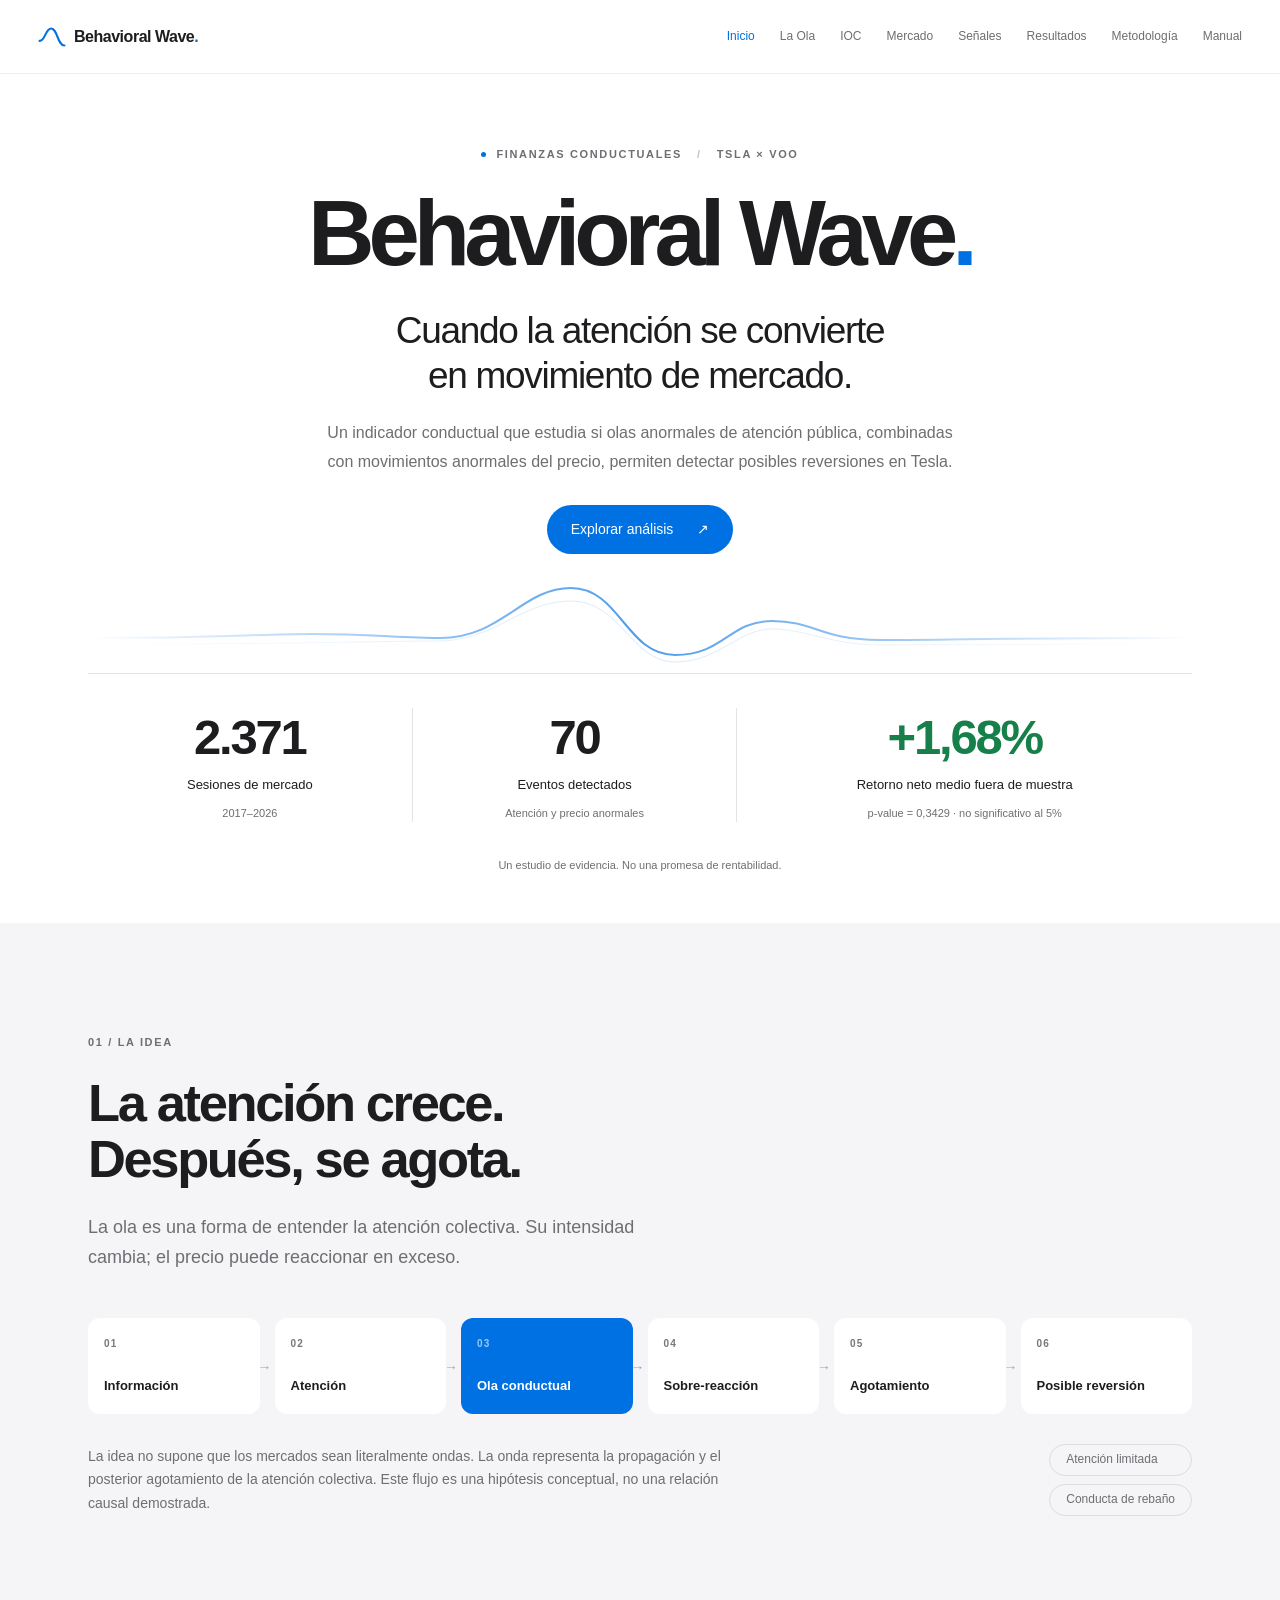
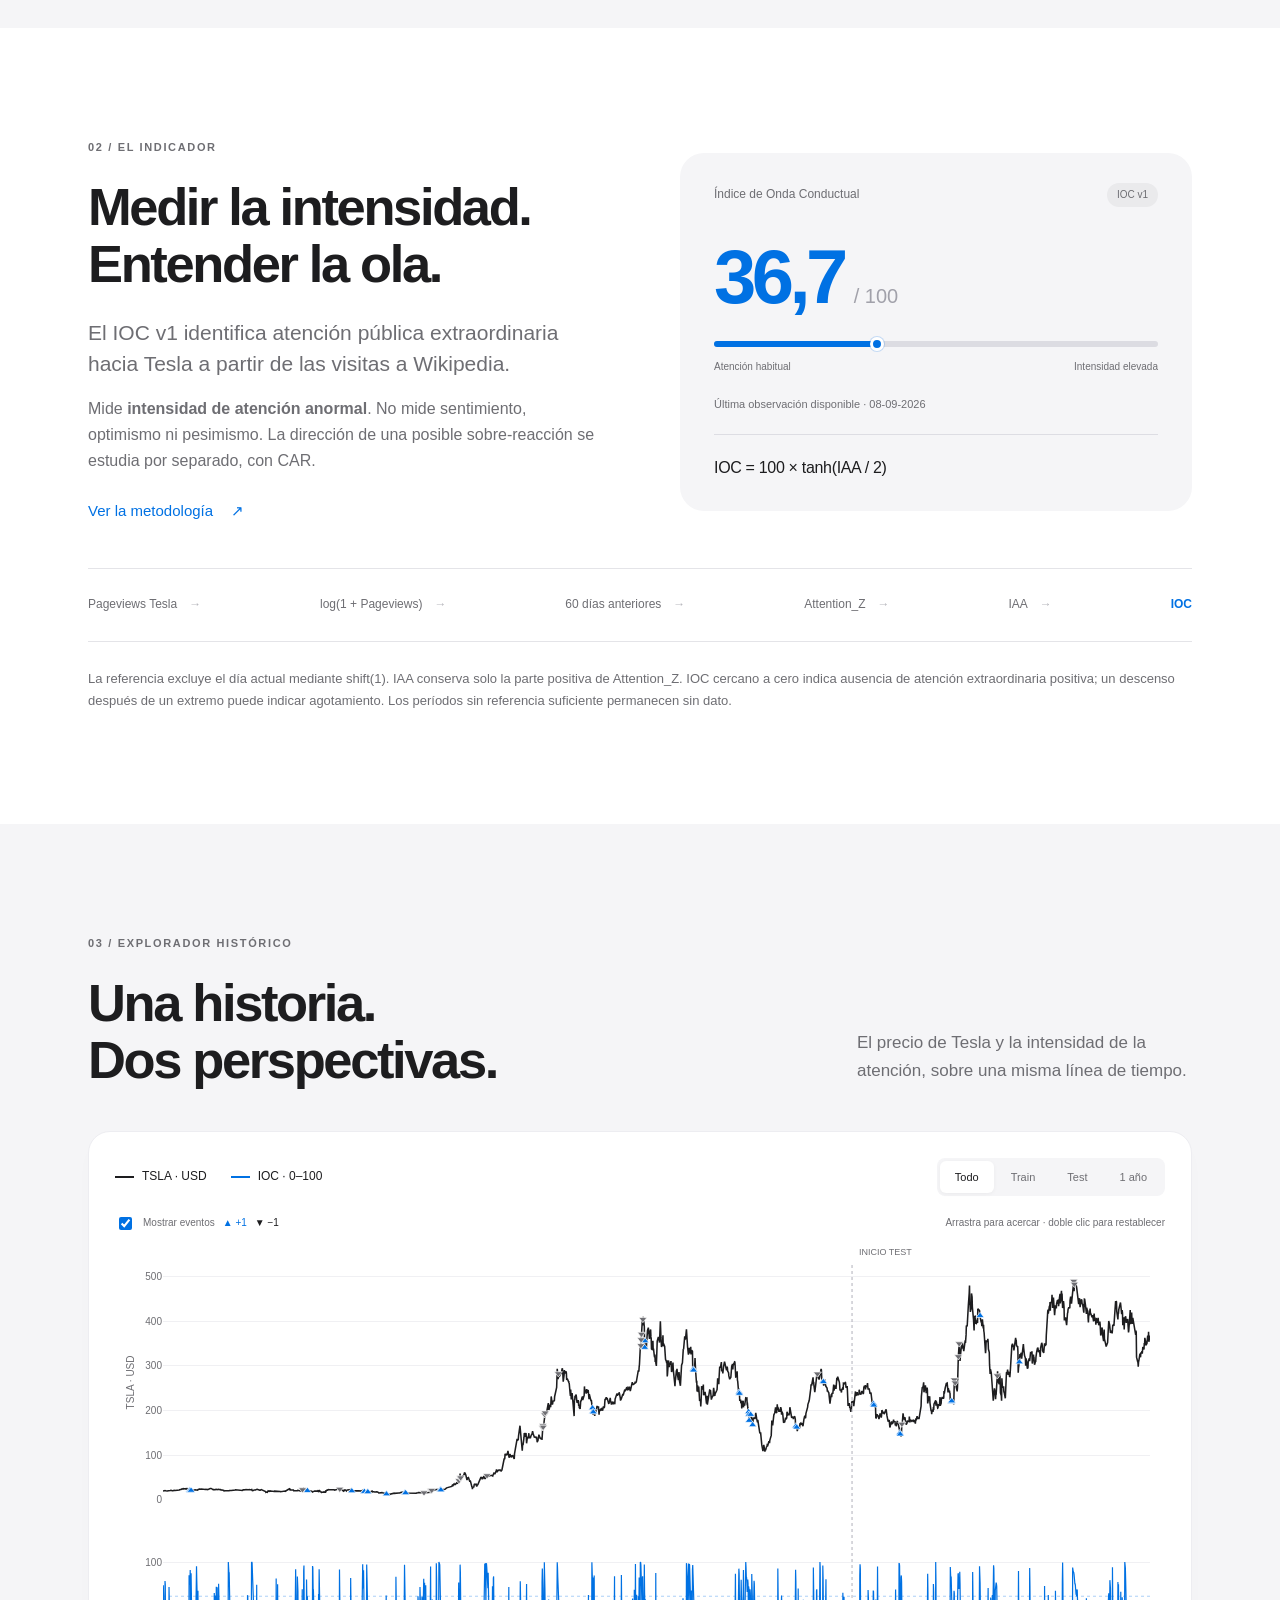
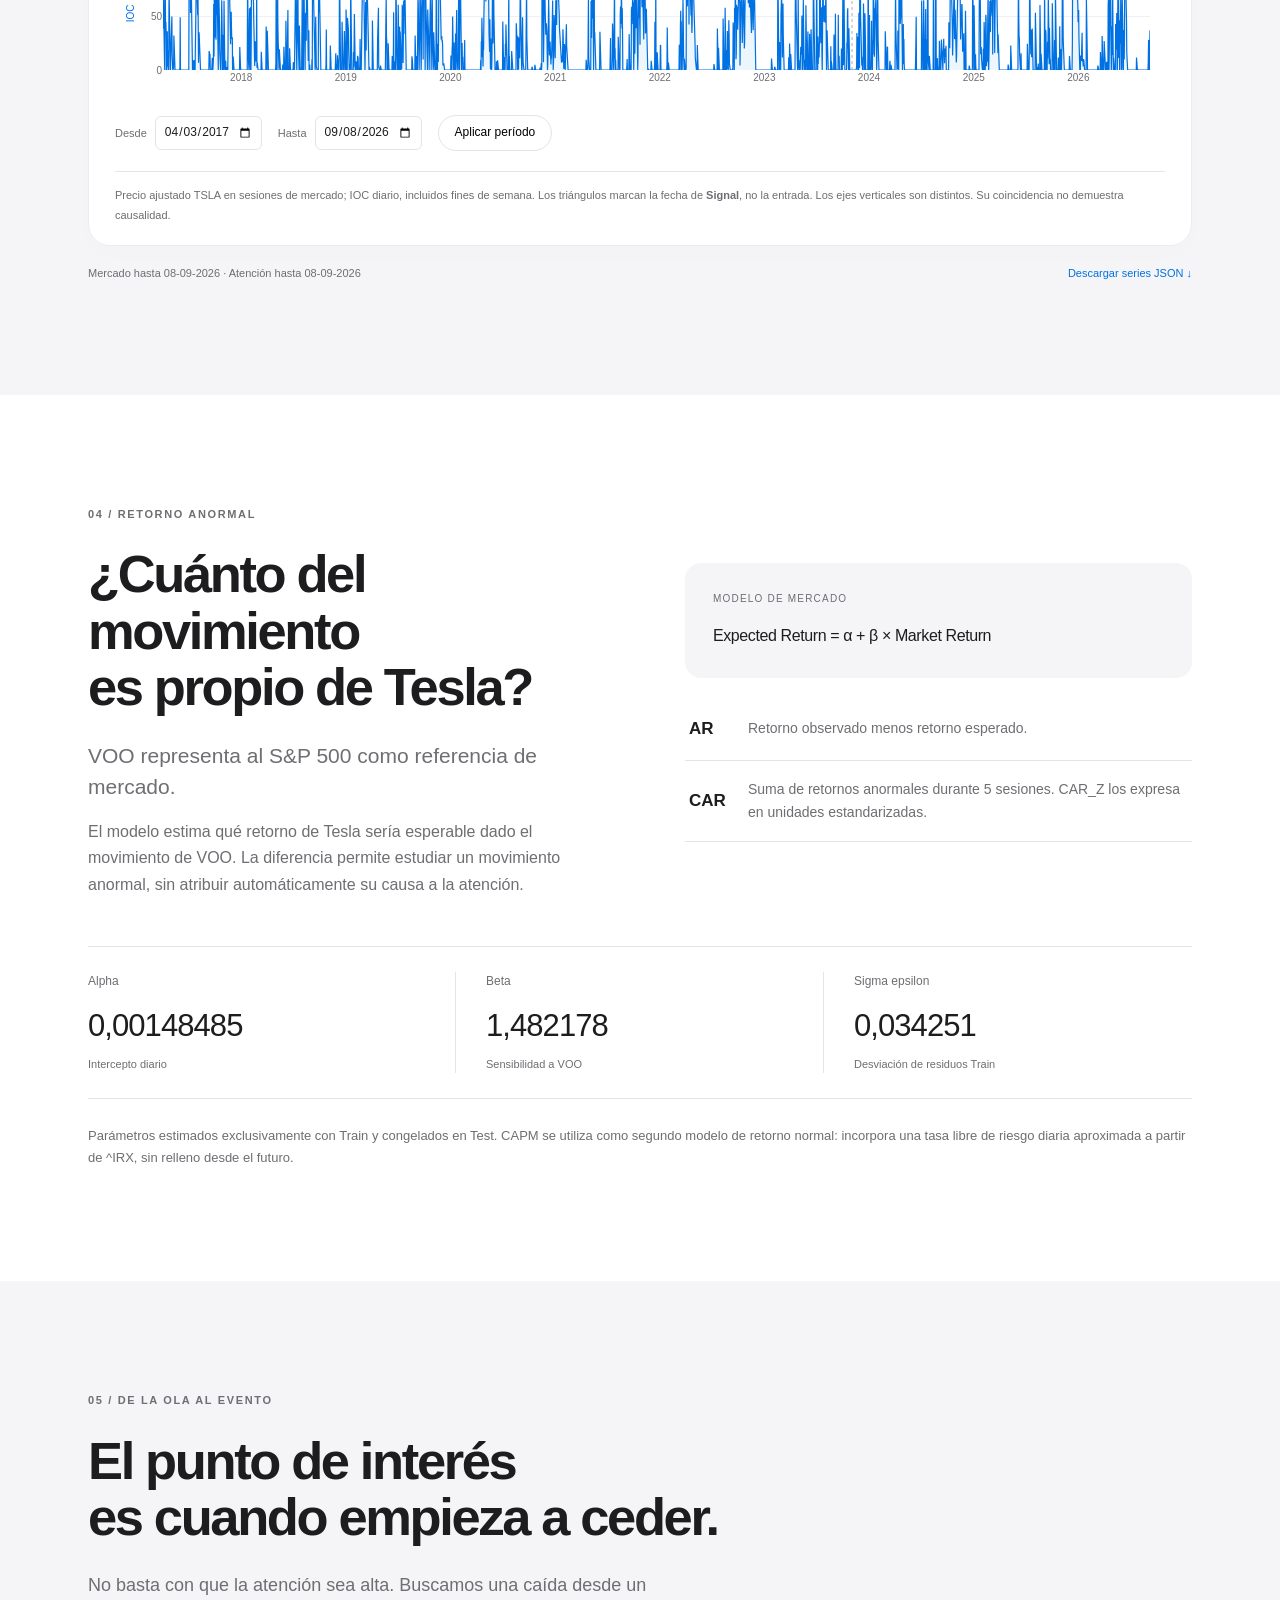
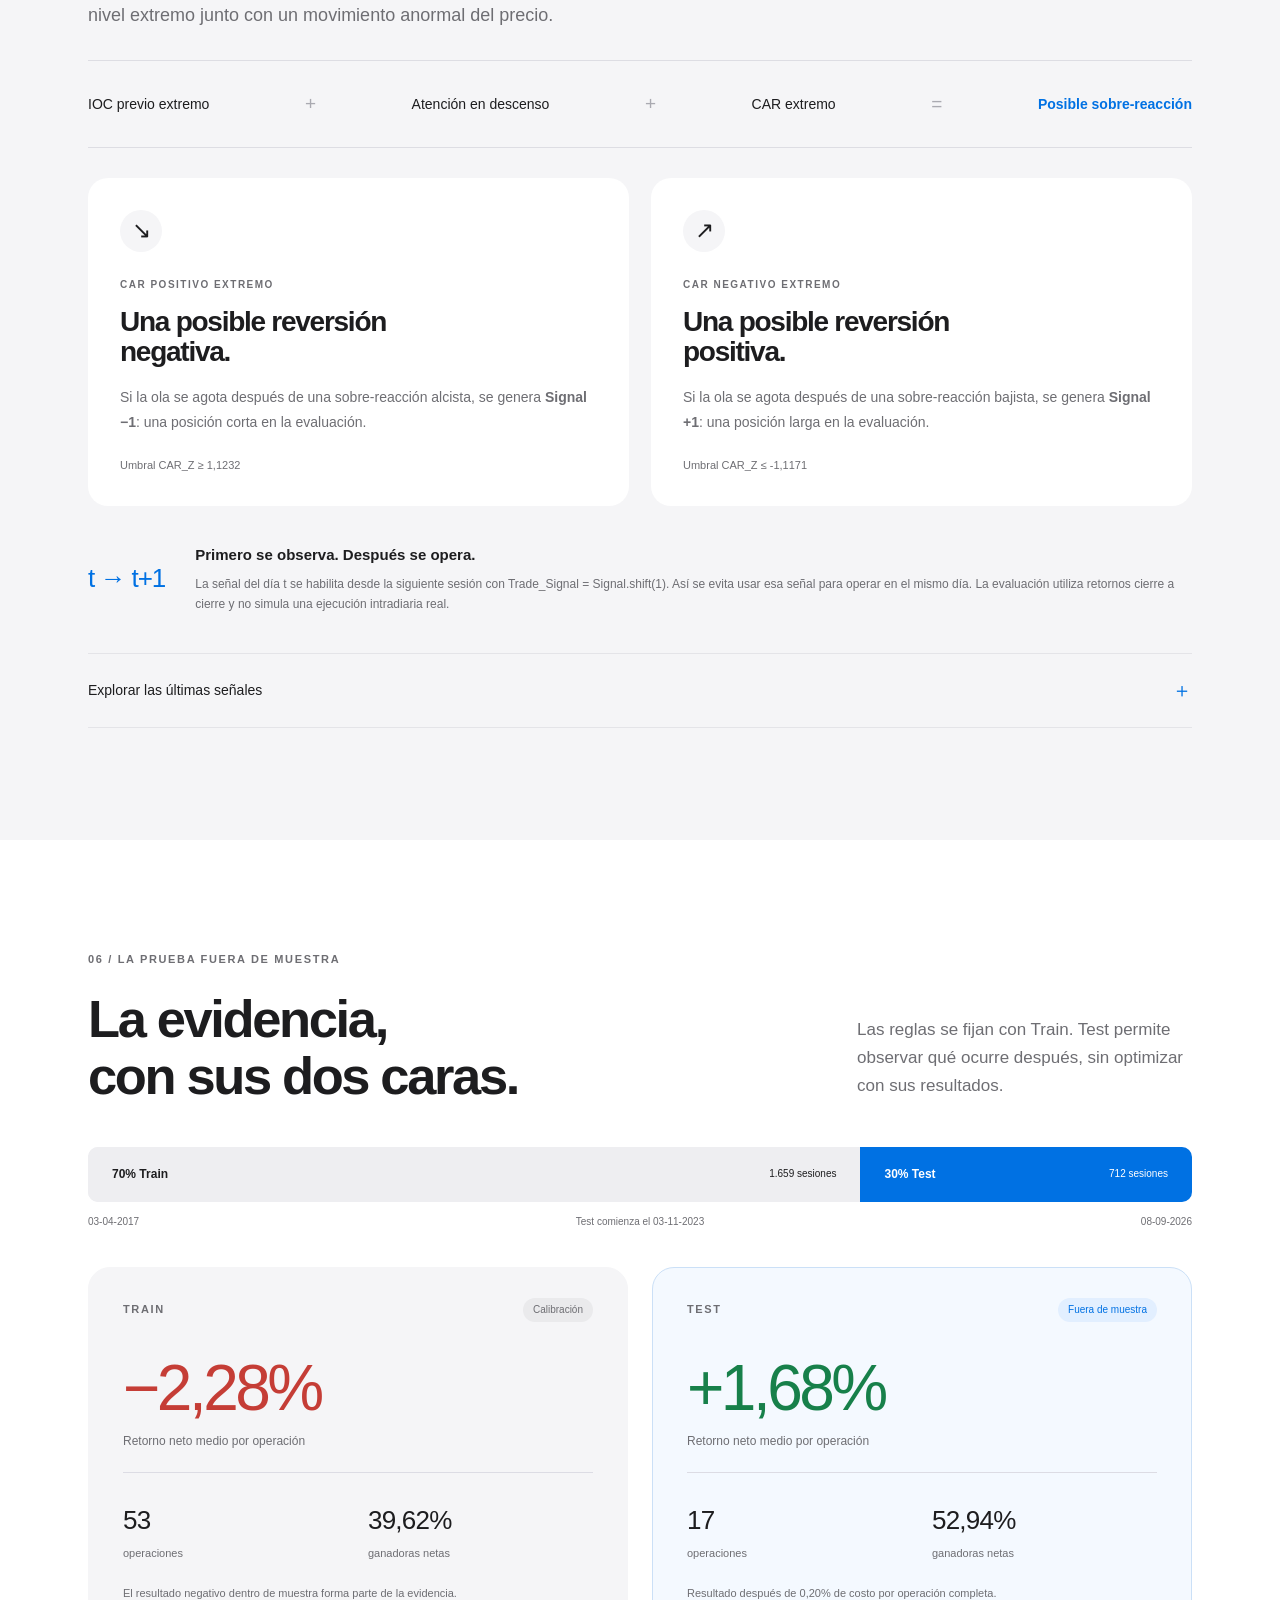
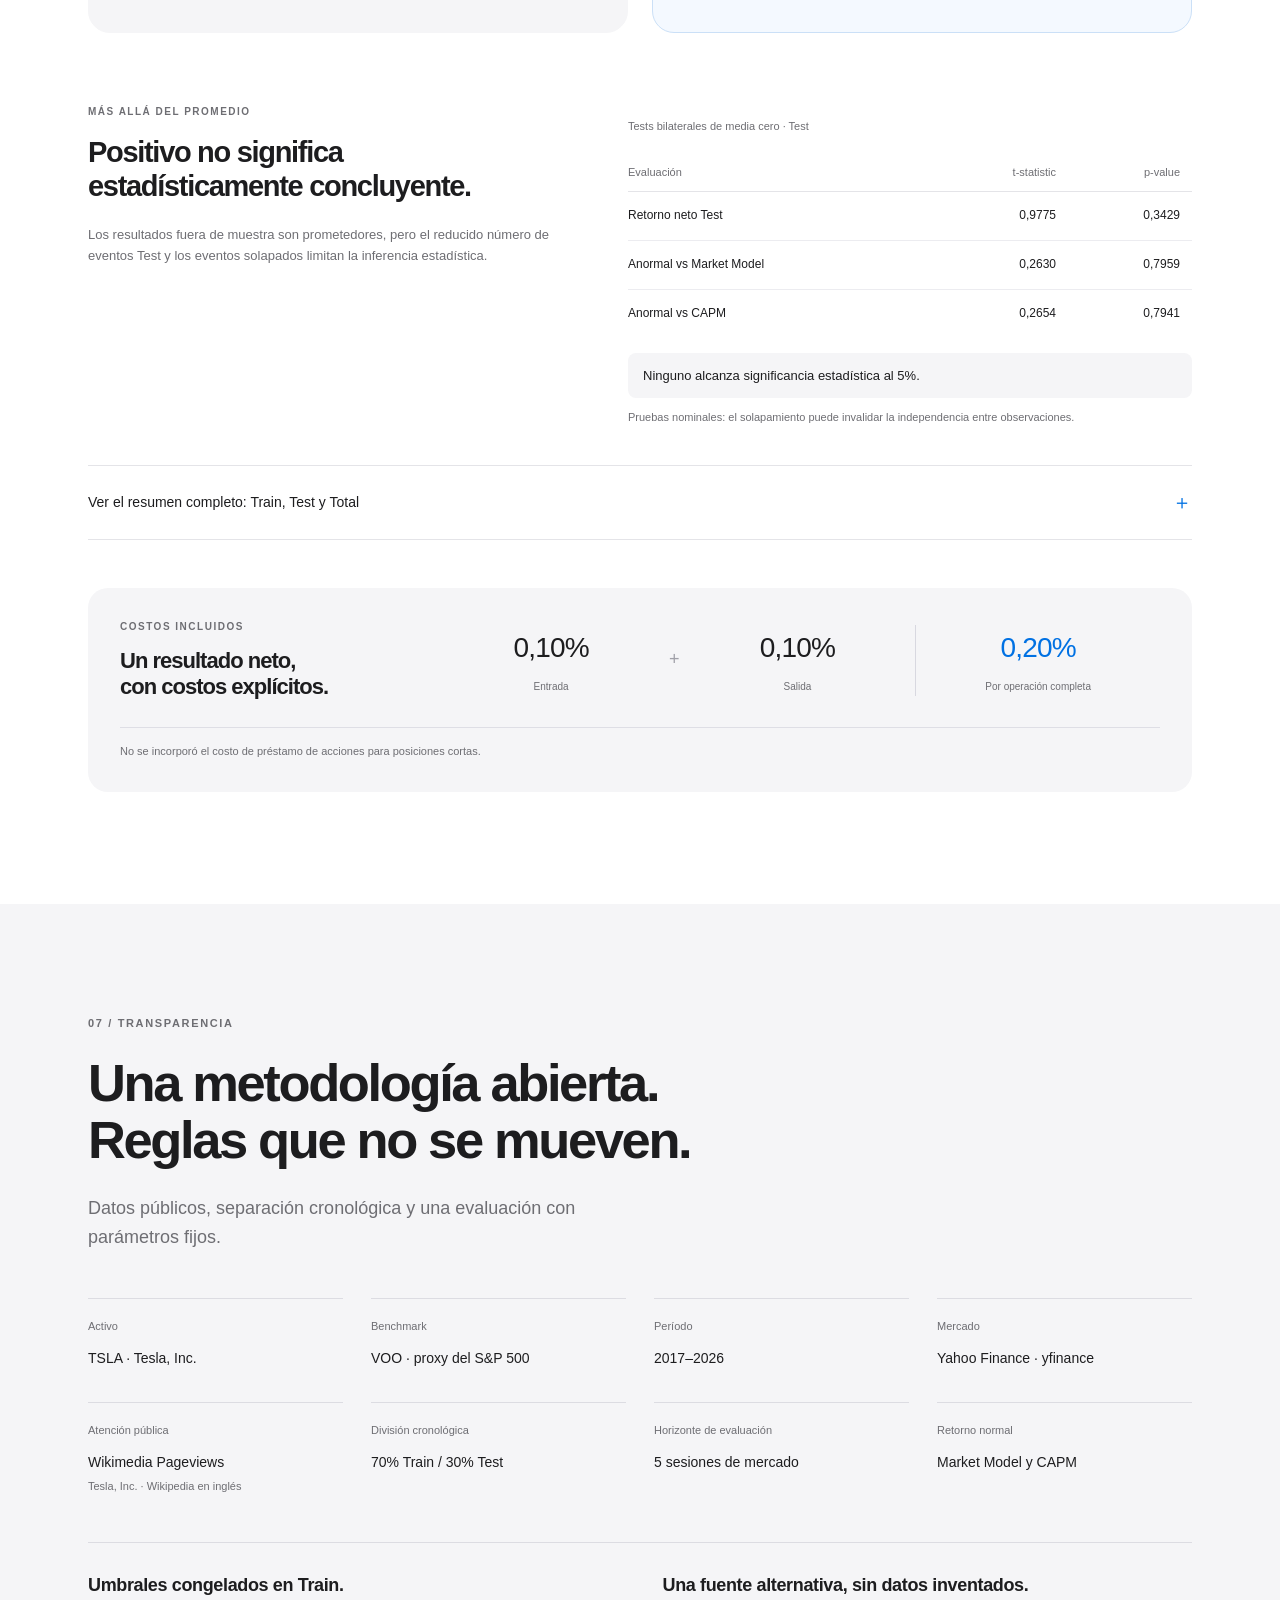
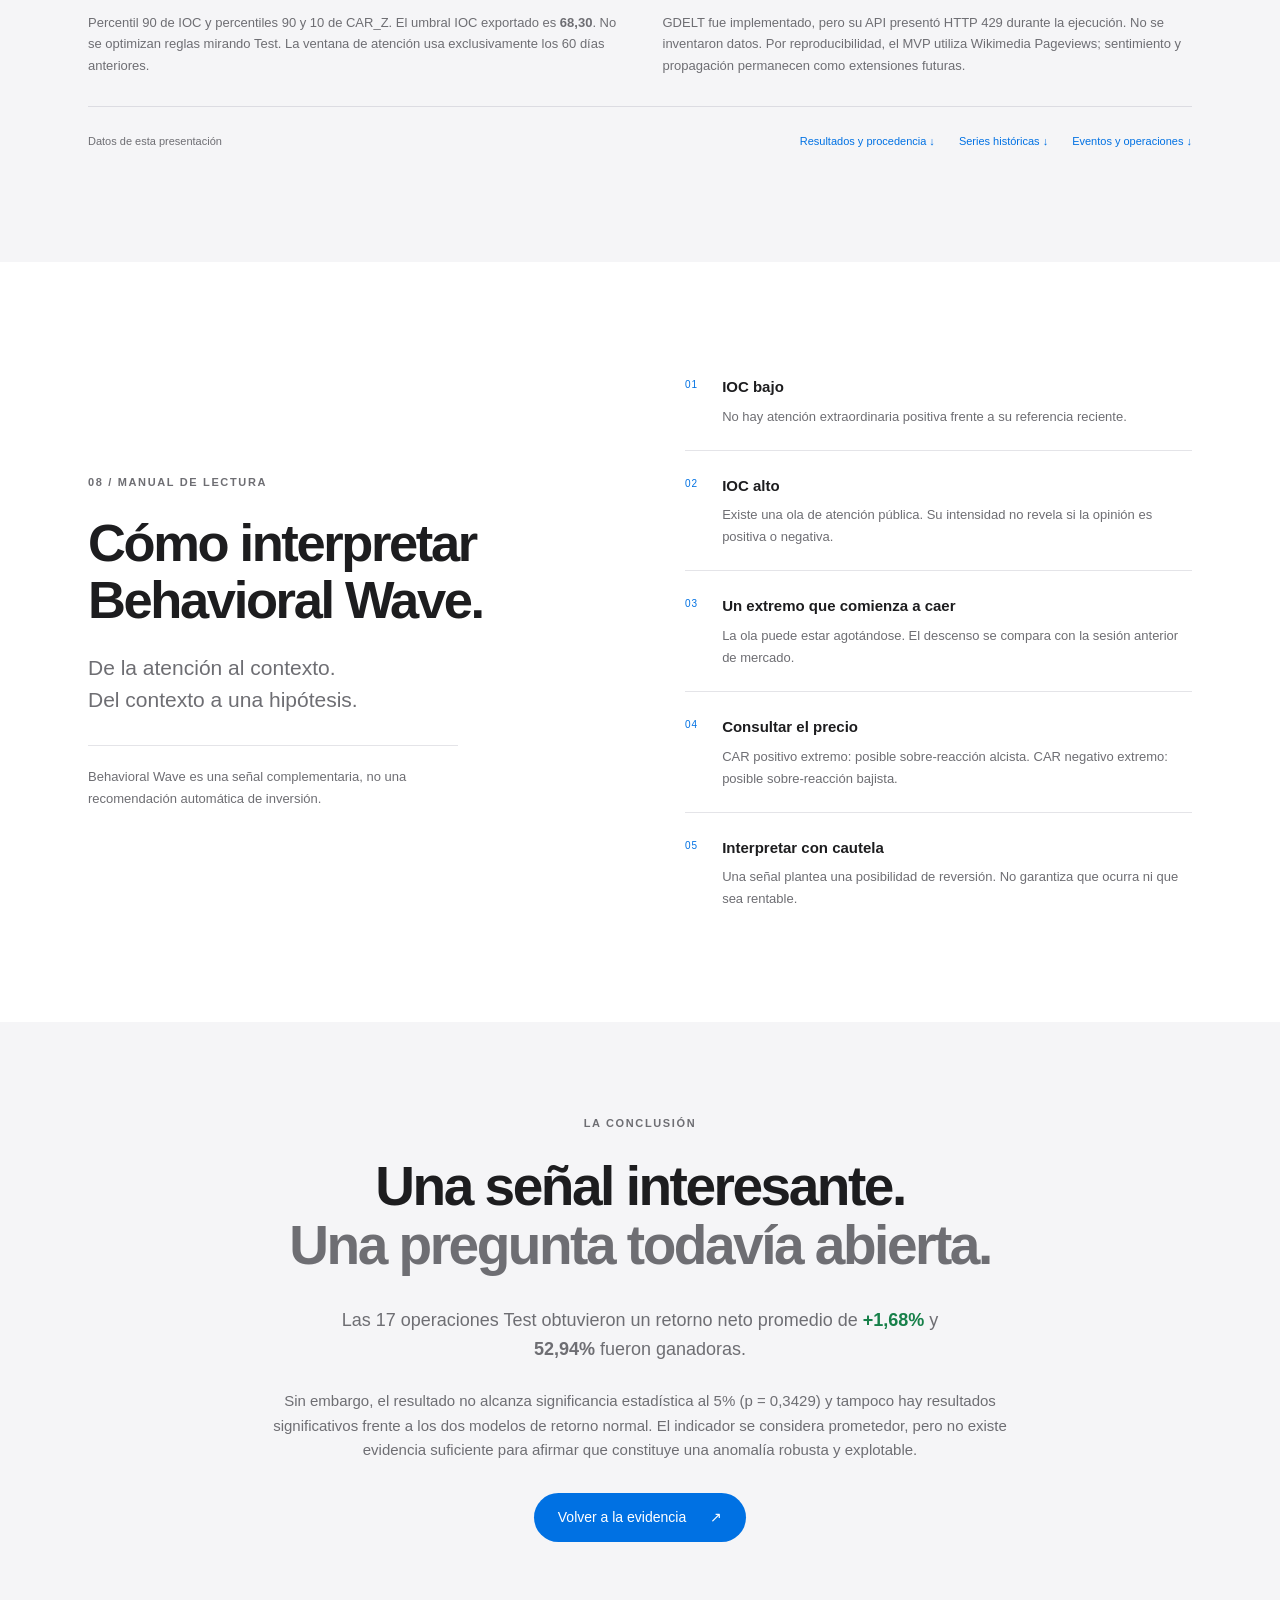
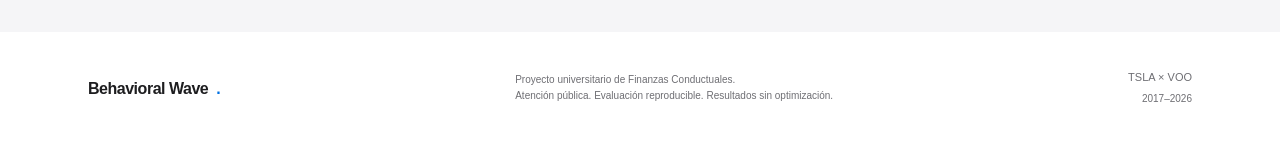
==== app/index.html @ e59c6da4 "Primera version de Behavioral Wave" ====
<!doctype html>
<html lang="es">
<head>
  <meta charset="utf-8">
  <meta name="viewport" content="width=device-width,initial-scale=1">
  <meta name="description" content="Behavioral Wave: atención pública, retornos anormales y posibles reversiones en Tesla. Un proyecto universitario de Finanzas Conductuales.">
  <meta name="theme-color" content="#FFFFFF">
  <title>Behavioral Wave — Atención. Mercado. Evidencia.</title>
  <link rel="icon" href="data:image/svg+xml,%3Csvg xmlns='http://www.w3.org/2000/svg' viewBox='0 0 40 40'%3E%3Cpath d='M3 25C12 25 10 9 20 9s8 22 17 22' fill='none' stroke='%230071e3' stroke-width='4'/%3E%3C/svg%3E">
  <link rel="stylesheet" href="style.css">
  <script defer src="vendor/plotly-4.0.0.min.js"></script>
  <script defer src="app.js"></script>
</head>
<body>
  <a class="skip-link" href="#contenido">Saltar al contenido</a>
  <header class="site-header"><div class="nav-wrap">
    <a class="brand" href="#inicio" aria-label="Behavioral Wave, inicio"><svg viewBox="0 0 36 32" aria-hidden="true"><path d="M2 21C10 21 9 5 17 5s8 22 17 22"/></svg><span>Behavioral Wave<span class="brand-dot">.</span></span></a>
    <button class="menu-toggle" type="button" aria-expanded="false" aria-controls="navigation" aria-label="Abrir navegación"><span></span><span></span></button>
    <nav id="navigation" aria-label="Navegación principal"><a href="#inicio" class="active">Inicio</a><a href="#la-ola">La Ola</a><a href="#ioc">IOC</a><a href="#mercado">Mercado</a><a href="#senales">Señales</a><a href="#resultados">Resultados</a><a href="#metodologia">Metodología</a><a href="#manual">Manual</a></nav>
  </div></header>
  <main id="contenido">
    <div id="data-status" class="data-status" role="status">Cargando los resultados del estudio…</div>
    <noscript><p class="error-note">Activa JavaScript para cargar las cifras y el gráfico interactivo. Los datos del estudio están disponibles en la carpeta data.</p></noscript>
    <section id="inicio" class="hero container">
      <div class="eyebrow"><span class="small-dot"></span> FINANZAS CONDUCTUALES <span class="eyebrow-divider">/</span> TSLA × VOO</div>
      <h1>Behavioral Wave<span>.</span></h1>
      <p class="hero-tagline">Cuando la atención se convierte<br class="desktop-break"> en movimiento de mercado.</p>
      <p class="hero-description">Un indicador conductual que estudia si olas anormales de atención pública, combinadas con movimientos anormales del precio, permiten detectar posibles reversiones en Tesla.</p>
      <a class="button primary" href="#analisis">Explorar análisis <span aria-hidden="true">↗</span></a>
      <svg class="hero-wave" viewBox="0 0 1100 105" fill="none" aria-hidden="true"><defs><linearGradient id="wave-fade"><stop stop-color="#0071e3" stop-opacity="0"/><stop offset=".5" stop-color="#0071e3" stop-opacity=".7"/><stop offset="1" stop-color="#0071e3" stop-opacity="0"/></linearGradient></defs><path d="M0 70C130 70 164 66 222 66S310 70 350 70C412 70 432 20 481 20S536 87 585 87 639 53 682 53 730 72 790 72 905 70 1100 70" stroke="url(#wave-fade)" stroke-width="2"/><path d="M0 76C230 76 291 73 348 73S431 33 481 33 541 94 585 94 648 61 682 61 741 77 790 77 964 76 1100 76" stroke="url(#wave-fade)" opacity=".22"/></svg>
      <div class="hero-kpis"><div><strong data-bind="sessions">—</strong><span>Sesiones de mercado</span><small data-bind="period">Datos históricos validados</small></div><div><strong data-bind="signal_count">—</strong><span>Eventos detectados</span><small>Atención y precio anormales</small></div><div><strong class="positive" data-bind="test_net">—</strong><span>Retorno neto medio fuera de muestra</span><small>p-value = <span data-bind="net_p">—</span> · no significativo al 5%</small></div></div>
      <div class="hero-footnote">Un estudio de evidencia. No una promesa de rentabilidad.</div>
    </section>
    <section id="la-ola" class="section soft"><div class="container reveal">
      <div class="section-heading"><span class="eyebrow">01 / LA IDEA</span><h2>La atención crece.<br>Después, se agota.</h2><p>La ola es una forma de entender la atención colectiva. Su intensidad cambia; el precio puede reaccionar en exceso.</p></div>
      <ol class="wave-flow" aria-label="Hipótesis conceptual"><li><span class="step-number">01</span>Información</li><li><span class="step-number">02</span>Atención</li><li class="flow-focus"><span class="step-number">03</span>Ola conductual</li><li><span class="step-number">04</span>Sobre-reacción</li><li><span class="step-number">05</span>Agotamiento</li><li><span class="step-number">06</span>Posible reversión</li></ol>
      <div class="idea-bottom"><p>La idea no supone que los mercados sean literalmente ondas. La onda representa la propagación y el posterior agotamiento de la atención colectiva. Este flujo es una hipótesis conceptual, no una relación causal demostrada.</p><div class="biases"><span>Atención limitada</span><span>Conducta de rebaño</span></div></div>
    </div></section>
    <section id="ioc" class="section container reveal">
      <div class="two-column ioc-layout"><div><span class="eyebrow">02 / EL INDICADOR</span><h2>Medir la intensidad.<br>Entender la ola.</h2><p class="lead">El IOC v1 identifica atención pública extraordinaria hacia Tesla a partir de las visitas a Wikipedia.</p><p>Mide <strong>intensidad de atención anormal</strong>. No mide sentimiento, optimismo ni pesimismo. La dirección de una posible sobre-reacción se estudia por separado, con CAR.</p><a class="text-link" href="#metodologia">Ver la metodología <span aria-hidden="true">↗</span></a></div>
      <div class="ioc-card"><div class="card-topline"><span>Índice de Onda Conductual</span><span class="tag">IOC v1</span></div><div class="ioc-reading"><strong data-bind="latest_ioc">—</strong><span>/ 100</span></div><div class="meter" role="img" aria-label="Escala de intensidad IOC"><div id="ioc-meter-fill"></div><span id="ioc-meter-dot"></span></div><div class="meter-labels"><span>Atención habitual</span><span>Intensidad elevada</span></div><p class="small-text">Última observación disponible · <span data-bind="latest_ioc_date">—</span></p><div class="formula-line">IOC = 100 × tanh(IAA / 2)</div></div></div>
      <ol class="formula-flow" aria-label="Construcción del IOC"><li>Pageviews Tesla</li><li>log(1 + Pageviews)</li><li><span data-bind="baseline_days">—</span> días anteriores</li><li>Attention_Z</li><li>IAA</li><li>IOC</li></ol>
      <p class="method-note">La referencia excluye el día actual mediante shift(1). IAA conserva solo la parte positiva de Attention_Z. IOC cercano a cero indica ausencia de atención extraordinaria positiva; un descenso después de un extremo puede indicar agotamiento. Los períodos sin referencia suficiente permanecen sin dato.</p>
    </section>
    <section id="analisis" class="section soft"><div class="container reveal">
      <div class="heading-row"><div><span class="eyebrow">03 / EXPLORADOR HISTÓRICO</span><h2>Una historia.<br>Dos perspectivas.</h2></div><p>El precio de Tesla y la intensidad de la atención, sobre una misma línea de tiempo.</p></div>
      <div class="chart-card"><div class="chart-toolbar"><div class="chart-key"><span><i class="key-price"></i>TSLA · USD</span><span><i class="key-ioc"></i>IOC · 0–100</span></div><div class="range-buttons" role="group" aria-label="Período del gráfico"><button data-range="all" class="selected" aria-pressed="true">Todo</button><button data-range="train" aria-pressed="false">Train</button><button data-range="test" aria-pressed="false">Test</button><button data-range="1y" aria-pressed="false">1 año</button></div></div>
      <div class="chart-options"><label><input id="show-signals" type="checkbox" checked> Mostrar eventos <span class="marker-up">▲ +1</span> <span class="marker-down">▼ −1</span></label><span>Arrastra para acercar · doble clic para restablecer</span></div>
      <div id="history-chart" aria-label="Gráfico interactivo de precio Tesla e IOC. Selecciona un período o arrastra para hacer zoom."><p class="chart-loading">Preparando la serie histórica…</p></div>
      <div class="date-controls"><label>Desde <input id="chart-start" type="date"></label><label>Hasta <input id="chart-end" type="date"></label><button id="apply-dates" class="button small" type="button">Aplicar período</button><span id="date-error" role="status"></span></div>
      <p class="chart-caption">Precio ajustado TSLA en sesiones de mercado; IOC diario, incluidos fines de semana. Los triángulos marcan la fecha de <strong>Signal</strong>, no la entrada. Los ejes verticales son distintos. Su coincidencia no demuestra causalidad.</p></div>
      <div class="data-footnote"><span>Mercado hasta <span data-bind="market_end">—</span> · Atención hasta <span data-bind="attention_end">—</span></span><a href="data/series.json" download>Descargar series JSON ↓</a></div>
    </div></section>
    <section id="mercado" class="section container reveal">
      <div class="two-column"><div><span class="eyebrow">04 / RETORNO ANORMAL</span><h2>¿Cuánto del movimiento<br>es propio de Tesla?</h2><p class="lead">VOO representa al S&amp;P 500 como referencia de mercado.</p><p>El modelo estima qué retorno de Tesla sería esperable dado el movimiento de VOO. La diferencia permite estudiar un movimiento anormal, sin atribuir automáticamente su causa a la atención.</p></div><div class="market-explainer"><div class="formula-block"><span>MODELO DE MERCADO</span><code>Expected Return = α + β × Market Return</code></div><div class="definition"><b>AR</b><p>Retorno observado menos retorno esperado.</p></div><div class="definition"><b>CAR</b><p>Suma de retornos anormales durante <span data-bind="horizon">—</span> sesiones. CAR_Z los expresa en unidades estandarizadas.</p></div></div></div>
      <div class="parameter-grid"><div><span>Alpha</span><strong data-bind="alpha">—</strong><small>Intercepto diario</small></div><div><span>Beta</span><strong data-bind="beta">—</strong><small>Sensibilidad a VOO</small></div><div><span>Sigma epsilon</span><strong data-bind="sigma">—</strong><small>Desviación de residuos Train</small></div></div>
      <p class="method-note">Parámetros estimados exclusivamente con Train y congelados en Test. CAPM se utiliza como segundo modelo de retorno normal: incorpora una tasa libre de riesgo diaria aproximada a partir de ^IRX, sin relleno desde el futuro.</p>
    </section>
    <section id="senales" class="section soft"><div class="container reveal">
      <div class="section-heading"><span class="eyebrow">05 / DE LA OLA AL EVENTO</span><h2>El punto de interés<br>es cuando empieza a ceder.</h2><p>No basta con que la atención sea alta. Buscamos una caída desde un nivel extremo junto con un movimiento anormal del precio.</p></div>
      <div class="signal-equation"><span>IOC previo extremo</span><b>+</b><span>Atención en descenso</span><b>+</b><span>CAR extremo</span><b>=</b><strong>Posible sobre-reacción</strong></div>
      <div class="signal-cards"><article><span class="signal-icon">↘</span><span class="eyebrow">CAR POSITIVO EXTREMO</span><h3>Una posible reversión negativa.</h3><p>Si la ola se agota después de una sobre-reacción alcista, se genera <strong>Signal −1</strong>: una posición corta en la evaluación.</p><small>Umbral CAR_Z ≥ <span data-bind="car_positive">—</span></small></article><article><span class="signal-icon">↗</span><span class="eyebrow">CAR NEGATIVO EXTREMO</span><h3>Una posible reversión positiva.</h3><p>Si la ola se agota después de una sobre-reacción bajista, se genera <strong>Signal +1</strong>: una posición larga en la evaluación.</p><small>Umbral CAR_Z ≤ <span data-bind="car_negative">—</span></small></article></div>
      <div class="timing-note"><span class="timing-label">t → t+1</span><div><strong>Primero se observa. Después se opera.</strong><p>La señal del día t se habilita desde la siguiente sesión con Trade_Signal = Signal.shift(1). Así se evita usar esa señal para operar en el mismo día. La evaluación utiliza retornos cierre a cierre y no simula una ejecución intradiaria real.</p></div></div>
      <details class="event-details"><summary>Explorar las últimas señales <span aria-hidden="true">＋</span></summary><div class="table-scroll"><table><caption>Últimas diez fechas con Signal distinto de cero</caption><thead><tr><th>Fecha</th><th>Muestra</th><th>IOC</th><th>CAR_Z</th><th>Signal</th><th>Trade_Signal</th></tr></thead><tbody id="signal-rows"></tbody></table></div></details>
    </div></section>
    <section id="resultados" class="section container reveal">
      <div class="heading-row"><div><span class="eyebrow">06 / LA PRUEBA FUERA DE MUESTRA</span><h2>La evidencia,<br>con sus dos caras.</h2></div><p>Las reglas se fijan con Train. Test permite observar qué ocurre después, sin optimizar con sus resultados.</p></div>
      <div class="split-bar" aria-label="División cronológica de la muestra"><div id="train-bar"><b><span data-bind="train_pct">—</span> Train</b><span><span data-bind="train_sessions">—</span> sesiones</span></div><div id="test-bar"><b><span data-bind="test_pct">—</span> Test</b><span><span data-bind="test_sessions">—</span> sesiones</span></div></div><div class="split-dates"><span data-bind="market_start">—</span><span>Test comienza el <span data-bind="test_start">—</span></span><span data-bind="market_end">—</span></div>
      <div class="result-cards"><article class="result-card"><div class="card-topline"><span class="eyebrow">TRAIN</span><span class="tag">Calibración</span></div><div class="result-return negative" data-bind="train_net">—</div><p>Retorno neto medio por operación</p><div class="result-small"><div><strong data-bind="train_trades">—</strong><span>operaciones</span></div><div><strong data-bind="train_win">—</strong><span>ganadoras netas</span></div></div><small>El resultado negativo dentro de muestra forma parte de la evidencia.</small></article><article class="result-card test-card"><div class="card-topline"><span class="eyebrow">TEST</span><span class="tag blue-tag">Fuera de muestra</span></div><div class="result-return positive" data-bind="test_net">—</div><p>Retorno neto medio por operación</p><div class="result-small"><div><strong data-bind="test_trades">—</strong><span>operaciones</span></div><div><strong data-bind="test_win">—</strong><span>ganadoras netas</span></div></div><small>Resultado después de <span data-bind="round_cost">—</span> de costo por operación completa.</small></article></div>
      <div class="statistics"><div><span class="eyebrow">MÁS ALLÁ DEL PROMEDIO</span><h3>Positivo no significa<br>estadísticamente concluyente.</h3><p>Los resultados fuera de muestra son prometedores, pero el reducido número de eventos Test y los eventos solapados limitan la inferencia estadística.</p></div><div class="table-scroll"><table><caption>Tests bilaterales de media cero · Test</caption><thead><tr><th>Evaluación</th><th>t-statistic</th><th>p-value</th></tr></thead><tbody id="stat-rows"></tbody></table><p class="stat-verdict" id="stat-verdict">Evaluando los resultados exportados…</p><p class="small-text">Pruebas nominales: el solapamiento puede invalidar la independencia entre observaciones.</p></div></div>
      <details class="event-details"><summary>Ver el resumen completo: Train, Test y Total <span aria-hidden="true">＋</span></summary><div class="table-scroll"><table><caption>Resultados económicos de eventos separados, después de costos cuando corresponde</caption><thead><tr><th>Métrica</th><th>Train</th><th>Test</th><th>Total</th></tr></thead><tbody id="summary-rows"></tbody></table></div><p class="method-note">El acumulado compuesto de eventos no representa la rentabilidad de una cartera: las operaciones pueden solaparse. Los eventos sin cinco sesiones completas no se evalúan; los cruces Train/Test se conservan solo en Total.</p></details>
      <div class="cost-card"><div><span class="eyebrow">COSTOS INCLUIDOS</span><h3>Un resultado neto,<br>con costos explícitos.</h3></div><div class="cost-item"><strong data-bind="entry_cost">—</strong><span>Entrada</span></div><span class="cost-plus">+</span><div class="cost-item"><strong data-bind="exit_cost">—</strong><span>Salida</span></div><div class="cost-item cost-total"><strong data-bind="round_cost">—</strong><span>Por operación completa</span></div><p>No se incorporó el costo de préstamo de acciones para posiciones cortas.</p></div>
    </section>
    <section id="metodologia" class="section soft"><div class="container reveal">
      <div class="section-heading"><span class="eyebrow">07 / TRANSPARENCIA</span><h2>Una metodología abierta.<br>Reglas que no se mueven.</h2><p>Datos públicos, separación cronológica y una evaluación con parámetros fijos.</p></div>
      <dl class="method-grid"><div><dt>Activo</dt><dd>TSLA · Tesla, Inc.</dd></div><div><dt>Benchmark</dt><dd>VOO · proxy del S&amp;P 500</dd></div><div><dt>Período</dt><dd data-bind="period">—</dd></div><div><dt>Mercado</dt><dd>Yahoo Finance · yfinance</dd></div><div><dt>Atención pública</dt><dd>Wikimedia Pageviews<br><small>Tesla, Inc. · Wikipedia en inglés</small></dd></div><div><dt>División cronológica</dt><dd><span data-bind="train_pct">—</span> Train / <span data-bind="test_pct">—</span> Test</dd></div><div><dt>Horizonte de evaluación</dt><dd><span data-bind="horizon">—</span> sesiones de mercado</dd></div><div><dt>Retorno normal</dt><dd>Market Model y CAPM</dd></div></dl>
      <div class="method-notes"><article><h3>Umbrales congelados en Train.</h3><p>Percentil 90 de IOC y percentiles 90 y 10 de CAR_Z. El umbral IOC exportado es <strong data-bind="ioc_threshold">—</strong>. No se optimizan reglas mirando Test. La ventana de atención usa exclusivamente los <span data-bind="baseline_days">—</span> días anteriores.</p></article><article><h3>Una fuente alternativa, sin datos inventados.</h3><p>GDELT fue implementado, pero su API presentó HTTP 429 durante la ejecución. No se inventaron datos. Por reproducibilidad, el MVP utiliza Wikimedia Pageviews; sentimiento y propagación permanecen como extensiones futuras.</p></article></div>
      <div class="source-links"><span>Datos de esta presentación</span><a href="data/overview.json" download>Resultados y procedencia ↓</a><a href="data/series.json" download>Series históricas ↓</a><a href="data/events.json" download>Eventos y operaciones ↓</a></div>
    </div></section>
    <section id="manual" class="section container reveal"><div class="two-column"><div><span class="eyebrow">08 / MANUAL DE LECTURA</span><h2>Cómo interpretar<br>Behavioral Wave.</h2><p class="lead">De la atención al contexto.<br>Del contexto a una hipótesis.</p><p class="manual-note">Behavioral Wave es una señal complementaria, no una recomendación automática de inversión.</p></div><div class="manual-steps"><div><span>01</span><p><strong>IOC bajo</strong>No hay atención extraordinaria positiva frente a su referencia reciente.</p></div><div><span>02</span><p><strong>IOC alto</strong>Existe una ola de atención pública. Su intensidad no revela si la opinión es positiva o negativa.</p></div><div><span>03</span><p><strong>Un extremo que comienza a caer</strong>La ola puede estar agotándose. El descenso se compara con la sesión anterior de mercado.</p></div><div><span>04</span><p><strong>Consultar el precio</strong>CAR positivo extremo: posible sobre-reacción alcista. CAR negativo extremo: posible sobre-reacción bajista.</p></div><div><span>05</span><p><strong>Interpretar con cautela</strong>Una señal plantea una posibilidad de reversión. No garantiza que ocurra ni que sea rentable.</p></div></div></div></section>
    <section class="conclusion soft"><div class="container reveal"><span class="eyebrow">LA CONCLUSIÓN</span><h2>Una señal interesante.<br><span>Una pregunta todavía abierta.</span></h2><p>Las <span data-bind="test_trades">—</span> operaciones Test obtuvieron un retorno neto promedio de <strong class="positive" data-bind="test_net">—</strong> y <strong data-bind="test_win">—</strong> fueron ganadoras.</p><p>Sin embargo, el resultado no alcanza significancia estadística al 5% (p = <span data-bind="net_p">—</span>) y tampoco hay resultados significativos frente a los dos modelos de retorno normal. El indicador se considera prometedor, pero no existe evidencia suficiente para afirmar que constituye una anomalía robusta y explotable.</p><a class="button primary" href="#resultados">Volver a la evidencia <span aria-hidden="true">↗</span></a></div></section>
  </main>
  <footer class="container"><a class="brand" href="#inicio">Behavioral Wave<span class="brand-dot">.</span></a><p>Proyecto universitario de Finanzas Conductuales.<br>Atención pública. Evaluación reproducible. Resultados sin optimización.</p><span>TSLA × VOO <span class="footer-year" data-bind="period">—</span></span></footer>
</body>
</html>
---- app/style.css ----
:root{--white:#fff;--soft:#f5f5f7;--ink:#1d1d1f;--muted:#6e6e73;--blue:#0071e3;--positive:#17804a;--negative:#c53d36;--line:#e4e4e8;--font:-apple-system,BlinkMacSystemFont,"SF Pro Display","SF Pro Text","Segoe UI",Helvetica,Arial,sans-serif}
*{box-sizing:border-box}html{scroll-behavior:smooth;scroll-padding-top:94px}body{margin:0;background:var(--white);color:var(--ink);font-family:var(--font);-webkit-font-smoothing:antialiased;font-size:16px;line-height:1.65}a{color:inherit;text-decoration:none}button,input{font:inherit}button{cursor:pointer}a:focus-visible,button:focus-visible,input:focus-visible,summary:focus-visible{outline:3px solid var(--blue);outline-offset:5px}h1,h2,h3,p{margin:0}h1,h2,h3{line-height:1.08;letter-spacing:-.045em}h2{font-size:clamp(34px,4.1vw,54px);font-weight:650}h3{font-size:26px;font-weight:600}p{color:var(--muted)}strong{font-weight:600}.container{max-width:1180px;margin:auto;padding-inline:38px}.section{padding-block:112px}.soft{background:var(--soft)}.eyebrow{display:block;color:var(--muted);font-size:11px;font-weight:650;letter-spacing:.15em;line-height:1.4}.section .eyebrow{margin-bottom:24px}.section-heading{max-width:720px}.section-heading>p{max-width:580px;margin-top:25px;font-size:18px}.heading-row{display:flex;justify-content:space-between;align-items:flex-end;gap:60px;margin-bottom:42px}.heading-row>p{max-width:335px;font-size:17px;padding-bottom:4px}.positive{color:var(--positive)!important}.negative{color:var(--negative)!important}.small-text,.method-note{font-size:13px;line-height:1.7}.method-note{margin-top:26px;color:var(--muted)}.lead{font-size:21px;line-height:1.5;margin:24px 0 16px}.two-column{display:grid;grid-template-columns:minmax(0,1fr) minmax(0,1fr);gap:90px;align-items:center}.text-link{display:inline-flex;gap:18px;color:var(--blue);font-size:15px;margin-top:24px}.text-link:hover{text-decoration:underline}.button{display:inline-flex;align-items:center;justify-content:center;gap:24px;padding:13px 24px;border-radius:28px;font-size:14px;font-weight:500;border:0;transition:background .2s,transform .2s}.button.primary{background:var(--blue);color:#fff}.button.primary:hover{background:#0062c5;transform:translateY(-1px)}.button.small{padding:7px 16px;border:1px solid var(--line);background:#fff;font-size:12px}.button.small:hover{background:var(--soft)}
.site-header{height:74px;position:fixed;z-index:50;inset:0 0 auto;border-bottom:1px solid #ededf0;background:rgba(255,255,255,.93);backdrop-filter:blur(16px)}.nav-wrap{max-width:1360px;height:100%;margin:auto;padding:0 38px;display:flex;align-items:center;justify-content:space-between;gap:24px}.brand{display:flex;align-items:center;gap:8px;font-size:16px;line-height:1.2;font-weight:650;letter-spacing:-.03em;white-space:nowrap}.brand svg{width:28px;height:28px;stroke:var(--blue);fill:none;stroke-width:2.7;stroke-linecap:round}.brand-dot{color:var(--blue)}nav{display:flex;gap:25px;align-items:center}nav a{font-size:12px;color:var(--muted);white-space:nowrap}nav a:hover,nav a.active{color:var(--blue)}.menu-toggle{display:none}.skip-link{position:fixed;left:20px;top:-70px;background:var(--blue);color:#fff;padding:12px;z-index:100}.skip-link:focus{top:10px}.data-status{position:absolute;top:85px;width:100%;text-align:center;font-size:12px;color:var(--muted)}.data-status.error{position:relative;top:auto;margin-top:85px;padding:12px 30px;background:var(--soft);color:var(--ink)}.error-note{padding:100px 30px 10px;text-align:center}.hero{padding-top:147px;text-align:center}.hero>.eyebrow{display:flex;justify-content:center;align-items:center;gap:10px;margin-bottom:22px}.small-dot{height:5px;width:5px;border-radius:50%;background:var(--blue)}.eyebrow-divider{color:#c2c2c8;padding-inline:5px}.hero h1{font-size:clamp(58px,7.2vw,94px);font-weight:650;letter-spacing:-.065em}.hero h1>span{color:var(--blue)}.hero-tagline{font-size:clamp(24px,2.9vw,37px);line-height:1.23;font-weight:500;letter-spacing:-.035em;color:var(--ink);margin:24px auto 20px}.hero-description{max-width:650px;margin:0 auto 28px;font-size:16px;line-height:1.8}.hero-wave{width:100%;height:105px;display:block;margin-top:14px}.hero-kpis{display:grid;grid-template-columns:1fr 1fr 1.4fr;border-top:1px solid var(--line);padding:34px 0 22px}.hero-kpis>div{display:flex;flex-direction:column;align-items:center;border-right:1px solid var(--line);padding:0 15px}.hero-kpis>div:last-child{border:0}.hero-kpis strong{font-size:49px;letter-spacing:-.045em;line-height:1.2;font-weight:550;font-variant-numeric:tabular-nums}.hero-kpis>div>span{font-size:13px;margin-top:8px}.hero-kpis small{font-size:11px;color:var(--muted);margin-top:8px}.hero-footnote{font-size:11px;color:var(--muted);padding:12px 0 49px}
.wave-flow{list-style:none;padding:0;display:grid;grid-template-columns:repeat(6,1fr);gap:15px;margin:46px 0 30px}.wave-flow li{position:relative;min-height:96px;padding:18px 10px 18px 16px;background:#fff;border-radius:12px;font-size:13px;font-weight:550;display:flex;flex-direction:column;justify-content:space-between;gap:12px}.wave-flow li:not(:last-child):after{content:'→';position:absolute;right:-12px;top:39%;color:#a5a5ad;z-index:1;font-size:14px}.wave-flow .flow-focus{background:var(--blue);color:white}.step-number{font-size:10px;letter-spacing:.12em;opacity:.6}.idea-bottom{display:flex;gap:70px;align-items:center;justify-content:space-between}.idea-bottom>p{max-width:670px;font-size:14px}.biases{display:flex;flex-direction:column;gap:8px;flex-shrink:0}.biases span{font-size:12px;padding:5px 16px;border:1px solid #dcdce2;border-radius:20px;color:var(--muted)}.ioc-layout{gap:80px}.ioc-card{background:var(--soft);border-radius:24px;padding:30px 34px}.card-topline{display:flex;align-items:center;justify-content:space-between;gap:10px;font-size:12px;color:var(--muted)}.tag{font-size:10px;font-weight:500;padding:4px 10px;border-radius:14px;background:#eaeaec;white-space:nowrap}.ioc-reading{display:flex;align-items:baseline;gap:10px;margin:28px 0 22px}.ioc-reading strong{font-size:76px;letter-spacing:-.06em;font-weight:550;color:var(--blue);line-height:1.1}.ioc-reading>span{font-size:20px;color:#a1a1aa}.meter{position:relative;height:6px;border-radius:8px;background:#dcdce2}.meter>div{height:100%;border-radius:8px;background:var(--blue);width:0}.meter>span{position:absolute;top:-4px;left:0;width:14px;height:14px;background:var(--blue);border:3px solid #fff;box-shadow:0 0 0 1px #0071e333;border-radius:50%;transform:translateX(-50%)}.meter-labels{display:flex;justify-content:space-between;font-size:10px;color:var(--muted);margin-top:12px}.ioc-card .small-text{margin-top:20px;font-size:11px}.formula-line{border-top:1px solid #dddde3;margin-top:20px;padding-top:20px;font-size:16px;letter-spacing:-.02em}.formula-flow{list-style:none;display:flex;align-items:center;justify-content:space-between;padding:26px 0;margin:44px 0 0;border-block:1px solid var(--line);gap:25px}.formula-flow li{position:relative;font-size:12px;color:var(--muted)}.formula-flow li:not(:last-child):after{content:'→';position:absolute;right:-24px;color:#b5b5bb}.formula-flow li:last-child{font-weight:650;color:var(--blue)}
.chart-card{background:#fff;border:1px solid #ededf1;border-radius:22px;padding:26px 26px 20px;box-shadow:0 8px 28px #1d1d1f03;min-width:0}.chart-toolbar{display:flex;justify-content:space-between;align-items:center;gap:20px}.chart-key{display:flex;gap:24px;font-size:12px;align-items:center}.chart-key span{display:flex;gap:8px;align-items:center}.chart-key i{width:19px;height:2px;display:inline-block}.key-price{background:var(--ink)}.key-ioc{background:var(--blue)}.range-buttons{display:flex;background:var(--soft);padding:3px;border-radius:8px;gap:2px}.range-buttons button{border:0;background:transparent;font-size:11px;border-radius:6px;padding:7px 15px;color:var(--muted)}.range-buttons button.selected{background:#fff;color:var(--ink);box-shadow:0 1px 4px #0000000c}.chart-options{display:flex;justify-content:space-between;align-items:center;gap:10px;font-size:10px;color:var(--muted);margin:18px 0 4px}.chart-options label{display:flex;gap:8px;align-items:center;cursor:pointer}.chart-options input{accent-color:var(--blue)}.marker-up{color:var(--blue)}.marker-down{color:var(--ink)}#history-chart{height:470px;width:100%;min-width:0}.chart-loading{padding-top:180px;text-align:center}.date-controls{display:flex;align-items:center;gap:16px;margin:8px 0 20px;flex-wrap:wrap}.date-controls label{display:flex;align-items:center;gap:8px;font-size:11px;color:var(--muted)}.date-controls input{font-size:12px;max-width:155px;border:1px solid var(--line);padding:5px 8px;border-radius:6px;background:#fff;color:var(--ink);color-scheme:light}#date-error{font-size:11px;color:var(--muted)}.chart-caption{border-top:1px solid var(--line);padding-top:14px;font-size:11px;line-height:1.8}.data-footnote{display:flex;justify-content:space-between;font-size:11px;color:var(--muted);gap:20px;margin-top:18px}.data-footnote a{color:var(--blue)}.formula-block{background:var(--soft);padding:28px;border-radius:16px;margin-bottom:20px}.formula-block>span{display:block;font-size:10px;letter-spacing:.12em;color:var(--muted);margin-bottom:16px}.formula-block code{font-family:var(--font);font-size:16px;letter-spacing:-.025em}.definition{display:flex;gap:24px;padding:17px 4px;border-bottom:1px solid var(--line);align-items:center}.definition b{font-size:17px;min-width:35px}.definition p{font-size:14px}.parameter-grid{display:grid;grid-template-columns:repeat(3,1fr);margin-top:48px;padding:25px 0;border-block:1px solid var(--line)}.parameter-grid>div{display:flex;flex-direction:column;padding:0 30px;border-right:1px solid var(--line)}.parameter-grid>div:first-child{padding-left:0}.parameter-grid>div:last-child{border:0}.parameter-grid span{font-size:12px;color:var(--muted)}.parameter-grid strong{font-size:31px;letter-spacing:-.03em;font-weight:500;margin:8px 0 4px;font-variant-numeric:tabular-nums}.parameter-grid small{font-size:11px;color:var(--muted)}
.signal-equation{display:flex;gap:16px;justify-content:space-between;align-items:center;padding:27px 0;margin:30px 0;border-block:1px solid #dddde3;font-size:14px}.signal-equation>b{font-size:19px;font-weight:400;color:#aaaab1}.signal-equation>strong{color:var(--blue);font-weight:550}.signal-cards{display:grid;grid-template-columns:1fr 1fr;gap:22px}.signal-cards article{background:#fff;border-radius:20px;padding:32px}.signal-icon{display:flex;align-items:center;justify-content:center;background:var(--soft);width:42px;height:42px;border-radius:50%;font-size:23px;margin-bottom:26px}.signal-cards .eyebrow{margin-bottom:15px;font-size:10px}.signal-cards h3{max-width:330px;font-size:28px}.signal-cards p{margin-top:18px;font-size:14px;line-height:1.8}.signal-cards small{display:block;color:var(--muted);margin-top:20px;font-size:11px}.timing-note{display:flex;gap:30px;align-items:center;margin-top:36px}.timing-label{font-size:26px;color:var(--blue);white-space:nowrap;letter-spacing:-.04em}.timing-note strong{font-size:15px}.timing-note p{font-size:12px;margin-top:7px}.event-details{margin-top:38px;border-block:1px solid var(--line)}.event-details summary{cursor:pointer;list-style:none;display:flex;justify-content:space-between;align-items:center;padding:20px 0;font-size:14px;gap:20px}.event-details summary::-webkit-details-marker{display:none}.event-details summary>span{color:var(--blue);font-size:20px}.event-details[open] summary>span{transform:rotate(45deg)}.event-details[open]{padding-bottom:18px}.table-scroll{overflow-x:auto;min-width:0}table{border-collapse:collapse;width:100%;font-size:12px;text-align:left;font-variant-numeric:tabular-nums}caption{text-align:left;color:var(--muted);font-size:11px;padding:12px 0 18px}th{font-weight:500;color:var(--muted);font-size:11px;border-bottom:1px solid var(--line);padding:10px 12px;white-space:nowrap}td{border-bottom:1px solid #ececf0;padding:14px 12px;white-space:nowrap}th:first-child,td:first-child{padding-left:0}th:not(:first-child),td:not(:first-child){text-align:right}tbody tr:last-child td{border-bottom:0}tbody tr:hover{background:#0071e303}
.split-bar{display:flex;border-radius:10px;overflow:hidden;background:#f0f0f3}.split-bar>div{display:flex;justify-content:space-between;align-items:center;gap:10px;padding:18px 24px;font-size:12px}.split-bar b{font-weight:550}.split-bar span{font-size:10px}.split-bar b span{font-size:12px}#train-bar{width:70%;background:#eeeef1}#test-bar{width:30%;background:var(--blue);color:#fff}.split-dates{display:flex;justify-content:space-between;font-size:10px;color:var(--muted);margin-top:12px;gap:10px}.result-cards{display:grid;grid-template-columns:1fr 1fr;gap:24px;margin-top:36px}.result-card{background:var(--soft);border:1px solid var(--soft);border-radius:22px;padding:30px 34px}.result-card.test-card{background:#f4f9ff;border-color:#cbe0f7}.result-card .eyebrow{margin:0}.blue-tag{color:var(--blue);background:#e2efff}.result-return{font-size:64px;letter-spacing:-.055em;line-height:1.2;font-weight:500;margin-top:28px;font-variant-numeric:tabular-nums}.result-card>p{font-size:12px;margin-top:5px}.result-small{display:grid;grid-template-columns:1fr 1fr;gap:20px;padding:26px 0 22px;margin-top:20px;border-top:1px solid #dcdce4}.result-small div{display:flex;flex-direction:column;gap:2px}.result-small strong{font-weight:500;font-size:26px;letter-spacing:-.03em}.result-small span{font-size:11px;color:var(--muted)}.result-card>small{display:block;font-size:11px;color:var(--muted)}.statistics{display:grid;grid-template-columns:minmax(0,1fr) minmax(0,1.2fr);gap:70px;margin-top:72px}.statistics .eyebrow{font-size:10px;margin-bottom:16px}.statistics h3{font-size:29px;line-height:1.18}.statistics p{font-size:13px;margin-top:20px}.statistics .stat-verdict{font-size:13px;color:var(--ink);font-weight:500;background:var(--soft);border-radius:8px;padding:12px 15px;margin-top:15px}.statistics .small-text{font-size:11px;margin-top:10px}.cost-card{display:grid;grid-template-columns:1.6fr 1fr auto 1fr 1.25fr;align-items:center;gap:20px;background:var(--soft);border-radius:20px;padding:32px;margin-top:48px}.cost-card .eyebrow{font-size:10px;margin-bottom:14px}.cost-card h3{font-size:22px;line-height:1.2}.cost-item{display:flex;flex-direction:column;gap:8px;text-align:center}.cost-item strong{font-size:28px;font-weight:500;letter-spacing:-.03em}.cost-item span{font-size:10px;color:var(--muted)}.cost-plus{color:#a0a0a8;font-size:18px}.cost-total{border-left:1px solid #d8d8e0}.cost-total strong{color:var(--blue)}.cost-card>p{grid-column:1/-1;font-size:11px;border-top:1px solid #dedee5;margin-top:6px;padding-top:14px}
.method-grid{display:grid;grid-template-columns:repeat(4,1fr);gap:32px 28px;margin:45px 0}.method-grid>div{border-top:1px solid #dcdce2;padding-top:18px}.method-grid dt{font-size:11px;color:var(--muted);margin-bottom:12px}.method-grid dd{font-size:14px;font-weight:500;margin:0}.method-grid dd small{font-size:11px;font-weight:400;color:var(--muted)}.method-notes{display:grid;grid-template-columns:1fr 1fr;gap:45px;padding:30px 0;border-top:1px solid #dcdce2}.method-notes h3{font-size:18px;letter-spacing:-.02em;line-height:1.4}.method-notes p{font-size:13px;margin-top:13px}.source-links{display:flex;align-items:center;flex-wrap:wrap;gap:24px;border-top:1px solid #dcdce2;padding-top:25px;font-size:11px}.source-links>span{color:var(--muted);margin-right:auto}.source-links a{color:var(--blue)}.source-links a:hover{text-decoration:underline}.manual-steps>div{display:flex;gap:24px;border-bottom:1px solid var(--line);padding:22px 0}.manual-steps>div:first-child{padding-top:0}.manual-steps>div:last-child{border:0;padding-bottom:0}.manual-steps>div>span{font-size:10px;color:var(--blue);padding-top:3px;letter-spacing:.1em}.manual-steps p{font-size:13px;line-height:1.7}.manual-steps strong{display:block;color:var(--ink);font-size:15px;margin-bottom:6px}.manual-note{padding:20px 0 0;border-top:1px solid var(--line);margin-top:30px;font-size:13px;max-width:370px}.conclusion{text-align:center;padding:94px 0 90px}.conclusion .eyebrow{margin-bottom:25px}.conclusion h2{font-size:clamp(34px,4.3vw,55px)}.conclusion h2>span{color:var(--muted)}.conclusion p{max-width:760px;margin:24px auto 0;font-size:15px}.conclusion p:first-of-type{font-size:18px;max-width:650px;margin-top:30px}.conclusion .button{margin-top:30px}footer{display:flex;align-items:center;justify-content:space-between;gap:30px;padding-block:36px!important}footer p{font-size:10px}footer>span{font-size:11px;color:var(--muted);text-align:right}.footer-year{display:block;font-size:10px;margin-top:5px}.reveal{opacity:1}.js-reveal{opacity:0;transform:translateY(16px);transition:opacity .6s,transform .6s}.js-reveal.is-visible{opacity:1;transform:none}
@media(min-width:1450px){.hero{padding-top:170px}.hero-wave{margin-top:30px}.hero-footnote{padding-bottom:65px}}
@media(max-width:1050px){nav{gap:15px}.nav-wrap{padding-inline:24px}.brand{font-size:14px}.two-column{gap:44px}.container{padding-inline:28px}.section{padding-block:88px}.formula-flow{gap:16px}.formula-flow li{font-size:10px}.formula-flow li:not(:last-child):after{right:-17px}.cost-card{gap:15px;padding:25px}.cost-card h3{font-size:20px}.cost-item strong{font-size:24px}.statistics{gap:35px}.wave-flow{gap:12px}.wave-flow li{font-size:11px;padding-left:12px}.idea-bottom{gap:30px}}
@media(max-width:820px){.menu-toggle{display:flex;flex-direction:column;justify-content:center;gap:6px;width:40px;height:40px;padding:8px;border:0;background:transparent}.menu-toggle span{display:block;width:22px;height:1px;background:var(--ink)}nav{display:none;position:absolute;top:73px;left:0;right:0;padding:20px 30px;background:#fff;border-bottom:1px solid var(--line);grid-template-columns:repeat(4,1fr);gap:22px}nav.open{display:grid}nav a{font-size:13px}.hero{padding-top:132px}.hero h1{font-size:70px}.hero-kpis strong{font-size:39px}.hero-kpis>div>span{font-size:11px}.hero-kpis small{font-size:10px}.two-column{gap:35px}.ioc-card{padding:24px}.ioc-reading strong{font-size:63px}.heading-row{gap:30px}.heading-row>p{font-size:14px;max-width:260px}.wave-flow{grid-template-columns:repeat(3,1fr);gap:16px}.wave-flow li{font-size:13px}.wave-flow li:nth-child(3):after{display:none}.idea-bottom{align-items:flex-start}.parameter-grid strong{font-size:26px}.signal-equation{gap:10px;font-size:12px}.signal-cards article{padding:26px}.result-card{padding:25px}.result-return{font-size:54px}.statistics{gap:26px}.statistics h3{font-size:25px}.method-grid{grid-template-columns:repeat(2,1fr)}.cost-card{grid-template-columns:1fr auto 1fr 1.2fr}.cost-card>div:first-child{grid-column:1/-1}.cost-card h3 br{display:none}.chart-options>span{display:none}footer{flex-wrap:wrap}footer p{order:3;width:100%}}
@media(max-width:600px){html{scroll-padding-top:88px}.container{padding-inline:22px}.section{padding-block:68px}.site-header{height:66px}.nav-wrap{padding-inline:22px}nav{top:65px;grid-template-columns:repeat(2,1fr)}.brand{font-size:15px}.hero{padding-top:117px}.hero>.eyebrow{font-size:9px;gap:7px}.hero h1{font-size:clamp(43px,10.2vw,63px);letter-spacing:-.06em}.hero-tagline{font-size:26px;margin-top:20px;line-height:1.25}.desktop-break{display:none}.hero-description{font-size:14px;line-height:1.75;margin-bottom:24px}.hero-wave{height:70px;margin-top:14px}.hero-kpis{grid-template-columns:1fr 1fr;gap:24px 0;padding-top:26px}.hero-kpis>div{padding-inline:8px}.hero-kpis>div:nth-child(2){border:0}.hero-kpis>div:last-child{grid-column:1/-1;border-top:1px solid var(--line);padding-top:23px}.hero-kpis strong{font-size:42px}.hero-kpis>div>span{font-size:12px}.hero-kpis small{font-size:10px}.hero-kpis>div:last-child strong{font-size:50px}.hero-footnote{padding-bottom:35px;font-size:10px}.section .eyebrow{margin-bottom:18px}.section-heading>p{font-size:16px;margin-top:22px}.two-column,.statistics{grid-template-columns:minmax(0,1fr);gap:32px}.lead{font-size:19px}.two-column>div>p:not(.lead){font-size:14px}.wave-flow{grid-template-columns:repeat(2,1fr);margin-top:32px;gap:14px}.wave-flow li{min-height:87px}.wave-flow li:nth-child(3):after{display:block}.wave-flow li:nth-child(even):after{display:none}.idea-bottom{flex-direction:column;gap:20px}.biases{flex-direction:row;flex-wrap:wrap}.idea-bottom>p{font-size:13px}.ioc-card{padding:25px;border-radius:18px}.ioc-reading strong{font-size:68px}.formula-flow{flex-wrap:wrap;justify-content:flex-start;gap:18px 30px;margin-top:30px;padding-block:23px}.formula-flow li{font-size:11px}.formula-flow li:not(:last-child):after{right:-22px}.method-note{font-size:12px}.heading-row{display:block;margin-bottom:28px}.heading-row>p{margin-top:20px;font-size:15px;max-width:none}.chart-card{padding:18px 12px 16px;border-radius:16px}.chart-toolbar{align-items:flex-start;flex-direction:column;gap:17px;padding-inline:5px}.chart-key{font-size:11px}.range-buttons{width:100%}.range-buttons button{flex:1;padding-inline:10px;min-height:34px}.chart-options{margin-top:15px}#history-chart{height:440px}.date-controls{gap:10px}.date-controls label{font-size:10px;gap:4px}.date-controls input{font-size:11px;max-width:130px;padding:6px}.date-controls button{width:100%;min-height:36px}.chart-caption{font-size:10px}.data-footnote{flex-direction:column;gap:9px;font-size:10px}.formula-block{padding:23px}.formula-block code{font-size:14px}.parameter-grid{margin-top:32px;padding:22px 0}.parameter-grid>div{padding-inline:12px}.parameter-grid strong{font-size:clamp(17px,4.6vw,24px)}.parameter-grid span{font-size:10px}.parameter-grid small{font-size:9px}.signal-equation{flex-wrap:wrap;justify-content:center;gap:10px 12px;padding:24px 8px;font-size:12px;line-height:2}.signal-equation>strong{flex-basis:100%;text-align:center}.signal-equation>b:last-of-type{display:none}.signal-cards{grid-template-columns:1fr;gap:16px}.signal-cards h3{font-size:27px}.signal-cards article{padding:25px}.signal-cards p{font-size:13px}.timing-note{align-items:flex-start;gap:18px}.timing-label{font-size:23px}.timing-note strong{font-size:14px}.timing-note p{font-size:12px}.event-details summary{font-size:12px}table{font-size:11px}td,th{padding-inline:9px}.split-bar>div{padding:14px 12px;display:block}.split-bar>div>span{display:none}.split-bar b,.split-bar b span{font-size:11px}.split-dates{font-size:9px;flex-wrap:wrap}.split-dates>span:nth-child(2){order:3;width:100%}.result-cards{grid-template-columns:1fr;gap:18px;margin-top:25px}.result-card{padding:26px}.result-return{font-size:58px}.result-small{padding-block:20px;margin-top:16px}.statistics{margin-top:42px}.statistics h3{font-size:29px}.statistics>div>p{font-size:13px}.statistics .small-text{font-size:11px}.cost-card{padding:23px;gap:16px 9px}.cost-item strong{font-size:23px}.cost-item span{font-size:9px}.cost-card .eyebrow{margin-bottom:10px}.method-grid{gap:26px 22px;margin-top:30px}.method-grid dt{font-size:10px}.method-grid dd{font-size:12px}.method-notes{grid-template-columns:1fr;gap:26px}.source-links{gap:15px;font-size:11px}.source-links>span{width:100%}.manual-note{max-width:none}.manual-steps>div{gap:20px}.conclusion{padding-block:68px}.conclusion h2{font-size:34px}.conclusion p{font-size:13px}.conclusion p:first-of-type{font-size:16px}.conclusion .eyebrow{font-size:10px}footer{padding-block:28px!important;gap:20px}footer>span{font-size:10px}footer .brand{font-size:14px}.js-reveal{transform:translateY(10px)}}
@media(prefers-reduced-motion:reduce){html{scroll-behavior:auto}*,*:before,*:after{animation:none!important;transition:none!important}.js-reveal{opacity:1;transform:none}}
@media print{.site-header,.button,.chart-options,.range-buttons,.date-controls,.source-links,.data-status{display:none!important}.hero{padding-top:30px}.section{padding-block:35px}.container{max-width:none}.js-reveal{opacity:1;transform:none}.result-card,.ioc-card{break-inside:avoid}details>*{display:block!important}footer{border-top:1px solid var(--line)}}
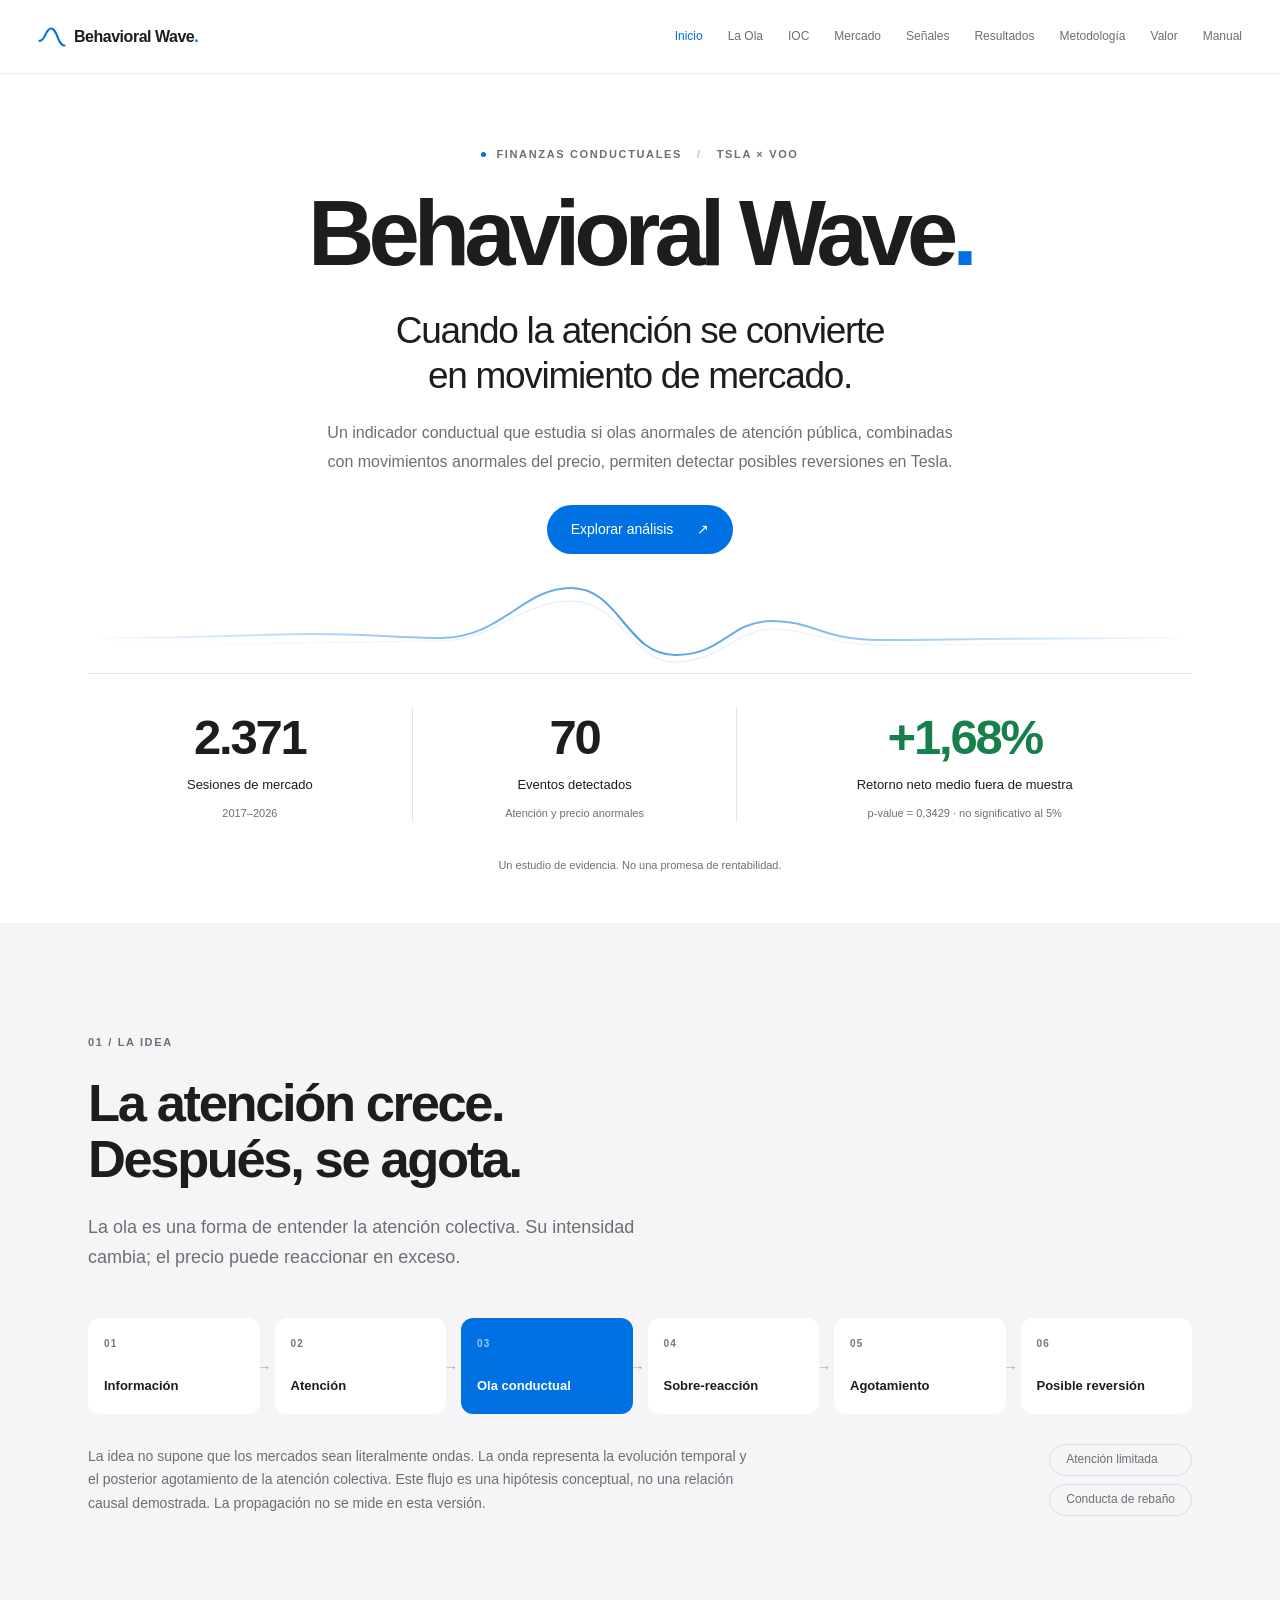
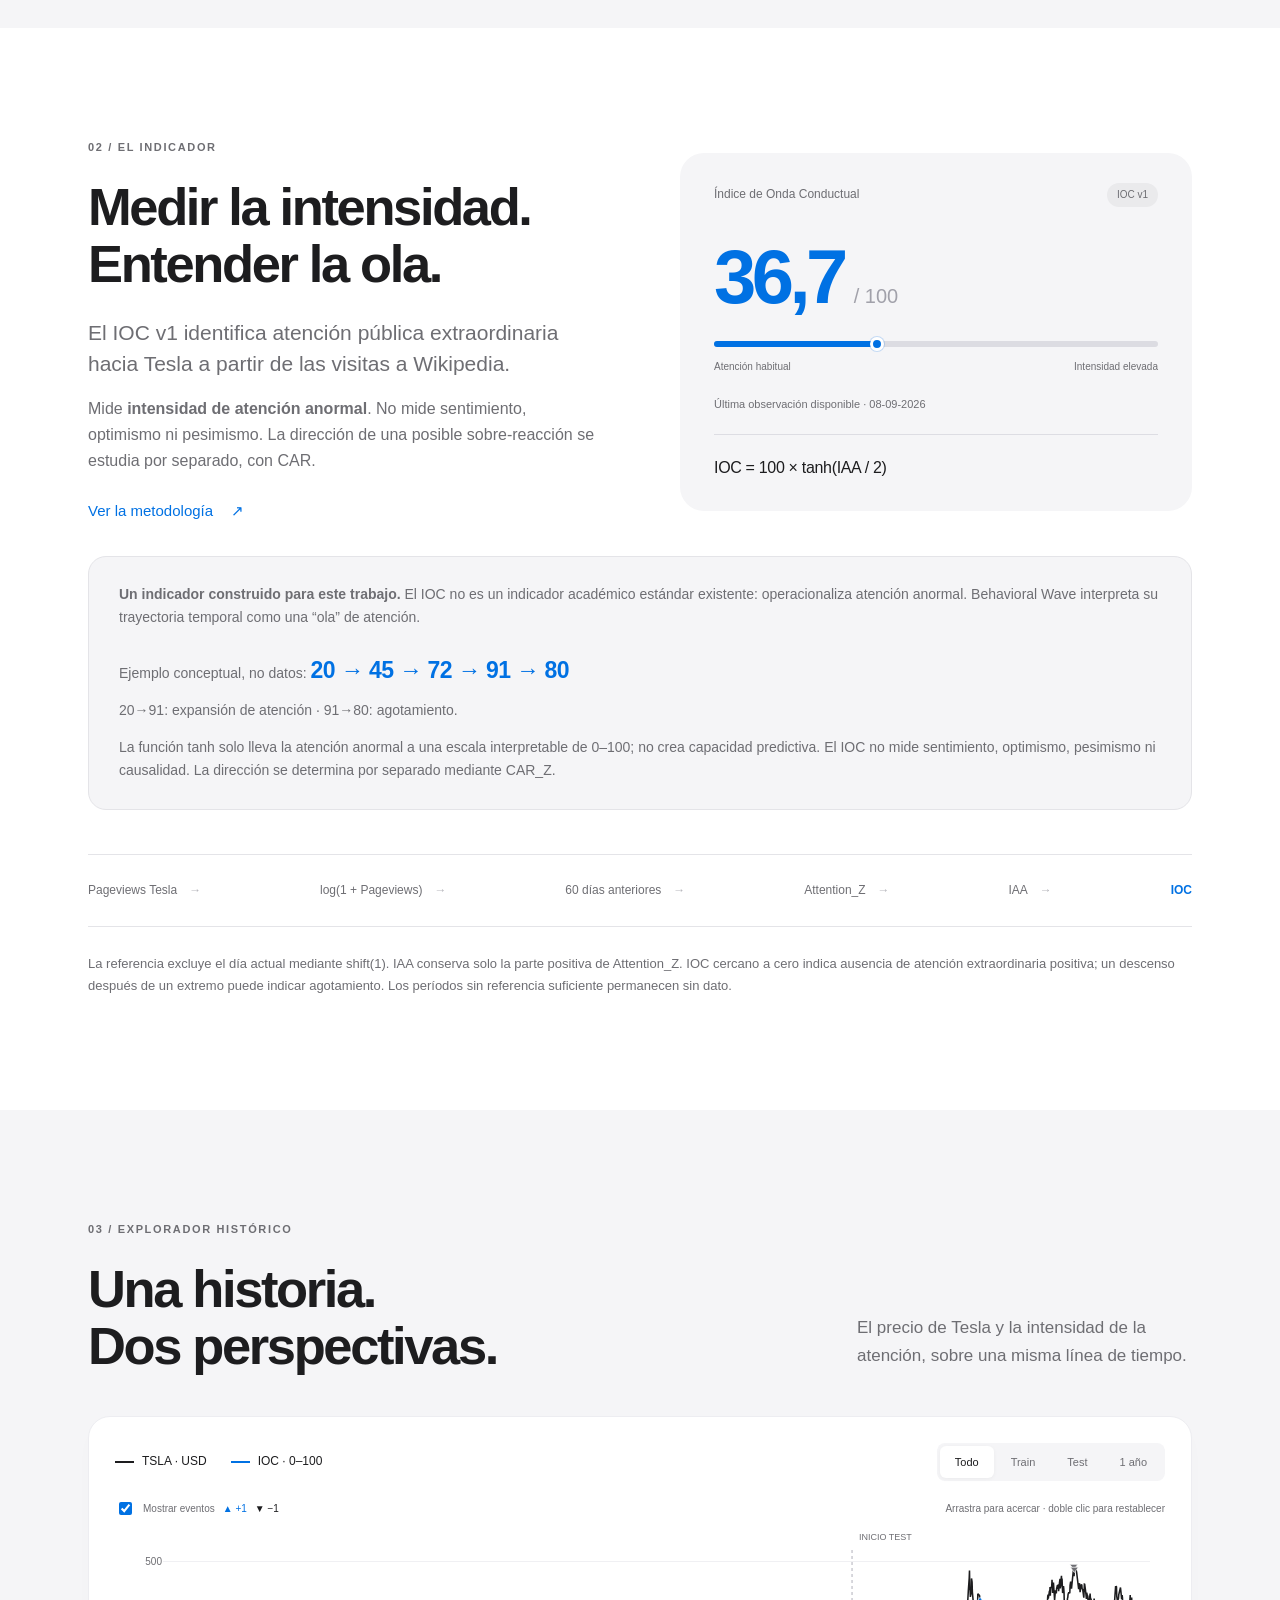
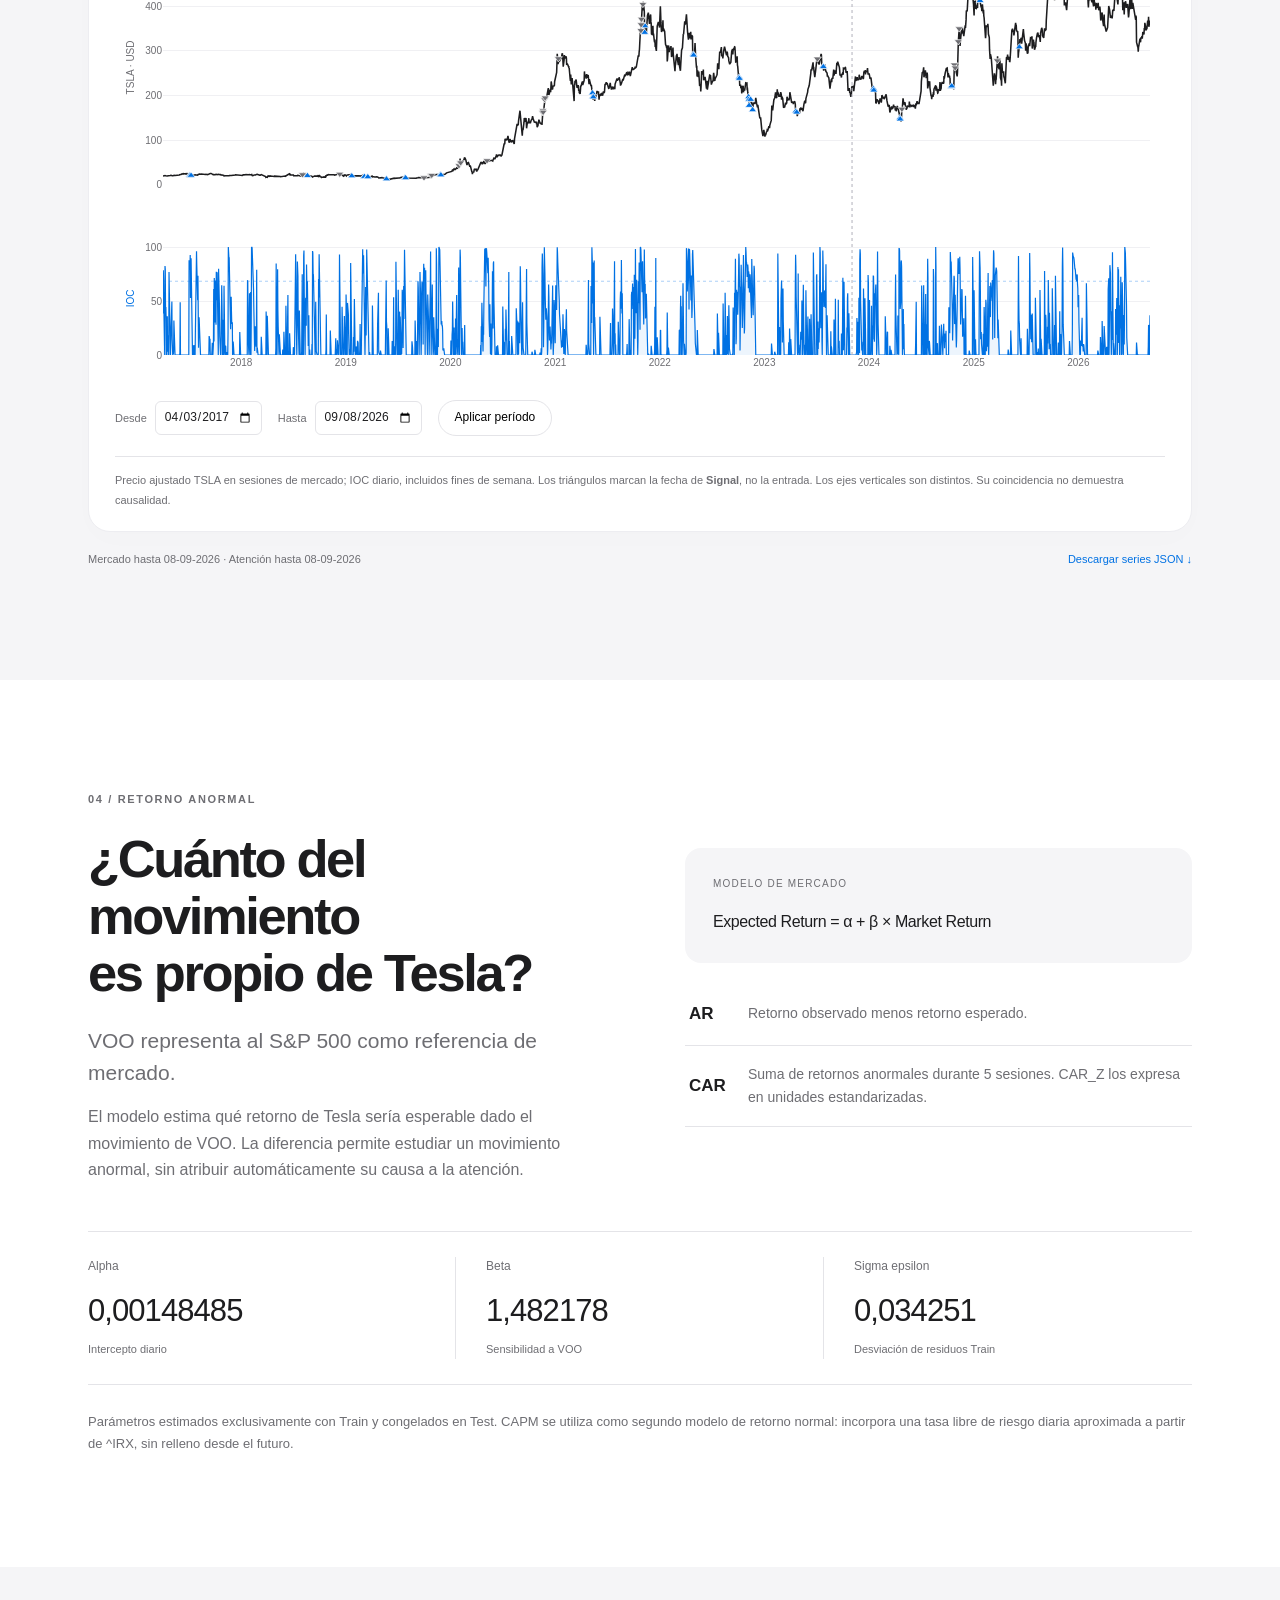
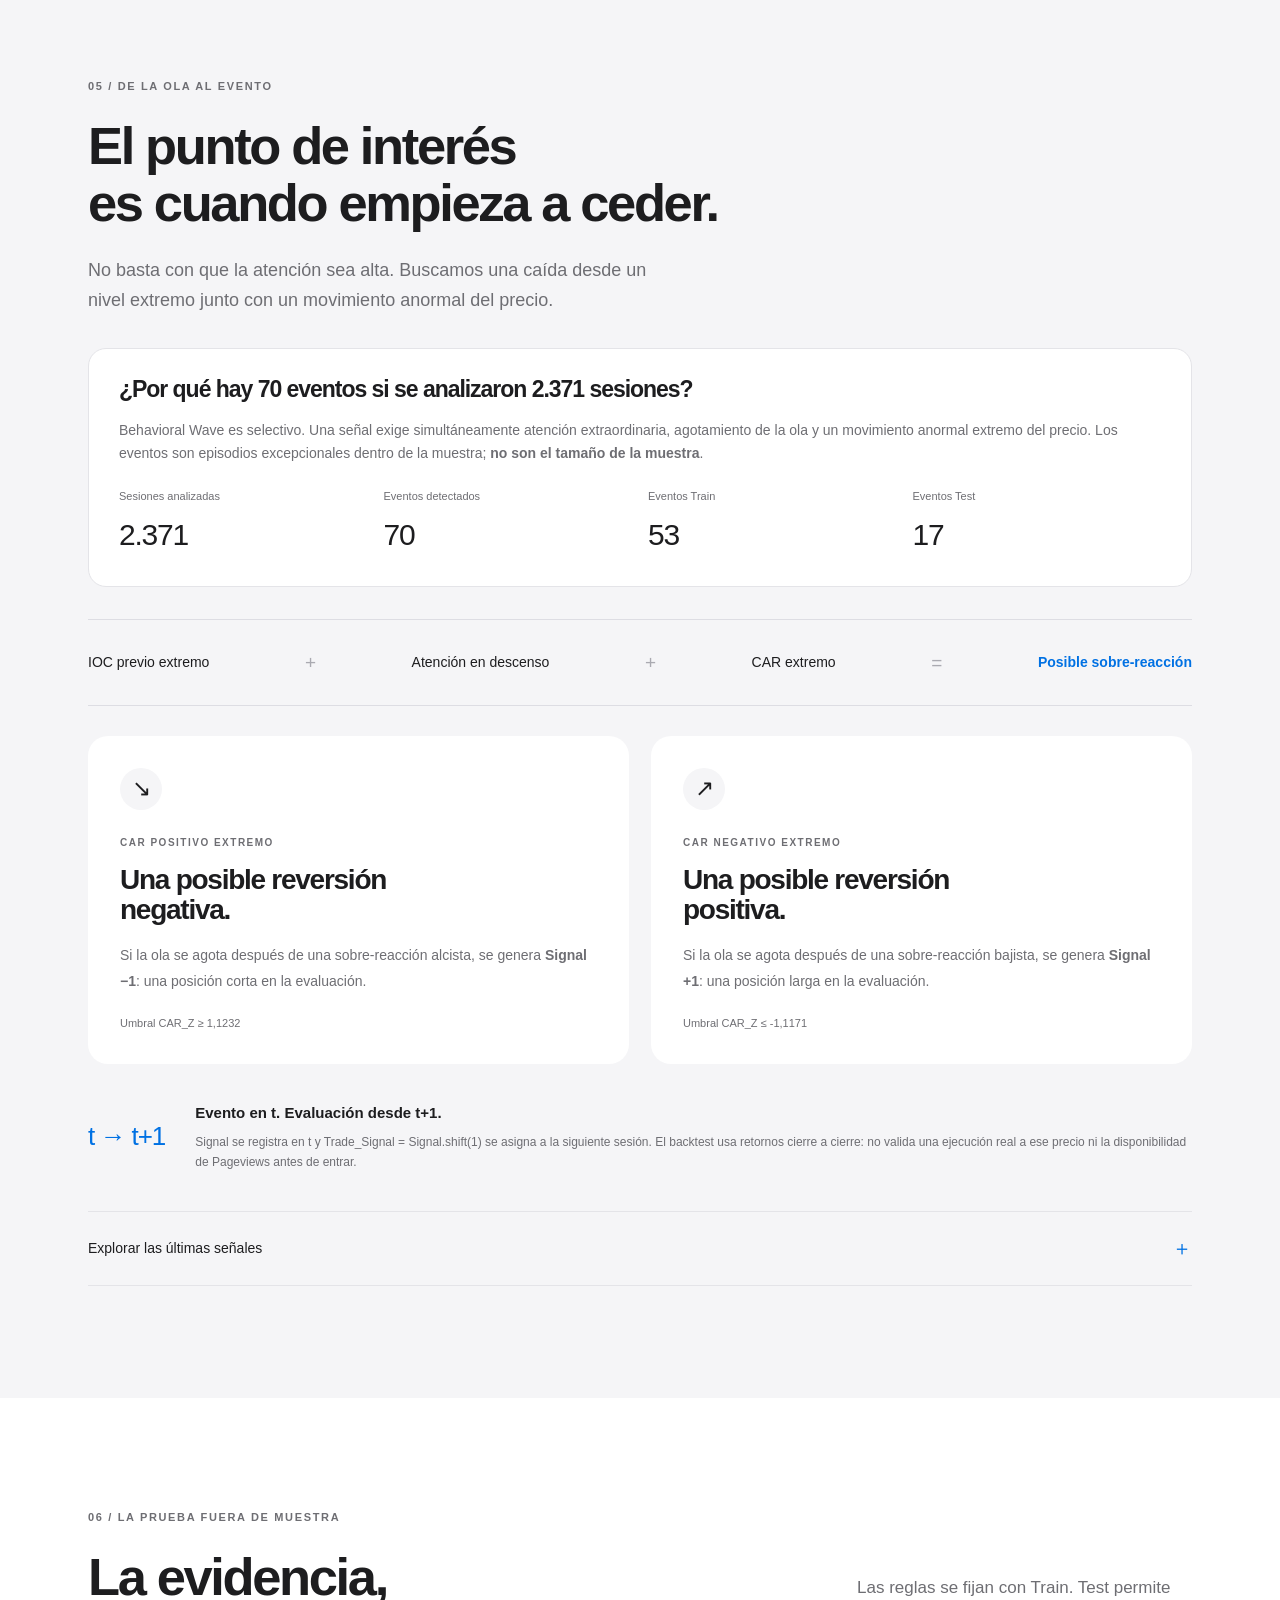
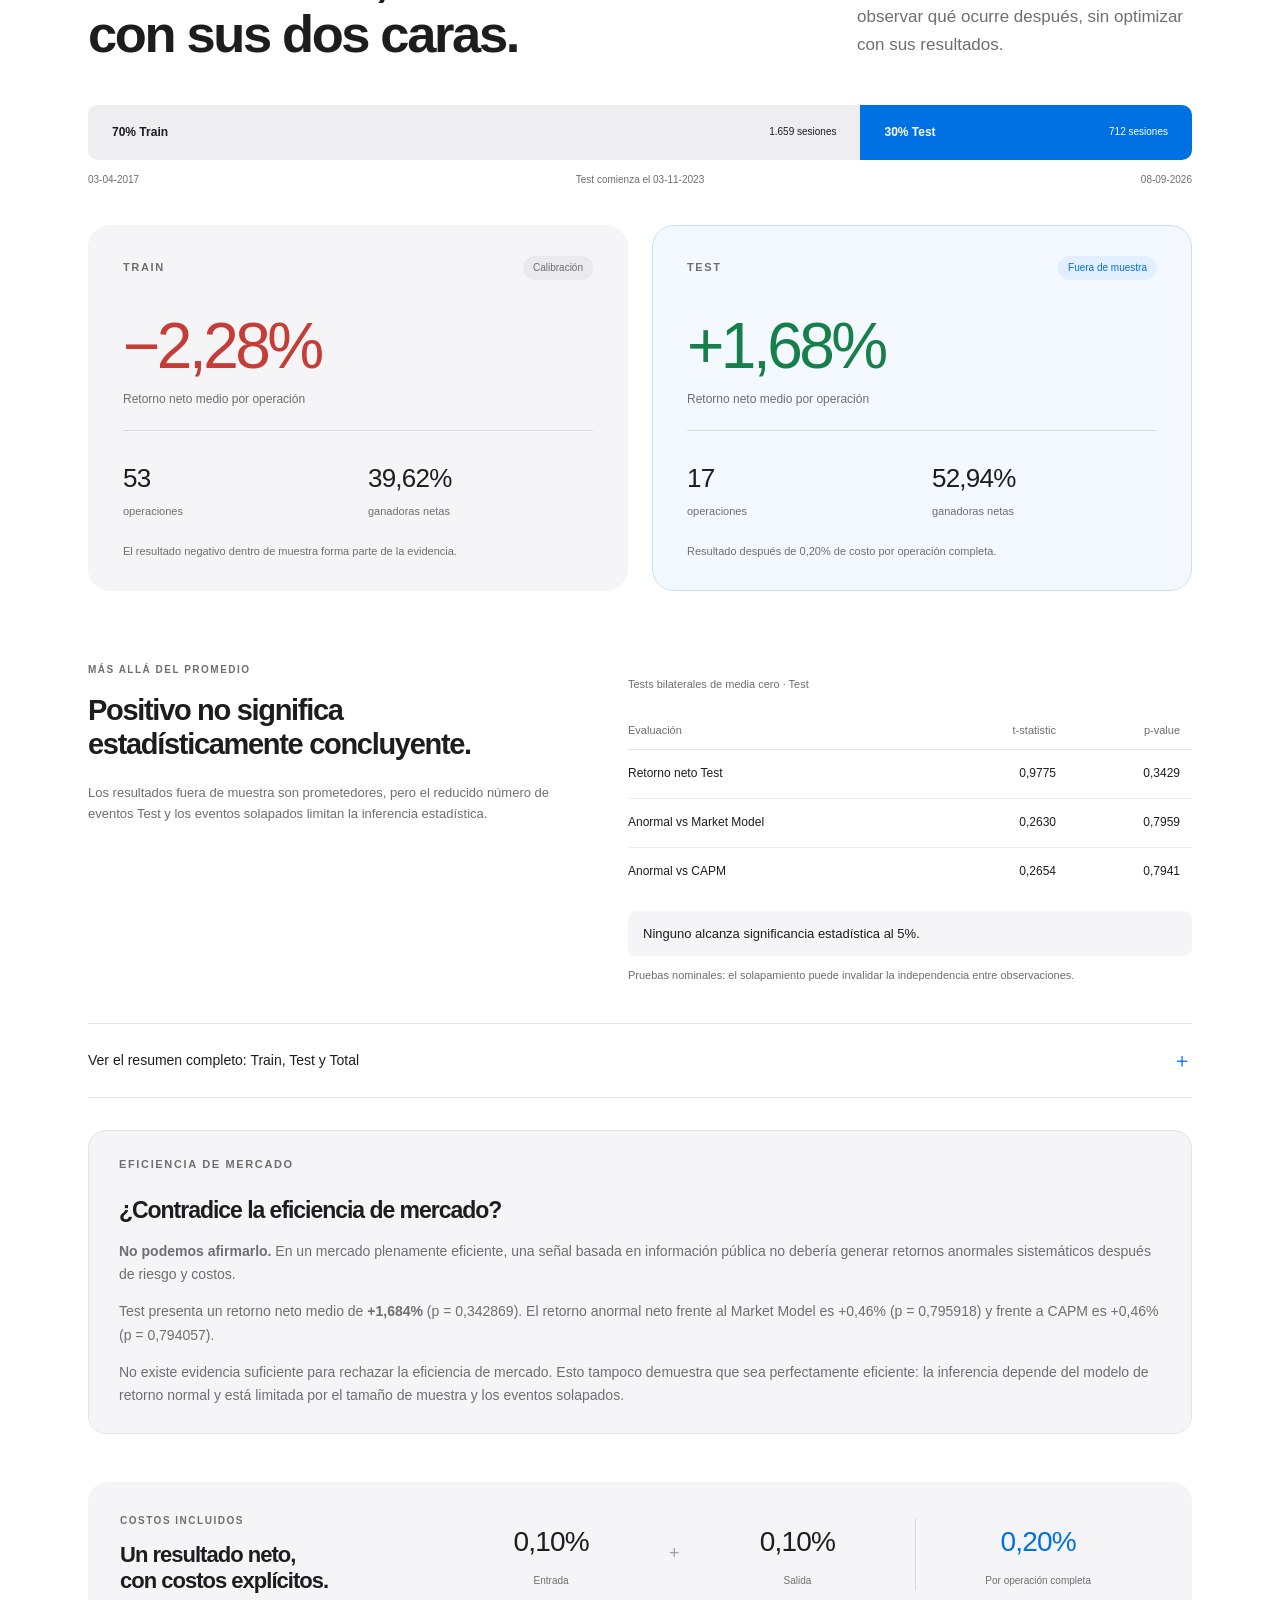
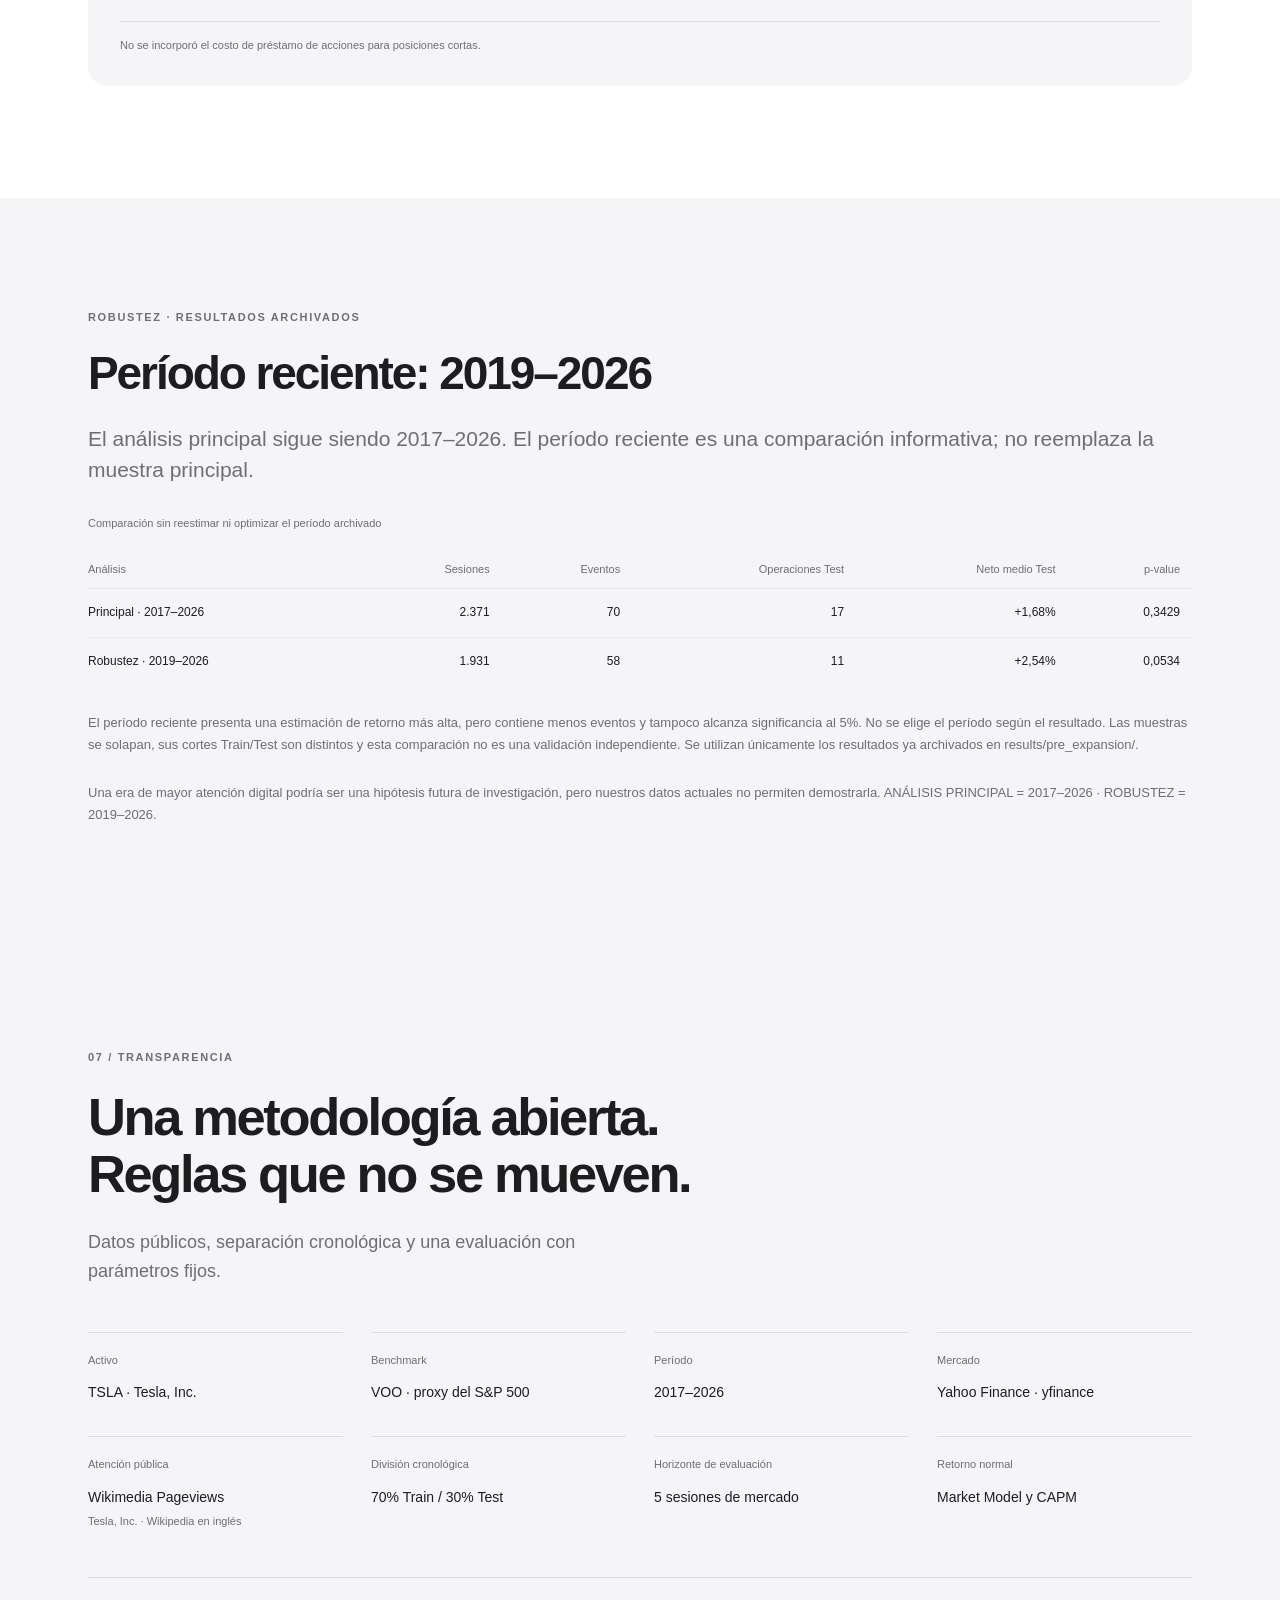
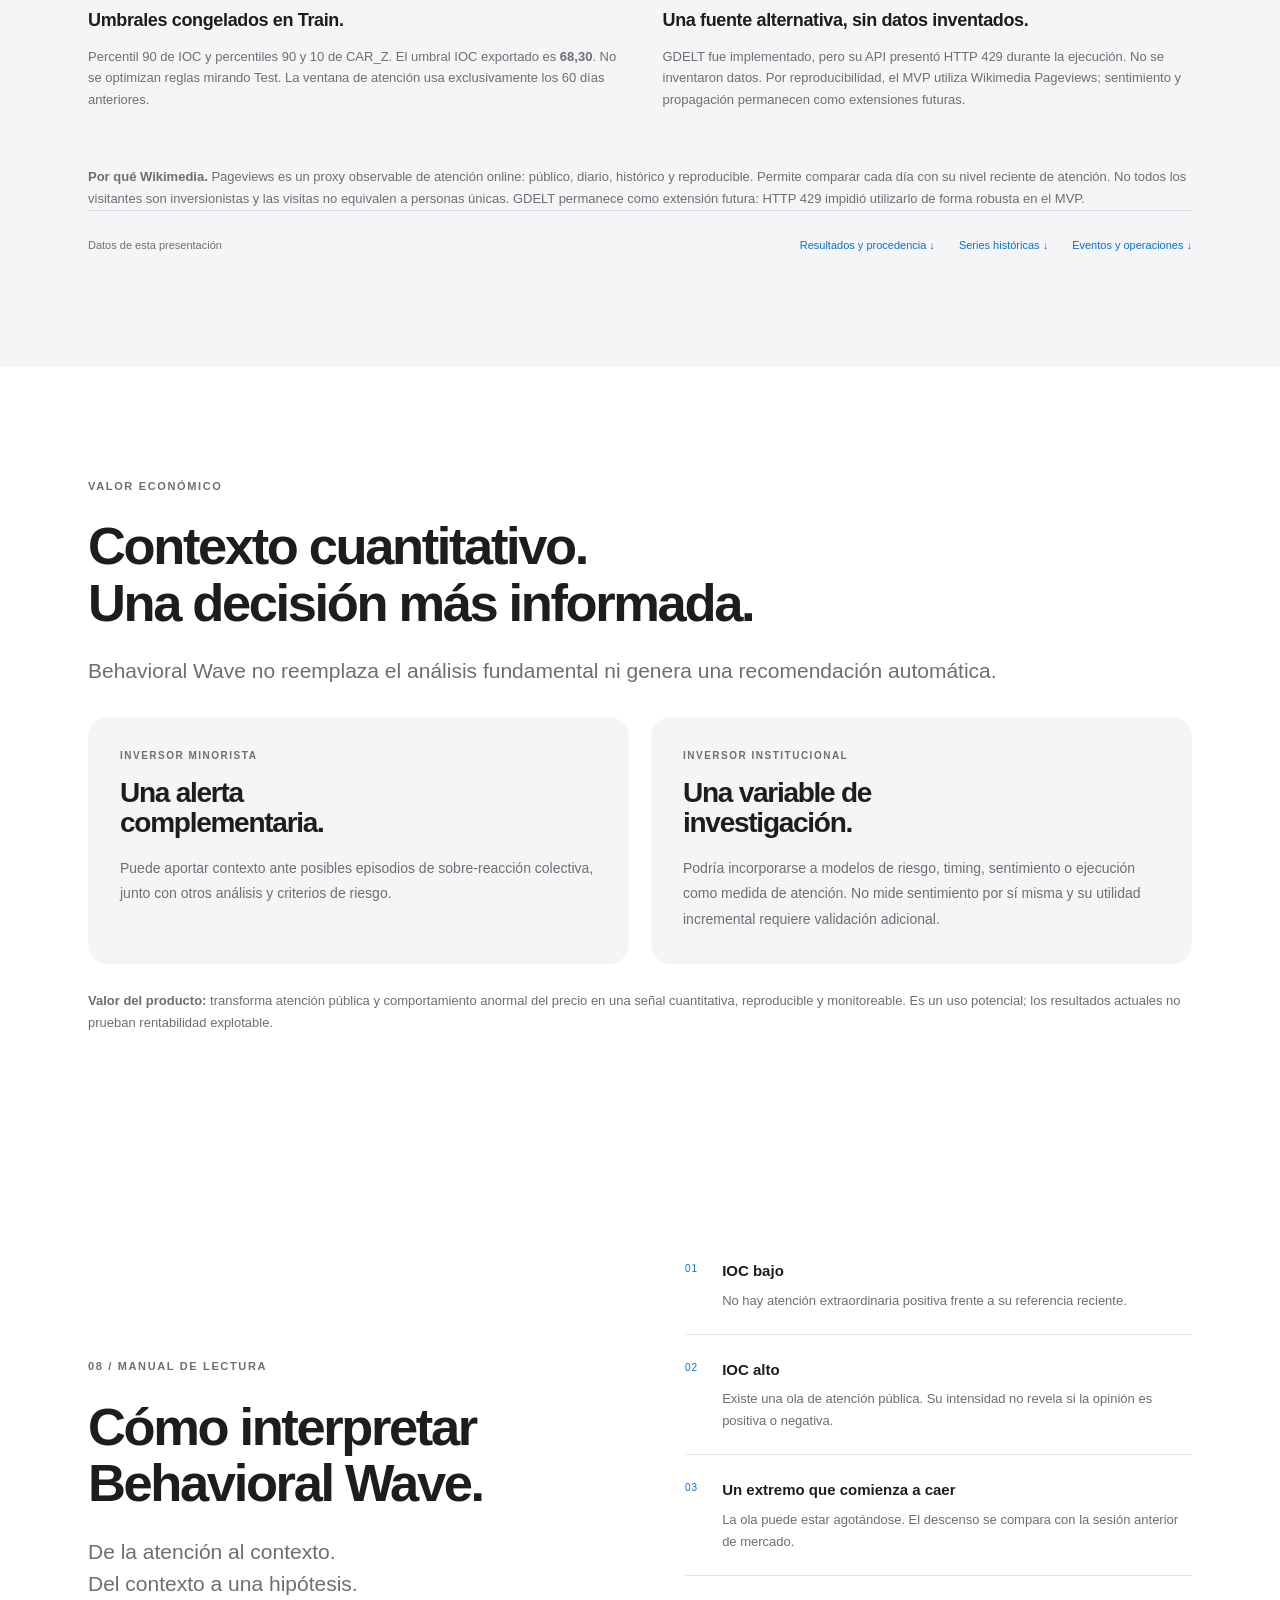
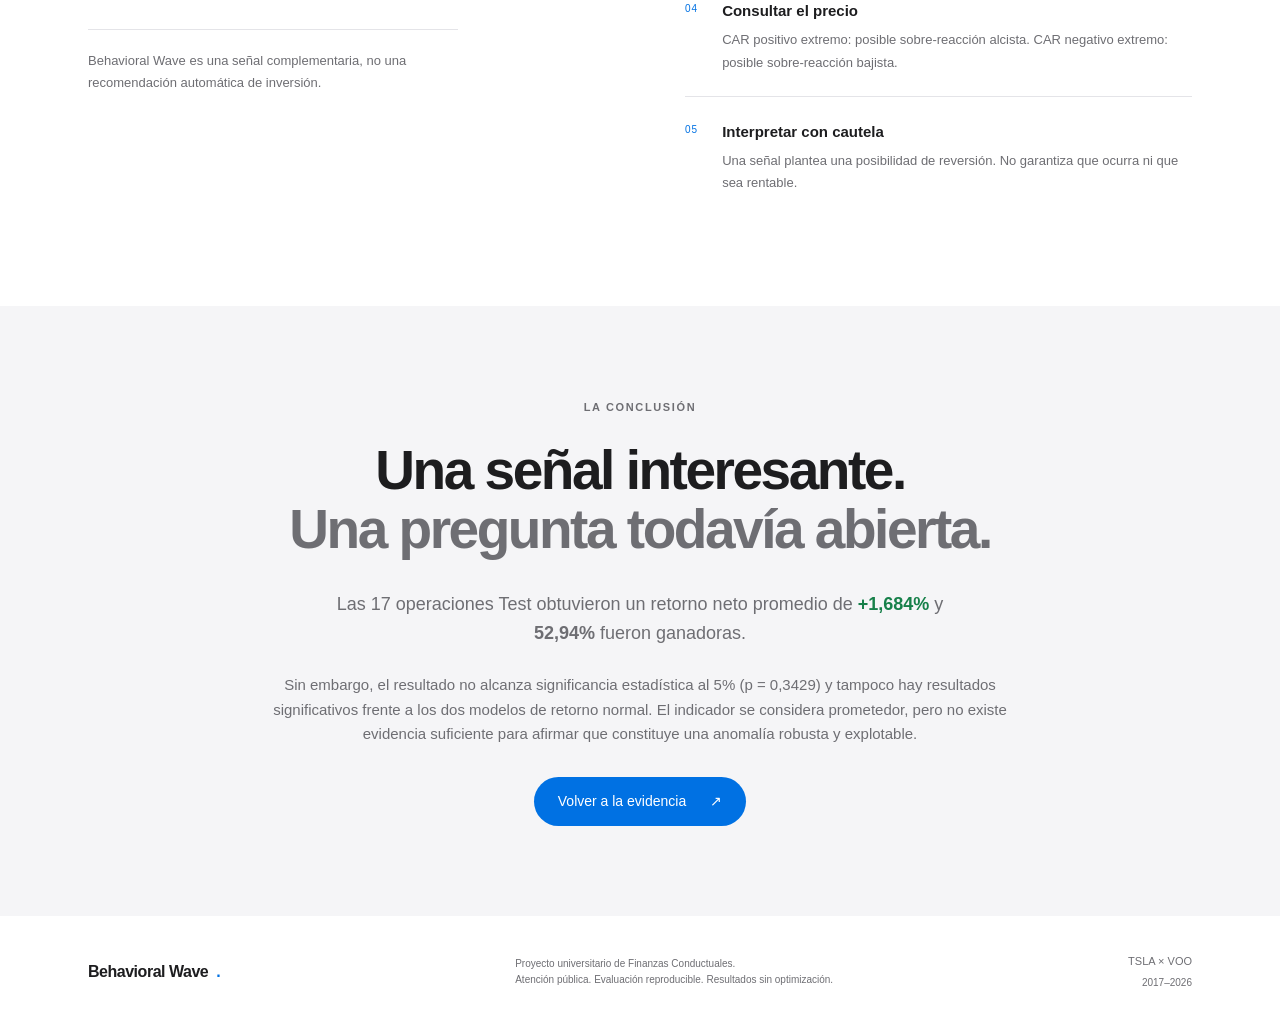
==== commit 8e8b6491: "Auditoria final y mejoras de Behavioral Wave" ====
--- a/app/index.html
+++ b/app/index.html
@@ -16,7 +16,7 @@
   <header class="site-header"><div class="nav-wrap">
     <a class="brand" href="#inicio" aria-label="Behavioral Wave, inicio"><svg viewBox="0 0 36 32" aria-hidden="true"><path d="M2 21C10 21 9 5 17 5s8 22 17 22"/></svg><span>Behavioral Wave<span class="brand-dot">.</span></span></a>
     <button class="menu-toggle" type="button" aria-expanded="false" aria-controls="navigation" aria-label="Abrir navegación"><span></span><span></span></button>
-    <nav id="navigation" aria-label="Navegación principal"><a href="#inicio" class="active">Inicio</a><a href="#la-ola">La Ola</a><a href="#ioc">IOC</a><a href="#mercado">Mercado</a><a href="#senales">Señales</a><a href="#resultados">Resultados</a><a href="#metodologia">Metodología</a><a href="#manual">Manual</a></nav>
+    <nav id="navigation" aria-label="Navegación principal"><a href="#inicio" class="active">Inicio</a><a href="#la-ola">La Ola</a><a href="#ioc">IOC</a><a href="#mercado">Mercado</a><a href="#senales">Señales</a><a href="#resultados">Resultados</a><a href="#metodologia">Metodología</a><a href="#valor">Valor</a><a href="#manual">Manual</a></nav>
   </div></header>
   <main id="contenido">
     <div id="data-status" class="data-status" role="status">Cargando los resultados del estudio…</div>
@@ -34,11 +34,12 @@
     <section id="la-ola" class="section soft"><div class="container reveal">
       <div class="section-heading"><span class="eyebrow">01 / LA IDEA</span><h2>La atención crece.<br>Después, se agota.</h2><p>La ola es una forma de entender la atención colectiva. Su intensidad cambia; el precio puede reaccionar en exceso.</p></div>
       <ol class="wave-flow" aria-label="Hipótesis conceptual"><li><span class="step-number">01</span>Información</li><li><span class="step-number">02</span>Atención</li><li class="flow-focus"><span class="step-number">03</span>Ola conductual</li><li><span class="step-number">04</span>Sobre-reacción</li><li><span class="step-number">05</span>Agotamiento</li><li><span class="step-number">06</span>Posible reversión</li></ol>
-      <div class="idea-bottom"><p>La idea no supone que los mercados sean literalmente ondas. La onda representa la propagación y el posterior agotamiento de la atención colectiva. Este flujo es una hipótesis conceptual, no una relación causal demostrada.</p><div class="biases"><span>Atención limitada</span><span>Conducta de rebaño</span></div></div>
+      <div class="idea-bottom"><p>La idea no supone que los mercados sean literalmente ondas. La onda representa la evolución temporal y el posterior agotamiento de la atención colectiva. Este flujo es una hipótesis conceptual, no una relación causal demostrada. La propagación no se mide en esta versión.</p><div class="biases"><span>Atención limitada</span><span>Conducta de rebaño</span></div></div>
     </div></section>
     <section id="ioc" class="section container reveal">
       <div class="two-column ioc-layout"><div><span class="eyebrow">02 / EL INDICADOR</span><h2>Medir la intensidad.<br>Entender la ola.</h2><p class="lead">El IOC v1 identifica atención pública extraordinaria hacia Tesla a partir de las visitas a Wikipedia.</p><p>Mide <strong>intensidad de atención anormal</strong>. No mide sentimiento, optimismo ni pesimismo. La dirección de una posible sobre-reacción se estudia por separado, con CAR.</p><a class="text-link" href="#metodologia">Ver la metodología <span aria-hidden="true">↗</span></a></div>
       <div class="ioc-card"><div class="card-topline"><span>Índice de Onda Conductual</span><span class="tag">IOC v1</span></div><div class="ioc-reading"><strong data-bind="latest_ioc">—</strong><span>/ 100</span></div><div class="meter" role="img" aria-label="Escala de intensidad IOC"><div id="ioc-meter-fill"></div><span id="ioc-meter-dot"></span></div><div class="meter-labels"><span>Atención habitual</span><span>Intensidad elevada</span></div><p class="small-text">Última observación disponible · <span data-bind="latest_ioc_date">—</span></p><div class="formula-line">IOC = 100 × tanh(IAA / 2)</div></div></div>
+      <div class="academic-note"><p><strong>Un indicador construido para este trabajo.</strong> El IOC no es un indicador académico estándar existente: operacionaliza atención anormal. Behavioral Wave interpreta su trayectoria temporal como una “ola” de atención.</p><p class="conceptual-wave">Ejemplo conceptual, no datos: <b>20 → 45 → 72 → 91 → 80</b><br>20→91: expansión de atención · 91→80: agotamiento.</p><p>La función tanh solo lleva la atención anormal a una escala interpretable de 0–100; no crea capacidad predictiva. El IOC no mide sentimiento, optimismo, pesimismo ni causalidad. La dirección se determina por separado mediante CAR_Z.</p></div>
       <ol class="formula-flow" aria-label="Construcción del IOC"><li>Pageviews Tesla</li><li>log(1 + Pageviews)</li><li><span data-bind="baseline_days">—</span> días anteriores</li><li>Attention_Z</li><li>IAA</li><li>IOC</li></ol>
       <p class="method-note">La referencia excluye el día actual mediante shift(1). IAA conserva solo la parte positiva de Attention_Z. IOC cercano a cero indica ausencia de atención extraordinaria positiva; un descenso después de un extremo puede indicar agotamiento. Los períodos sin referencia suficiente permanecen sin dato.</p>
     </section>
@@ -58,10 +59,11 @@
     </section>
     <section id="senales" class="section soft"><div class="container reveal">
       <div class="section-heading"><span class="eyebrow">05 / DE LA OLA AL EVENTO</span><h2>El punto de interés<br>es cuando empieza a ceder.</h2><p>No basta con que la atención sea alta. Buscamos una caída desde un nivel extremo junto con un movimiento anormal del precio.</p></div>
+      <aside class="selectivity"><h3>¿Por qué hay <span data-bind="signal_count">—</span> eventos si se analizaron <span data-bind="sessions">—</span> sesiones?</h3><p>Behavioral Wave es selectivo. Una señal exige simultáneamente atención extraordinaria, agotamiento de la ola y un movimiento anormal extremo del precio. Los eventos son episodios excepcionales dentro de la muestra; <strong>no son el tamaño de la muestra</strong>.</p><dl class="selectivity-counts"><div><dt>Sesiones analizadas</dt><dd data-bind="sessions">—</dd></div><div><dt>Eventos detectados</dt><dd data-bind="signal_count">—</dd></div><div><dt>Eventos Train</dt><dd data-bind="train_events">—</dd></div><div><dt>Eventos Test</dt><dd data-bind="test_events">—</dd></div></dl></aside>
       <div class="signal-equation"><span>IOC previo extremo</span><b>+</b><span>Atención en descenso</span><b>+</b><span>CAR extremo</span><b>=</b><strong>Posible sobre-reacción</strong></div>
       <div class="signal-cards"><article><span class="signal-icon">↘</span><span class="eyebrow">CAR POSITIVO EXTREMO</span><h3>Una posible reversión negativa.</h3><p>Si la ola se agota después de una sobre-reacción alcista, se genera <strong>Signal −1</strong>: una posición corta en la evaluación.</p><small>Umbral CAR_Z ≥ <span data-bind="car_positive">—</span></small></article><article><span class="signal-icon">↗</span><span class="eyebrow">CAR NEGATIVO EXTREMO</span><h3>Una posible reversión positiva.</h3><p>Si la ola se agota después de una sobre-reacción bajista, se genera <strong>Signal +1</strong>: una posición larga en la evaluación.</p><small>Umbral CAR_Z ≤ <span data-bind="car_negative">—</span></small></article></div>
-      <div class="timing-note"><span class="timing-label">t → t+1</span><div><strong>Primero se observa. Después se opera.</strong><p>La señal del día t se habilita desde la siguiente sesión con Trade_Signal = Signal.shift(1). Así se evita usar esa señal para operar en el mismo día. La evaluación utiliza retornos cierre a cierre y no simula una ejecución intradiaria real.</p></div></div>
-      <details class="event-details"><summary>Explorar las últimas señales <span aria-hidden="true">＋</span></summary><div class="table-scroll"><table><caption>Últimas diez fechas con Signal distinto de cero</caption><thead><tr><th>Fecha</th><th>Muestra</th><th>IOC</th><th>CAR_Z</th><th>Signal</th><th>Trade_Signal</th></tr></thead><tbody id="signal-rows"></tbody></table></div></details>
+      <div class="timing-note"><span class="timing-label">t → t+1</span><div><strong>Evento en t. Evaluación desde t+1.</strong><p>Signal se registra en t y Trade_Signal = Signal.shift(1) se asigna a la siguiente sesión. El backtest usa retornos cierre a cierre: no valida una ejecución real a ese precio ni la disponibilidad de Pageviews antes de entrar.</p></div></div>
+      <details class="event-details"><summary>Explorar las últimas señales <span aria-hidden="true">＋</span></summary><div class="table-scroll"><table><caption>Últimas diez fechas con Signal distinto de cero</caption><thead><tr><th>Fecha</th><th>Muestra</th><th>IOC</th><th>CAR_Z</th><th>Signal</th><th>Trade_Signal en t</th></tr></thead><tbody id="signal-rows"></tbody></table></div></details>
     </div></section>
     <section id="resultados" class="section container reveal">
       <div class="heading-row"><div><span class="eyebrow">06 / LA PRUEBA FUERA DE MUESTRA</span><h2>La evidencia,<br>con sus dos caras.</h2></div><p>Las reglas se fijan con Train. Test permite observar qué ocurre después, sin optimizar con sus resultados.</p></div>
@@ -69,16 +71,20 @@
       <div class="result-cards"><article class="result-card"><div class="card-topline"><span class="eyebrow">TRAIN</span><span class="tag">Calibración</span></div><div class="result-return negative" data-bind="train_net">—</div><p>Retorno neto medio por operación</p><div class="result-small"><div><strong data-bind="train_trades">—</strong><span>operaciones</span></div><div><strong data-bind="train_win">—</strong><span>ganadoras netas</span></div></div><small>El resultado negativo dentro de muestra forma parte de la evidencia.</small></article><article class="result-card test-card"><div class="card-topline"><span class="eyebrow">TEST</span><span class="tag blue-tag">Fuera de muestra</span></div><div class="result-return positive" data-bind="test_net">—</div><p>Retorno neto medio por operación</p><div class="result-small"><div><strong data-bind="test_trades">—</strong><span>operaciones</span></div><div><strong data-bind="test_win">—</strong><span>ganadoras netas</span></div></div><small>Resultado después de <span data-bind="round_cost">—</span> de costo por operación completa.</small></article></div>
       <div class="statistics"><div><span class="eyebrow">MÁS ALLÁ DEL PROMEDIO</span><h3>Positivo no significa<br>estadísticamente concluyente.</h3><p>Los resultados fuera de muestra son prometedores, pero el reducido número de eventos Test y los eventos solapados limitan la inferencia estadística.</p></div><div class="table-scroll"><table><caption>Tests bilaterales de media cero · Test</caption><thead><tr><th>Evaluación</th><th>t-statistic</th><th>p-value</th></tr></thead><tbody id="stat-rows"></tbody></table><p class="stat-verdict" id="stat-verdict">Evaluando los resultados exportados…</p><p class="small-text">Pruebas nominales: el solapamiento puede invalidar la independencia entre observaciones.</p></div></div>
       <details class="event-details"><summary>Ver el resumen completo: Train, Test y Total <span aria-hidden="true">＋</span></summary><div class="table-scroll"><table><caption>Resultados económicos de eventos separados, después de costos cuando corresponde</caption><thead><tr><th>Métrica</th><th>Train</th><th>Test</th><th>Total</th></tr></thead><tbody id="summary-rows"></tbody></table></div><p class="method-note">El acumulado compuesto de eventos no representa la rentabilidad de una cartera: las operaciones pueden solaparse. Los eventos sin cinco sesiones completas no se evalúan; los cruces Train/Test se conservan solo en Total.</p></details>
+      <article id="eficiencia" class="academic-note"><span class="eyebrow">EFICIENCIA DE MERCADO</span><h3>¿Contradice la eficiencia de mercado?</h3><p><strong>No podemos afirmarlo.</strong> En un mercado plenamente eficiente, una señal basada en información pública no debería generar retornos anormales sistemáticos después de riesgo y costos.</p><p>Test presenta un retorno neto medio de <strong data-bind="test_net_precise">—</strong> (p = <span data-bind="net_p_precise">—</span>). El retorno anormal neto frente al Market Model es <span data-bind="abnormal_mm">—</span> (p = <span data-bind="mm_p">—</span>) y frente a CAPM es <span data-bind="abnormal_capm">—</span> (p = <span data-bind="capm_p">—</span>).</p><p>No existe evidencia suficiente para rechazar la eficiencia de mercado. Esto tampoco demuestra que sea perfectamente eficiente: la inferencia depende del modelo de retorno normal y está limitada por el tamaño de muestra y los eventos solapados.</p></article>
       <div class="cost-card"><div><span class="eyebrow">COSTOS INCLUIDOS</span><h3>Un resultado neto,<br>con costos explícitos.</h3></div><div class="cost-item"><strong data-bind="entry_cost">—</strong><span>Entrada</span></div><span class="cost-plus">+</span><div class="cost-item"><strong data-bind="exit_cost">—</strong><span>Salida</span></div><div class="cost-item cost-total"><strong data-bind="round_cost">—</strong><span>Por operación completa</span></div><p>No se incorporó el costo de préstamo de acciones para posiciones cortas.</p></div>
     </section>
+    <section id="robustez" class="section soft"><div class="container reveal"><span class="eyebrow">ROBUSTEZ · RESULTADOS ARCHIVADOS</span><h2>Período reciente: 2019–2026</h2><p class="lead">El análisis principal sigue siendo <span data-bind="period">—</span>. El período reciente es una comparación informativa; no reemplaza la muestra principal.</p><div class="table-scroll"><table><caption>Comparación sin reestimar ni optimizar el período archivado</caption><thead><tr><th>Análisis</th><th>Sesiones</th><th>Eventos</th><th>Operaciones Test</th><th>Neto medio Test</th><th>p-value</th></tr></thead><tbody id="robustness-rows"></tbody></table></div><p class="method-note">El período reciente presenta una estimación de retorno más alta, pero contiene menos eventos y tampoco alcanza significancia al 5%. No se elige el período según el resultado. Las muestras se solapan, sus cortes Train/Test son distintos y esta comparación no es una validación independiente. Se utilizan únicamente los resultados ya archivados en results/pre_expansion/.</p><p class="method-note">Una era de mayor atención digital podría ser una hipótesis futura de investigación, pero nuestros datos actuales no permiten demostrarla. ANÁLISIS PRINCIPAL = <span data-bind="period">—</span> · ROBUSTEZ = 2019–2026.</p></div></section>
     <section id="metodologia" class="section soft"><div class="container reveal">
       <div class="section-heading"><span class="eyebrow">07 / TRANSPARENCIA</span><h2>Una metodología abierta.<br>Reglas que no se mueven.</h2><p>Datos públicos, separación cronológica y una evaluación con parámetros fijos.</p></div>
       <dl class="method-grid"><div><dt>Activo</dt><dd>TSLA · Tesla, Inc.</dd></div><div><dt>Benchmark</dt><dd>VOO · proxy del S&amp;P 500</dd></div><div><dt>Período</dt><dd data-bind="period">—</dd></div><div><dt>Mercado</dt><dd>Yahoo Finance · yfinance</dd></div><div><dt>Atención pública</dt><dd>Wikimedia Pageviews<br><small>Tesla, Inc. · Wikipedia en inglés</small></dd></div><div><dt>División cronológica</dt><dd><span data-bind="train_pct">—</span> Train / <span data-bind="test_pct">—</span> Test</dd></div><div><dt>Horizonte de evaluación</dt><dd><span data-bind="horizon">—</span> sesiones de mercado</dd></div><div><dt>Retorno normal</dt><dd>Market Model y CAPM</dd></div></dl>
       <div class="method-notes"><article><h3>Umbrales congelados en Train.</h3><p>Percentil 90 de IOC y percentiles 90 y 10 de CAR_Z. El umbral IOC exportado es <strong data-bind="ioc_threshold">—</strong>. No se optimizan reglas mirando Test. La ventana de atención usa exclusivamente los <span data-bind="baseline_days">—</span> días anteriores.</p></article><article><h3>Una fuente alternativa, sin datos inventados.</h3><p>GDELT fue implementado, pero su API presentó HTTP 429 durante la ejecución. No se inventaron datos. Por reproducibilidad, el MVP utiliza Wikimedia Pageviews; sentimiento y propagación permanecen como extensiones futuras.</p></article></div>
+      <p class="method-note"><strong>Por qué Wikimedia.</strong> Pageviews es un proxy observable de atención online: público, diario, histórico y reproducible. Permite comparar cada día con su nivel reciente de atención. No todos los visitantes son inversionistas y las visitas no equivalen a personas únicas. GDELT permanece como extensión futura: HTTP 429 impidió utilizarlo de forma robusta en el MVP.</p>
       <div class="source-links"><span>Datos de esta presentación</span><a href="data/overview.json" download>Resultados y procedencia ↓</a><a href="data/series.json" download>Series históricas ↓</a><a href="data/events.json" download>Eventos y operaciones ↓</a></div>
     </div></section>
+    <section id="valor" class="section container reveal"><span class="eyebrow">VALOR ECONÓMICO</span><h2>Contexto cuantitativo.<br>Una decisión más informada.</h2><p class="lead">Behavioral Wave no reemplaza el análisis fundamental ni genera una recomendación automática.</p><div class="signal-cards value-cards"><article><span class="eyebrow">INVERSOR MINORISTA</span><h3>Una alerta complementaria.</h3><p>Puede aportar contexto ante posibles episodios de sobre-reacción colectiva, junto con otros análisis y criterios de riesgo.</p></article><article><span class="eyebrow">INVERSOR INSTITUCIONAL</span><h3>Una variable de investigación.</h3><p>Podría incorporarse a modelos de riesgo, timing, sentimiento o ejecución como medida de atención. No mide sentimiento por sí misma y su utilidad incremental requiere validación adicional.</p></article></div><p class="method-note"><strong>Valor del producto:</strong> transforma atención pública y comportamiento anormal del precio en una señal cuantitativa, reproducible y monitoreable. Es un uso potencial; los resultados actuales no prueban rentabilidad explotable.</p></section>
     <section id="manual" class="section container reveal"><div class="two-column"><div><span class="eyebrow">08 / MANUAL DE LECTURA</span><h2>Cómo interpretar<br>Behavioral Wave.</h2><p class="lead">De la atención al contexto.<br>Del contexto a una hipótesis.</p><p class="manual-note">Behavioral Wave es una señal complementaria, no una recomendación automática de inversión.</p></div><div class="manual-steps"><div><span>01</span><p><strong>IOC bajo</strong>No hay atención extraordinaria positiva frente a su referencia reciente.</p></div><div><span>02</span><p><strong>IOC alto</strong>Existe una ola de atención pública. Su intensidad no revela si la opinión es positiva o negativa.</p></div><div><span>03</span><p><strong>Un extremo que comienza a caer</strong>La ola puede estar agotándose. El descenso se compara con la sesión anterior de mercado.</p></div><div><span>04</span><p><strong>Consultar el precio</strong>CAR positivo extremo: posible sobre-reacción alcista. CAR negativo extremo: posible sobre-reacción bajista.</p></div><div><span>05</span><p><strong>Interpretar con cautela</strong>Una señal plantea una posibilidad de reversión. No garantiza que ocurra ni que sea rentable.</p></div></div></div></section>
-    <section class="conclusion soft"><div class="container reveal"><span class="eyebrow">LA CONCLUSIÓN</span><h2>Una señal interesante.<br><span>Una pregunta todavía abierta.</span></h2><p>Las <span data-bind="test_trades">—</span> operaciones Test obtuvieron un retorno neto promedio de <strong class="positive" data-bind="test_net">—</strong> y <strong data-bind="test_win">—</strong> fueron ganadoras.</p><p>Sin embargo, el resultado no alcanza significancia estadística al 5% (p = <span data-bind="net_p">—</span>) y tampoco hay resultados significativos frente a los dos modelos de retorno normal. El indicador se considera prometedor, pero no existe evidencia suficiente para afirmar que constituye una anomalía robusta y explotable.</p><a class="button primary" href="#resultados">Volver a la evidencia <span aria-hidden="true">↗</span></a></div></section>
+    <section class="conclusion soft"><div class="container reveal"><span class="eyebrow">LA CONCLUSIÓN</span><h2>Una señal interesante.<br><span>Una pregunta todavía abierta.</span></h2><p>Las <span data-bind="test_trades">—</span> operaciones Test obtuvieron un retorno neto promedio de <strong class="positive" data-bind="test_net_precise">—</strong> y <strong data-bind="test_win">—</strong> fueron ganadoras.</p><p>Sin embargo, el resultado no alcanza significancia estadística al 5% (p = <span data-bind="net_p">—</span>) y tampoco hay resultados significativos frente a los dos modelos de retorno normal. El indicador se considera prometedor, pero no existe evidencia suficiente para afirmar que constituye una anomalía robusta y explotable.</p><a class="button primary" href="#resultados">Volver a la evidencia <span aria-hidden="true">↗</span></a></div></section>
   </main>
   <footer class="container"><a class="brand" href="#inicio">Behavioral Wave<span class="brand-dot">.</span></a><p>Proyecto universitario de Finanzas Conductuales.<br>Atención pública. Evaluación reproducible. Resultados sin optimización.</p><span>TSLA × VOO <span class="footer-year" data-bind="period">—</span></span></footer>
 </body>
--- a/app/style.css
+++ b/app/style.css
@@ -12,3 +12,6 @@
 @media(max-width:600px){html{scroll-padding-top:88px}.container{padding-inline:22px}.section{padding-block:68px}.site-header{height:66px}.nav-wrap{padding-inline:22px}nav{top:65px;grid-template-columns:repeat(2,1fr)}.brand{font-size:15px}.hero{padding-top:117px}.hero>.eyebrow{font-size:9px;gap:7px}.hero h1{font-size:clamp(43px,10.2vw,63px);letter-spacing:-.06em}.hero-tagline{font-size:26px;margin-top:20px;line-height:1.25}.desktop-break{display:none}.hero-description{font-size:14px;line-height:1.75;margin-bottom:24px}.hero-wave{height:70px;margin-top:14px}.hero-kpis{grid-template-columns:1fr 1fr;gap:24px 0;padding-top:26px}.hero-kpis>div{padding-inline:8px}.hero-kpis>div:nth-child(2){border:0}.hero-kpis>div:last-child{grid-column:1/-1;border-top:1px solid var(--line);padding-top:23px}.hero-kpis strong{font-size:42px}.hero-kpis>div>span{font-size:12px}.hero-kpis small{font-size:10px}.hero-kpis>div:last-child strong{font-size:50px}.hero-footnote{padding-bottom:35px;font-size:10px}.section .eyebrow{margin-bottom:18px}.section-heading>p{font-size:16px;margin-top:22px}.two-column,.statistics{grid-template-columns:minmax(0,1fr);gap:32px}.lead{font-size:19px}.two-column>div>p:not(.lead){font-size:14px}.wave-flow{grid-template-columns:repeat(2,1fr);margin-top:32px;gap:14px}.wave-flow li{min-height:87px}.wave-flow li:nth-child(3):after{display:block}.wave-flow li:nth-child(even):after{display:none}.idea-bottom{flex-direction:column;gap:20px}.biases{flex-direction:row;flex-wrap:wrap}.idea-bottom>p{font-size:13px}.ioc-card{padding:25px;border-radius:18px}.ioc-reading strong{font-size:68px}.formula-flow{flex-wrap:wrap;justify-content:flex-start;gap:18px 30px;margin-top:30px;padding-block:23px}.formula-flow li{font-size:11px}.formula-flow li:not(:last-child):after{right:-22px}.method-note{font-size:12px}.heading-row{display:block;margin-bottom:28px}.heading-row>p{margin-top:20px;font-size:15px;max-width:none}.chart-card{padding:18px 12px 16px;border-radius:16px}.chart-toolbar{align-items:flex-start;flex-direction:column;gap:17px;padding-inline:5px}.chart-key{font-size:11px}.range-buttons{width:100%}.range-buttons button{flex:1;padding-inline:10px;min-height:34px}.chart-options{margin-top:15px}#history-chart{height:440px}.date-controls{gap:10px}.date-controls label{font-size:10px;gap:4px}.date-controls input{font-size:11px;max-width:130px;padding:6px}.date-controls button{width:100%;min-height:36px}.chart-caption{font-size:10px}.data-footnote{flex-direction:column;gap:9px;font-size:10px}.formula-block{padding:23px}.formula-block code{font-size:14px}.parameter-grid{margin-top:32px;padding:22px 0}.parameter-grid>div{padding-inline:12px}.parameter-grid strong{font-size:clamp(17px,4.6vw,24px)}.parameter-grid span{font-size:10px}.parameter-grid small{font-size:9px}.signal-equation{flex-wrap:wrap;justify-content:center;gap:10px 12px;padding:24px 8px;font-size:12px;line-height:2}.signal-equation>strong{flex-basis:100%;text-align:center}.signal-equation>b:last-of-type{display:none}.signal-cards{grid-template-columns:1fr;gap:16px}.signal-cards h3{font-size:27px}.signal-cards article{padding:25px}.signal-cards p{font-size:13px}.timing-note{align-items:flex-start;gap:18px}.timing-label{font-size:23px}.timing-note strong{font-size:14px}.timing-note p{font-size:12px}.event-details summary{font-size:12px}table{font-size:11px}td,th{padding-inline:9px}.split-bar>div{padding:14px 12px;display:block}.split-bar>div>span{display:none}.split-bar b,.split-bar b span{font-size:11px}.split-dates{font-size:9px;flex-wrap:wrap}.split-dates>span:nth-child(2){order:3;width:100%}.result-cards{grid-template-columns:1fr;gap:18px;margin-top:25px}.result-card{padding:26px}.result-return{font-size:58px}.result-small{padding-block:20px;margin-top:16px}.statistics{margin-top:42px}.statistics h3{font-size:29px}.statistics>div>p{font-size:13px}.statistics .small-text{font-size:11px}.cost-card{padding:23px;gap:16px 9px}.cost-item strong{font-size:23px}.cost-item span{font-size:9px}.cost-card .eyebrow{margin-bottom:10px}.method-grid{gap:26px 22px;margin-top:30px}.method-grid dt{font-size:10px}.method-grid dd{font-size:12px}.method-notes{grid-template-columns:1fr;gap:26px}.source-links{gap:15px;font-size:11px}.source-links>span{width:100%}.manual-note{max-width:none}.manual-steps>div{gap:20px}.conclusion{padding-block:68px}.conclusion h2{font-size:34px}.conclusion p{font-size:13px}.conclusion p:first-of-type{font-size:16px}.conclusion .eyebrow{font-size:10px}footer{padding-block:28px!important;gap:20px}footer>span{font-size:10px}footer .brand{font-size:14px}.js-reveal{transform:translateY(10px)}}
 @media(prefers-reduced-motion:reduce){html{scroll-behavior:auto}*,*:before,*:after{animation:none!important;transition:none!important}.js-reveal{opacity:1;transform:none}}
 @media print{.site-header,.button,.chart-options,.range-buttons,.date-controls,.source-links,.data-status{display:none!important}.hero{padding-top:30px}.section{padding-block:35px}.container{max-width:none}.js-reveal{opacity:1;transform:none}.result-card,.ioc-card{break-inside:avoid}details>*{display:block!important}footer{border-top:1px solid var(--line)}}
+
+/* Aclaraciones académicas y comparación archivada. */
+.academic-note,.selectivity{margin-block:32px;padding:26px 30px;background:var(--soft);border:1px solid var(--line);border-radius:18px}.soft .selectivity{background:#fff}.academic-note p,.selectivity p{font-size:14px;margin-top:14px}.academic-note p:first-child{margin-top:0}.academic-note h3,.selectivity h3{font-size:23px;line-height:1.3}.conceptual-wave b{display:inline-block;padding:9px 0;color:var(--blue);font-size:23px;letter-spacing:-.025em}.selectivity-counts{display:grid;grid-template-columns:repeat(4,1fr);gap:16px;margin:22px 0 0}.selectivity-counts dt{font-size:11px;color:var(--muted)}.selectivity-counts dd{margin:5px 0 0;font-size:30px;letter-spacing:-.04em}.value-cards{margin-top:30px}.value-cards article{background:var(--soft)}#robustez h2{font-size:clamp(30px,4vw,46px)}@media(max-width:600px){.academic-note,.selectivity{padding:22px}.academic-note p,.selectivity p{font-size:13px}.selectivity-counts{grid-template-columns:repeat(2,1fr)}.academic-note h3,.selectivity h3{font-size:21px}.conceptual-wave b{font-size:20px}}
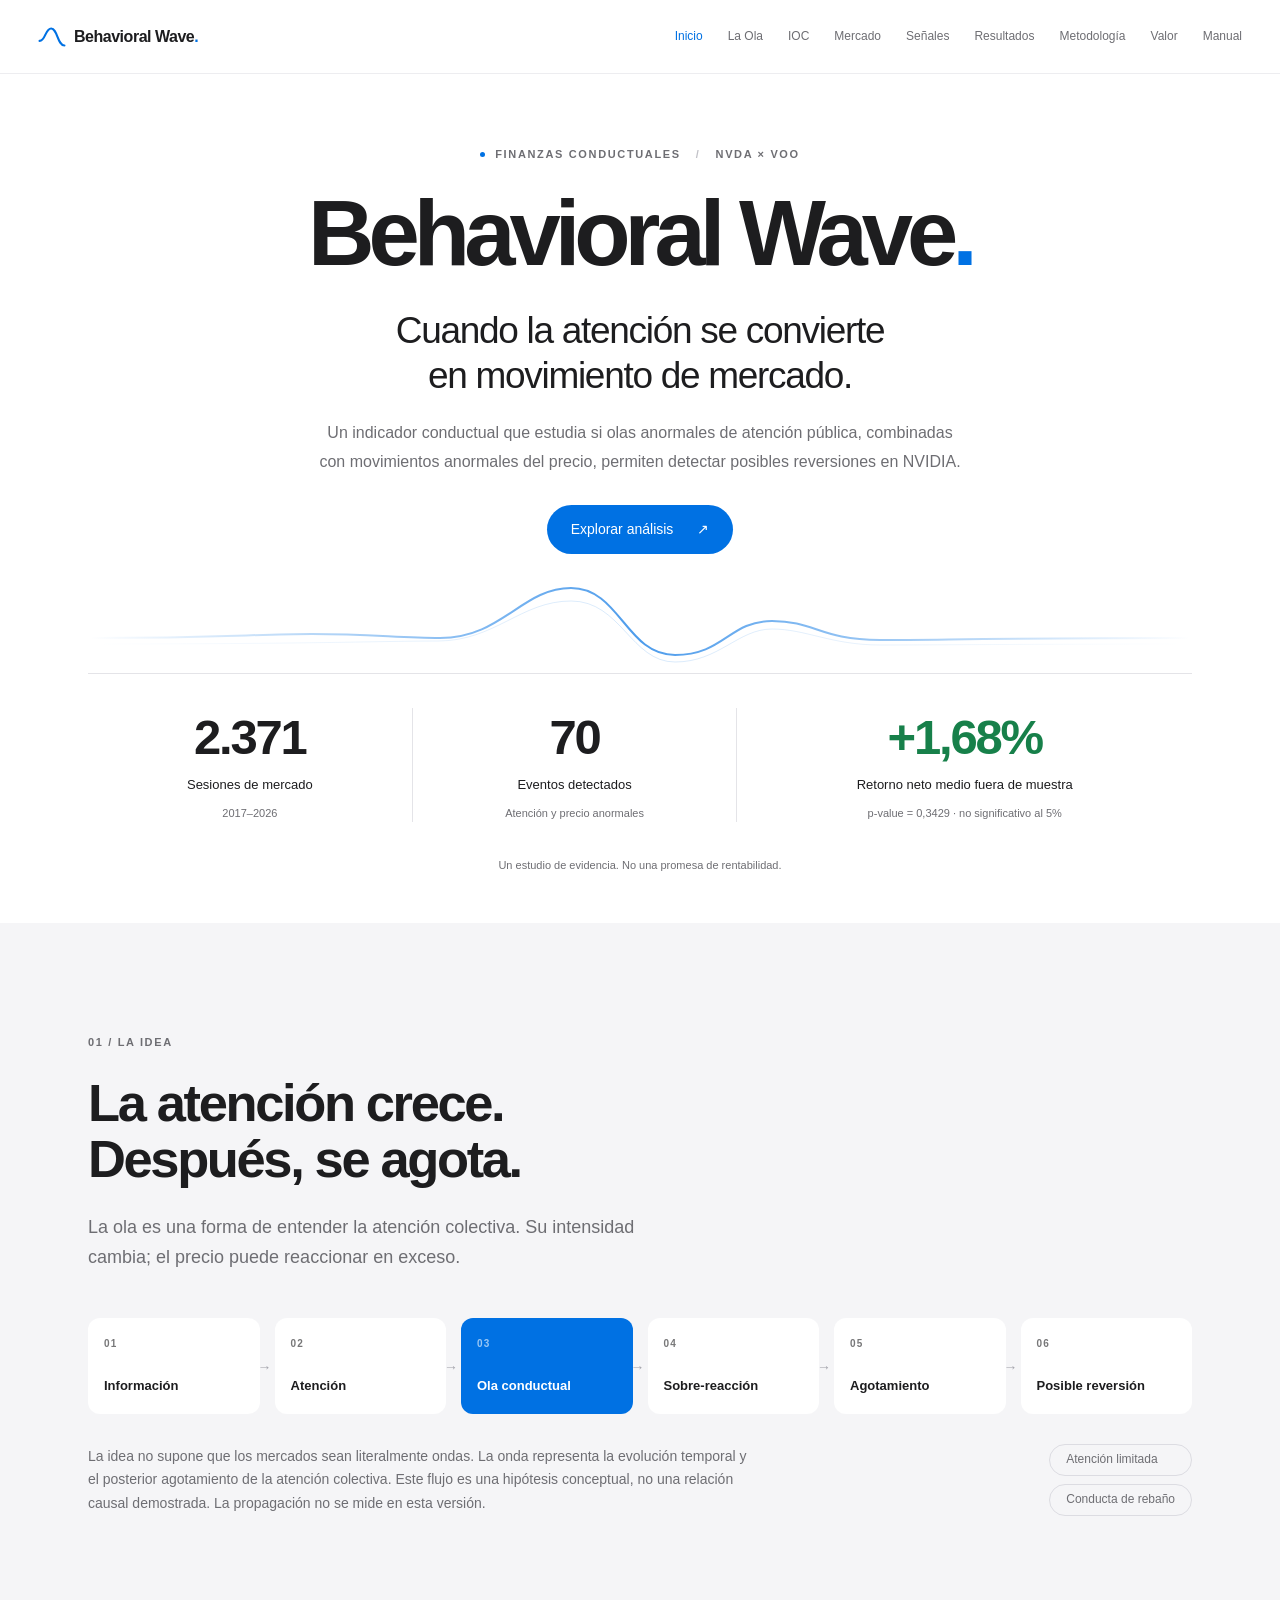
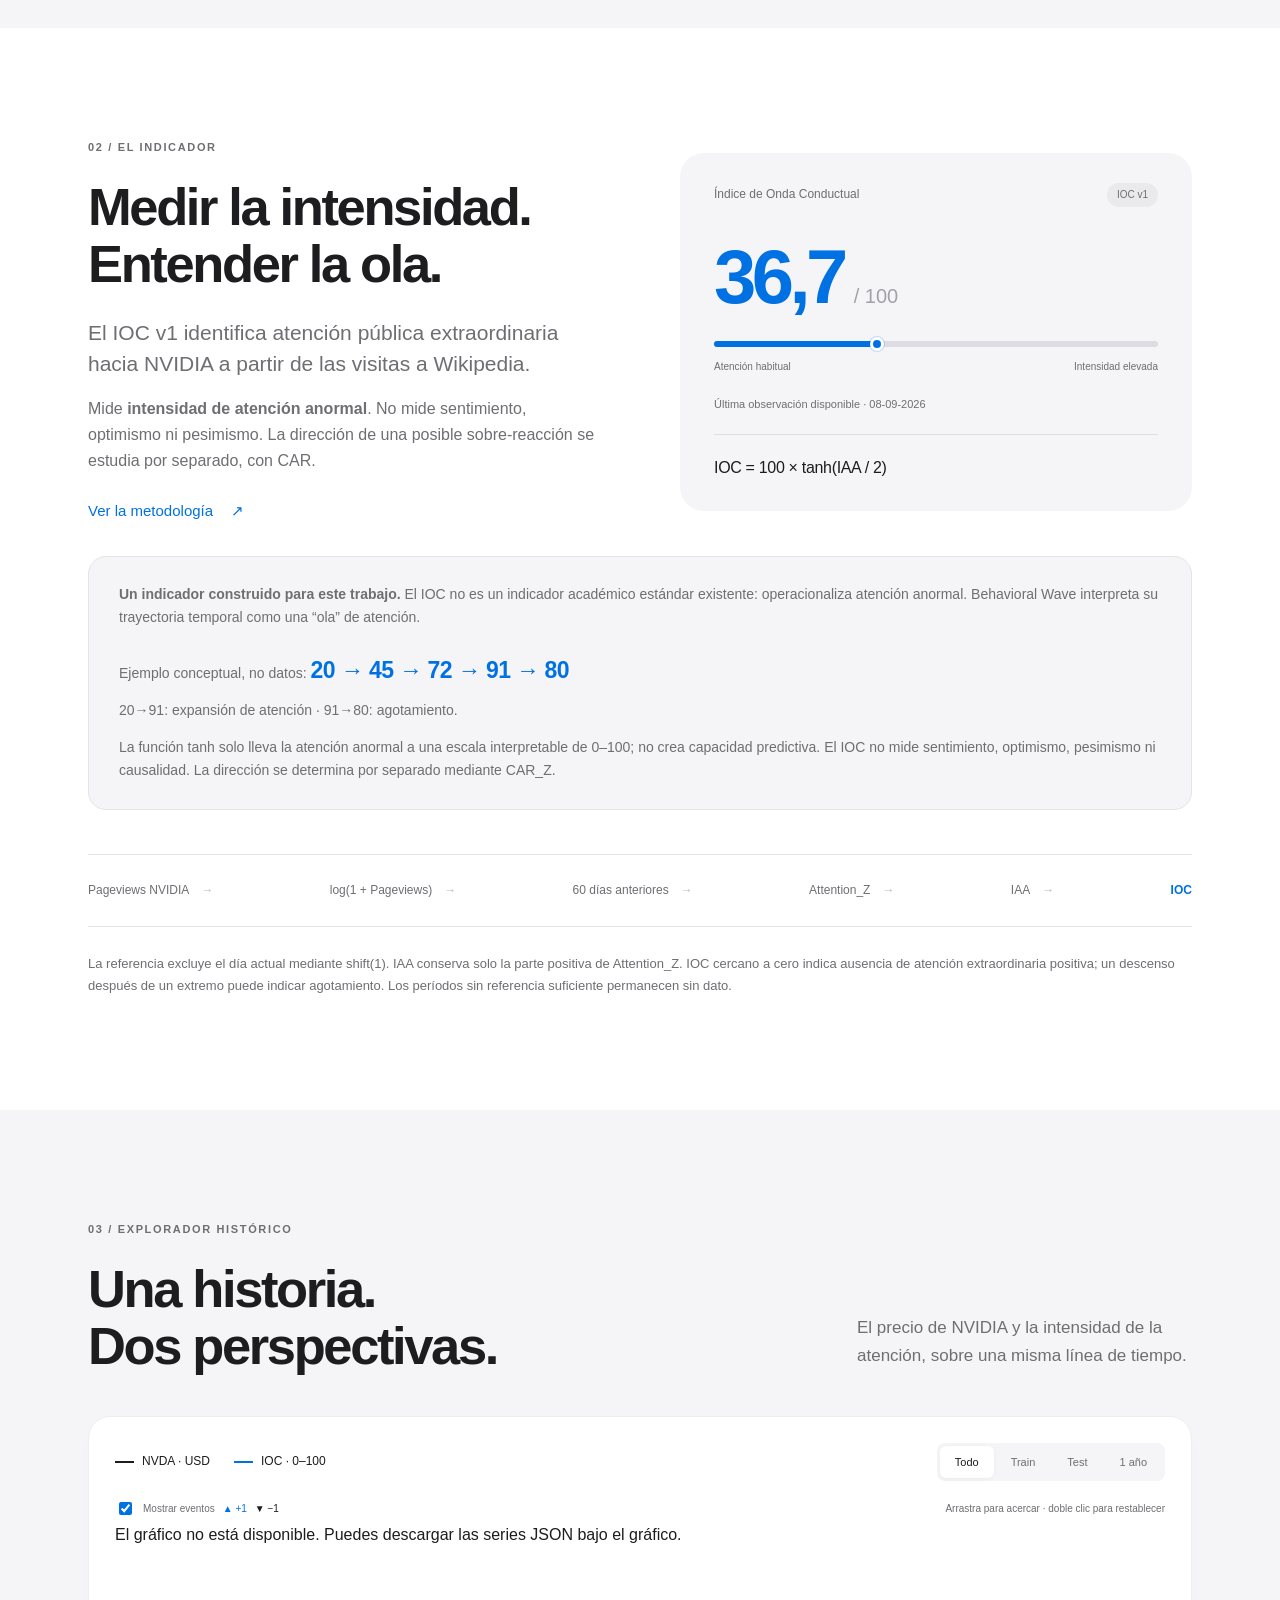
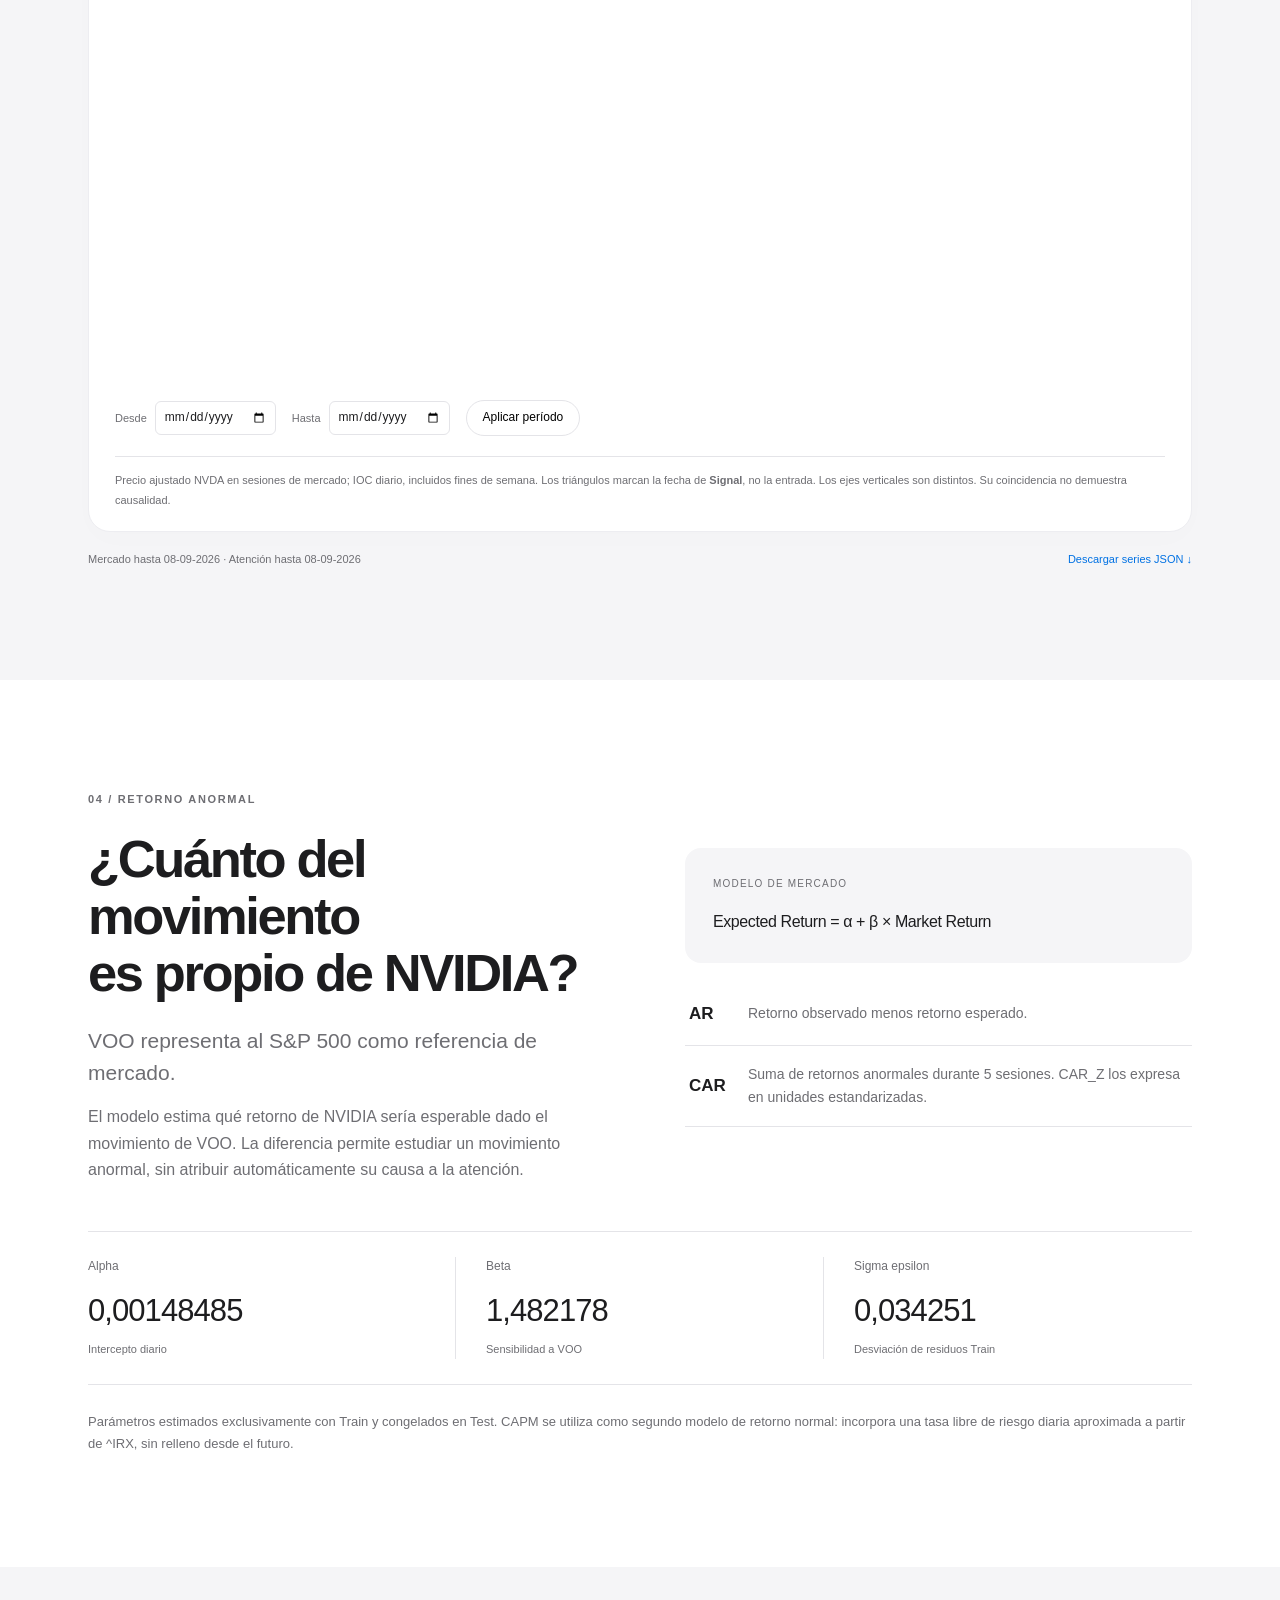
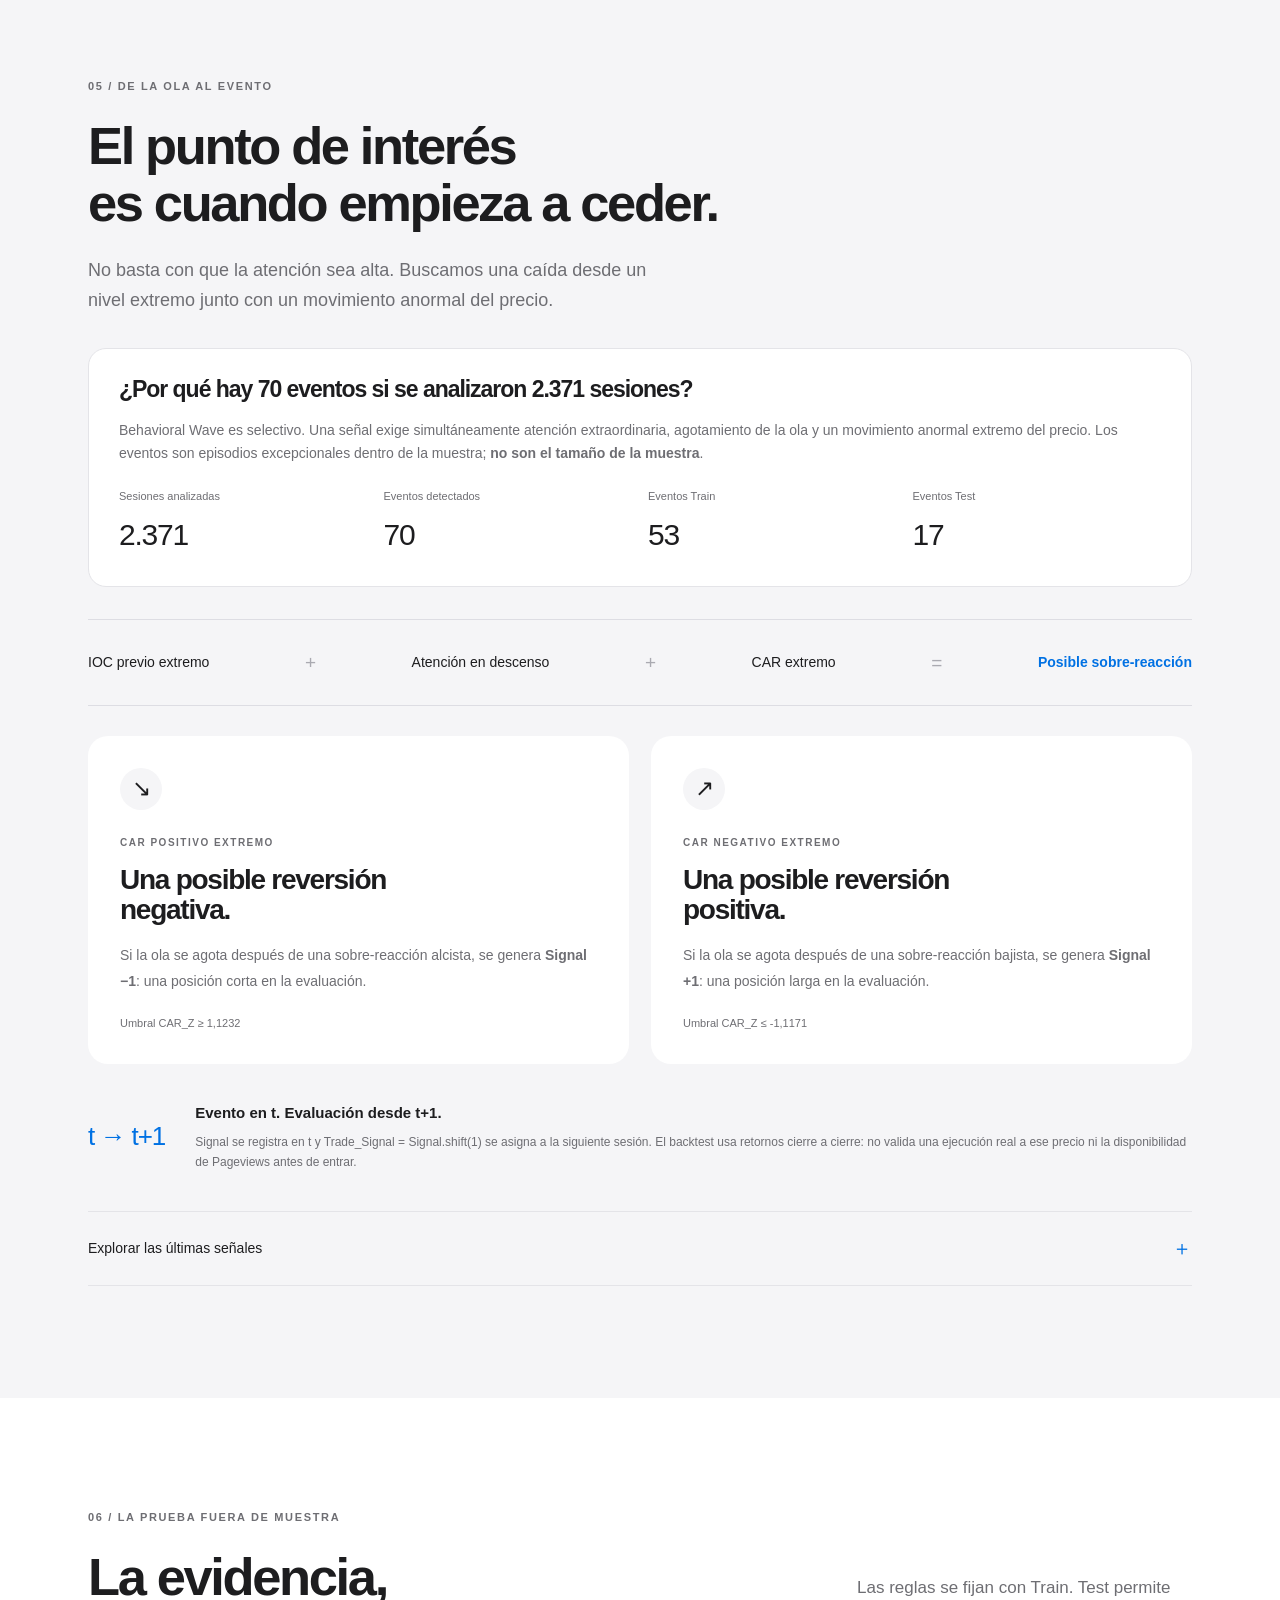
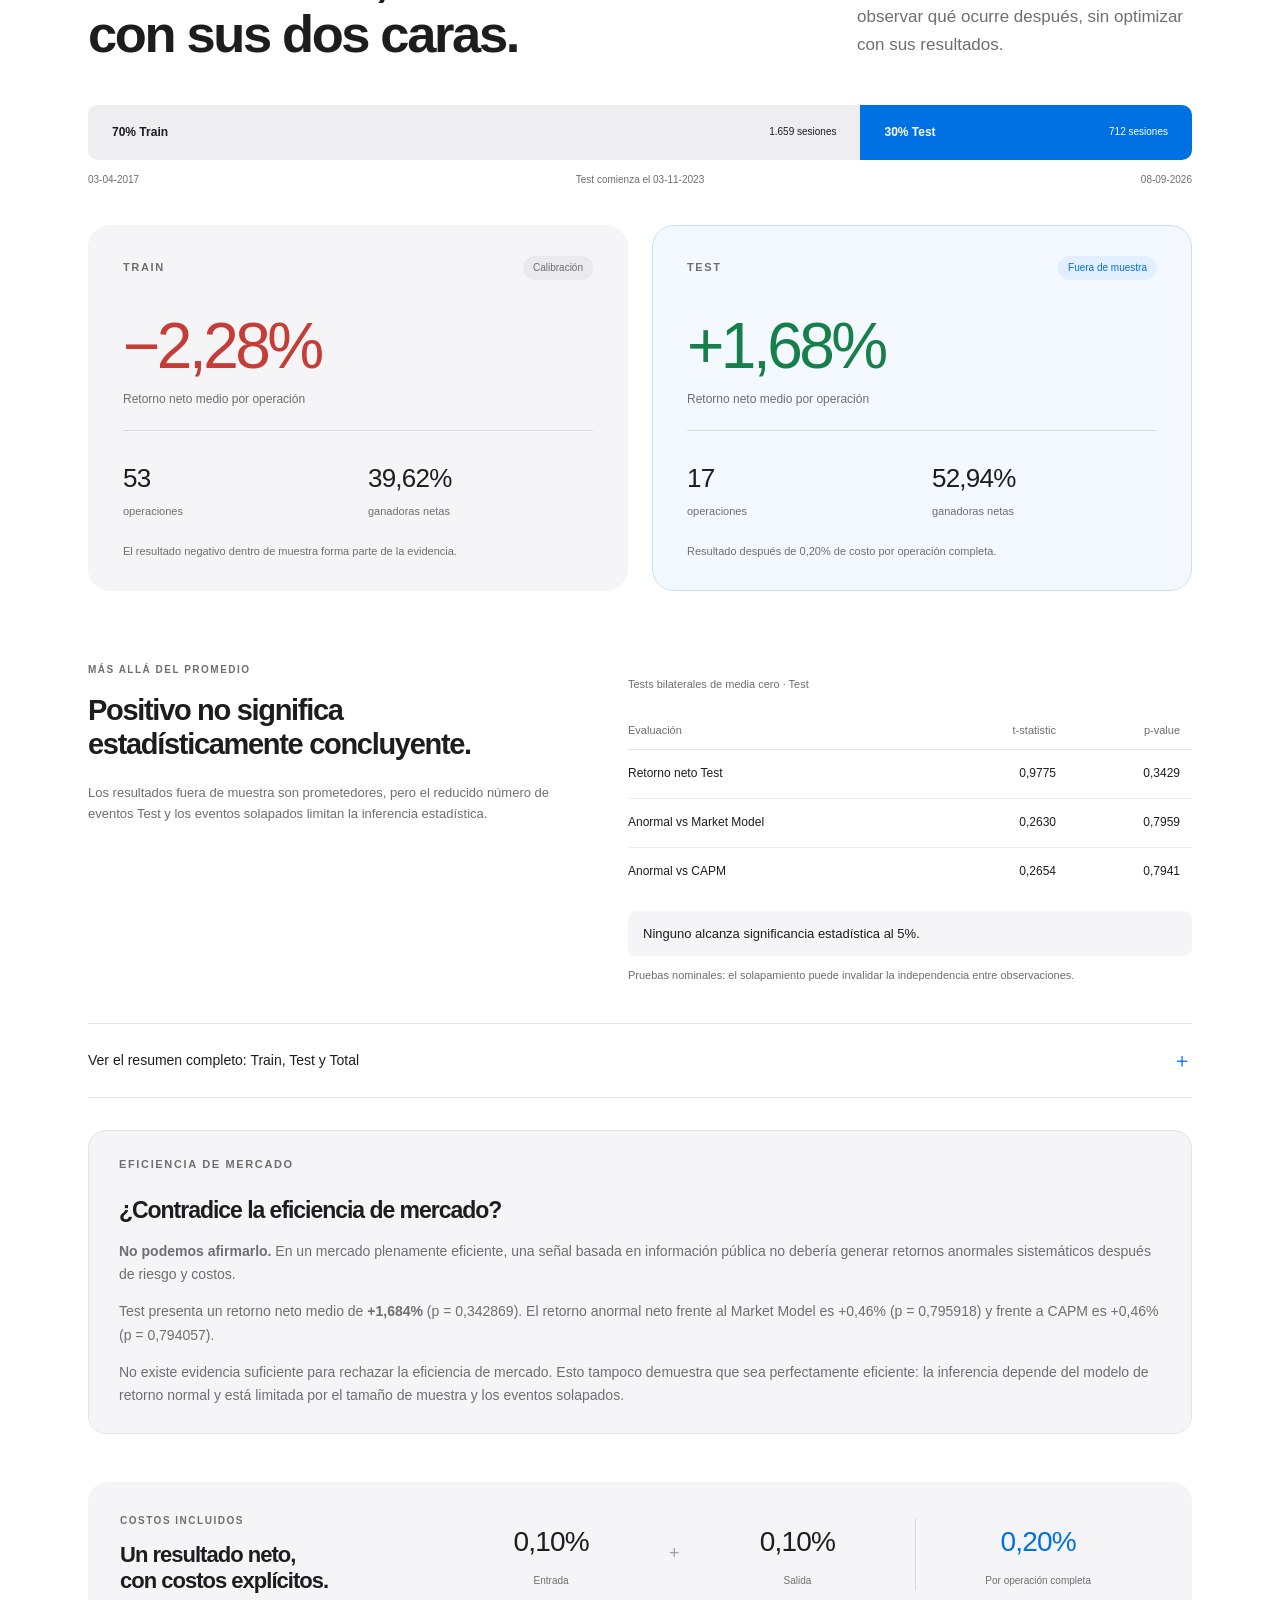
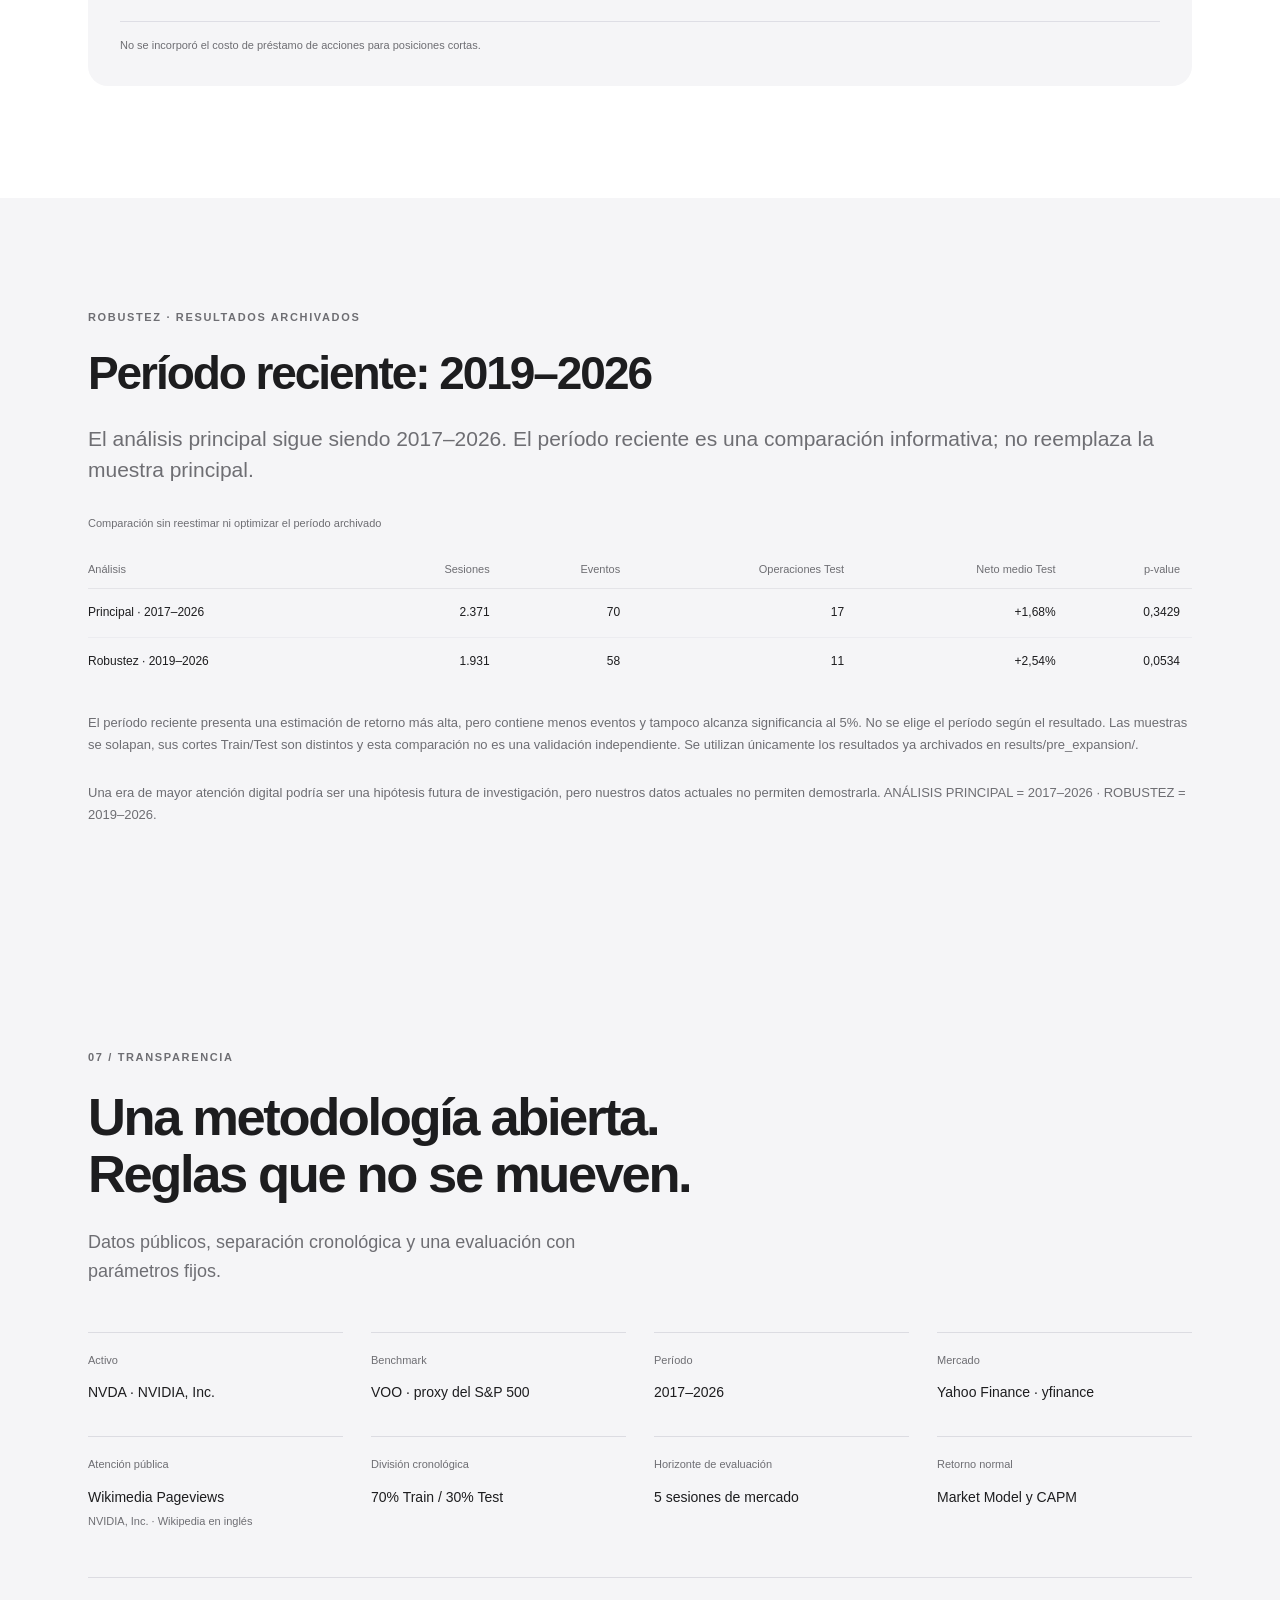
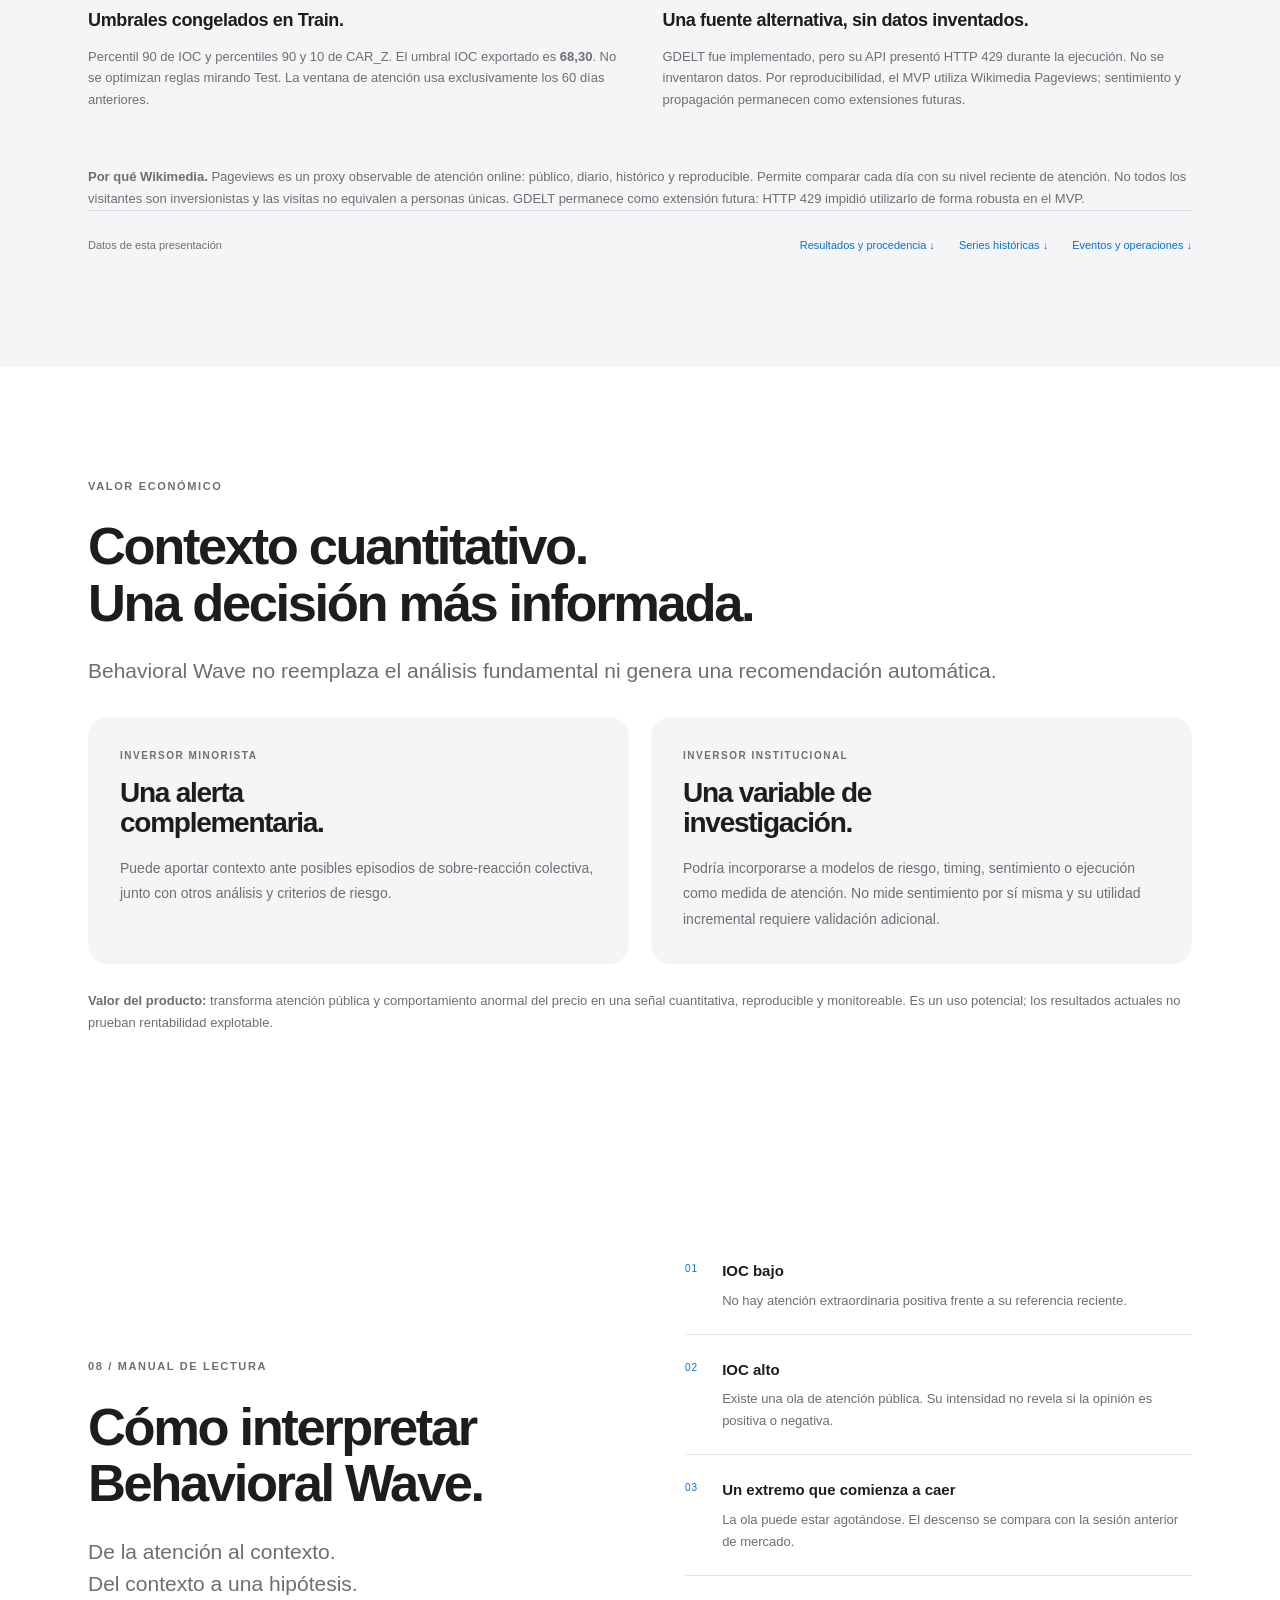
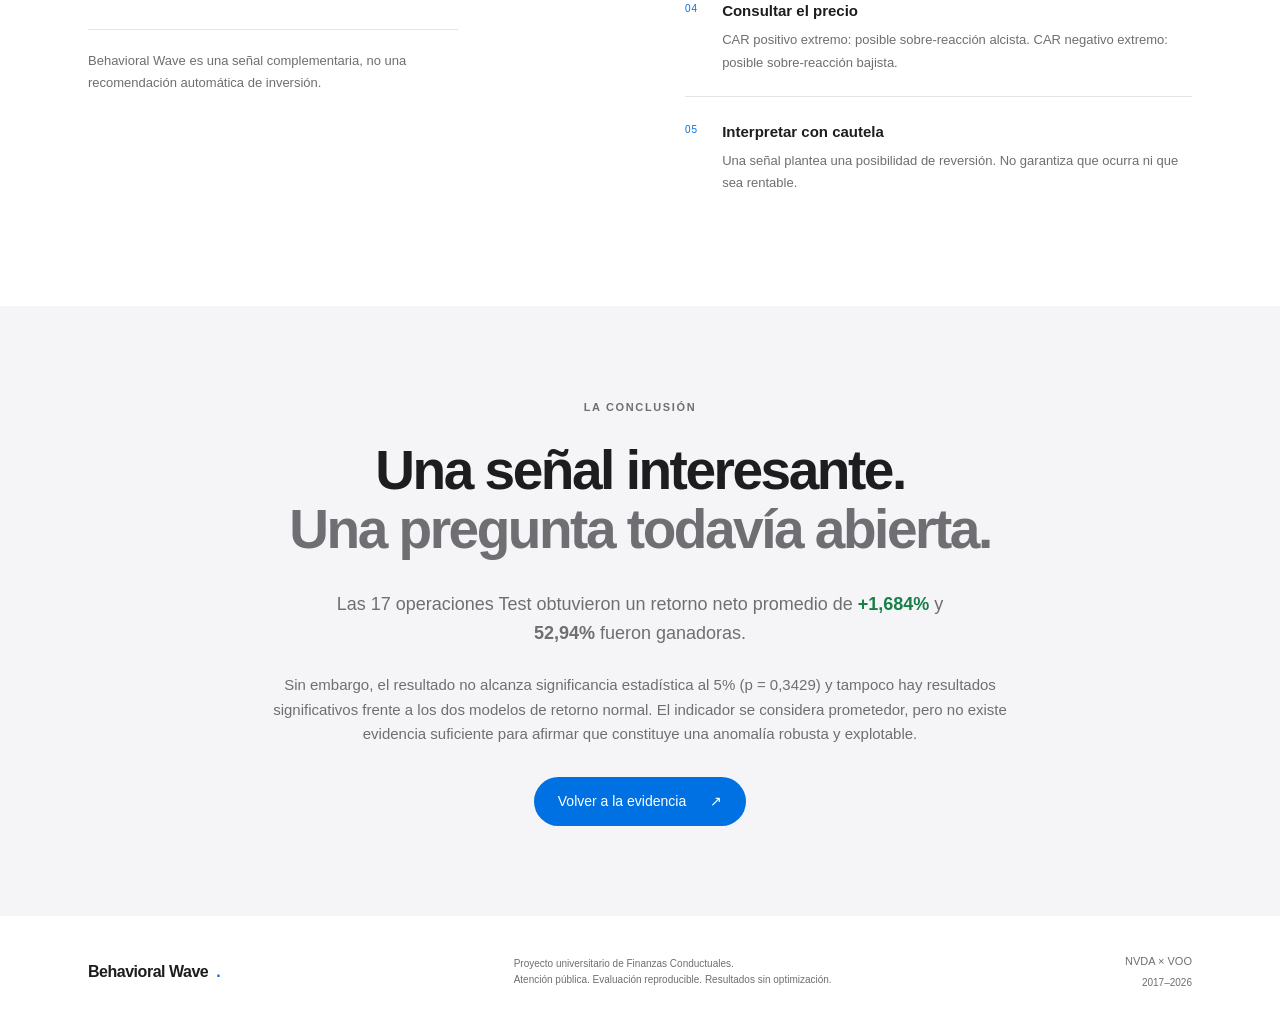
==== commit 9e2617d7: "Cambio de Tesla a NVIDIA" ====
--- a/app/index.html
+++ b/app/index.html
@@ -3,7 +3,7 @@
 <head>
   <meta charset="utf-8">
   <meta name="viewport" content="width=device-width,initial-scale=1">
-  <meta name="description" content="Behavioral Wave: atención pública, retornos anormales y posibles reversiones en Tesla. Un proyecto universitario de Finanzas Conductuales.">
+  <meta name="description" content="Behavioral Wave: atención pública, retornos anormales y posibles reversiones en NVIDIA. Un proyecto universitario de Finanzas Conductuales.">
   <meta name="theme-color" content="#FFFFFF">
   <title>Behavioral Wave — Atención. Mercado. Evidencia.</title>
   <link rel="icon" href="data:image/svg+xml,%3Csvg xmlns='http://www.w3.org/2000/svg' viewBox='0 0 40 40'%3E%3Cpath d='M3 25C12 25 10 9 20 9s8 22 17 22' fill='none' stroke='%230071e3' stroke-width='4'/%3E%3C/svg%3E">
@@ -22,10 +22,10 @@
     <div id="data-status" class="data-status" role="status">Cargando los resultados del estudio…</div>
     <noscript><p class="error-note">Activa JavaScript para cargar las cifras y el gráfico interactivo. Los datos del estudio están disponibles en la carpeta data.</p></noscript>
     <section id="inicio" class="hero container">
-      <div class="eyebrow"><span class="small-dot"></span> FINANZAS CONDUCTUALES <span class="eyebrow-divider">/</span> TSLA × VOO</div>
+      <div class="eyebrow"><span class="small-dot"></span> FINANZAS CONDUCTUALES <span class="eyebrow-divider">/</span> NVDA × VOO</div>
       <h1>Behavioral Wave<span>.</span></h1>
       <p class="hero-tagline">Cuando la atención se convierte<br class="desktop-break"> en movimiento de mercado.</p>
-      <p class="hero-description">Un indicador conductual que estudia si olas anormales de atención pública, combinadas con movimientos anormales del precio, permiten detectar posibles reversiones en Tesla.</p>
+      <p class="hero-description">Un indicador conductual que estudia si olas anormales de atención pública, combinadas con movimientos anormales del precio, permiten detectar posibles reversiones en NVIDIA.</p>
       <a class="button primary" href="#analisis">Explorar análisis <span aria-hidden="true">↗</span></a>
       <svg class="hero-wave" viewBox="0 0 1100 105" fill="none" aria-hidden="true"><defs><linearGradient id="wave-fade"><stop stop-color="#0071e3" stop-opacity="0"/><stop offset=".5" stop-color="#0071e3" stop-opacity=".7"/><stop offset="1" stop-color="#0071e3" stop-opacity="0"/></linearGradient></defs><path d="M0 70C130 70 164 66 222 66S310 70 350 70C412 70 432 20 481 20S536 87 585 87 639 53 682 53 730 72 790 72 905 70 1100 70" stroke="url(#wave-fade)" stroke-width="2"/><path d="M0 76C230 76 291 73 348 73S431 33 481 33 541 94 585 94 648 61 682 61 741 77 790 77 964 76 1100 76" stroke="url(#wave-fade)" opacity=".22"/></svg>
       <div class="hero-kpis"><div><strong data-bind="sessions">—</strong><span>Sesiones de mercado</span><small data-bind="period">Datos históricos validados</small></div><div><strong data-bind="signal_count">—</strong><span>Eventos detectados</span><small>Atención y precio anormales</small></div><div><strong class="positive" data-bind="test_net">—</strong><span>Retorno neto medio fuera de muestra</span><small>p-value = <span data-bind="net_p">—</span> · no significativo al 5%</small></div></div>
@@ -37,23 +37,23 @@
       <div class="idea-bottom"><p>La idea no supone que los mercados sean literalmente ondas. La onda representa la evolución temporal y el posterior agotamiento de la atención colectiva. Este flujo es una hipótesis conceptual, no una relación causal demostrada. La propagación no se mide en esta versión.</p><div class="biases"><span>Atención limitada</span><span>Conducta de rebaño</span></div></div>
     </div></section>
     <section id="ioc" class="section container reveal">
-      <div class="two-column ioc-layout"><div><span class="eyebrow">02 / EL INDICADOR</span><h2>Medir la intensidad.<br>Entender la ola.</h2><p class="lead">El IOC v1 identifica atención pública extraordinaria hacia Tesla a partir de las visitas a Wikipedia.</p><p>Mide <strong>intensidad de atención anormal</strong>. No mide sentimiento, optimismo ni pesimismo. La dirección de una posible sobre-reacción se estudia por separado, con CAR.</p><a class="text-link" href="#metodologia">Ver la metodología <span aria-hidden="true">↗</span></a></div>
+      <div class="two-column ioc-layout"><div><span class="eyebrow">02 / EL INDICADOR</span><h2>Medir la intensidad.<br>Entender la ola.</h2><p class="lead">El IOC v1 identifica atención pública extraordinaria hacia NVIDIA a partir de las visitas a Wikipedia.</p><p>Mide <strong>intensidad de atención anormal</strong>. No mide sentimiento, optimismo ni pesimismo. La dirección de una posible sobre-reacción se estudia por separado, con CAR.</p><a class="text-link" href="#metodologia">Ver la metodología <span aria-hidden="true">↗</span></a></div>
       <div class="ioc-card"><div class="card-topline"><span>Índice de Onda Conductual</span><span class="tag">IOC v1</span></div><div class="ioc-reading"><strong data-bind="latest_ioc">—</strong><span>/ 100</span></div><div class="meter" role="img" aria-label="Escala de intensidad IOC"><div id="ioc-meter-fill"></div><span id="ioc-meter-dot"></span></div><div class="meter-labels"><span>Atención habitual</span><span>Intensidad elevada</span></div><p class="small-text">Última observación disponible · <span data-bind="latest_ioc_date">—</span></p><div class="formula-line">IOC = 100 × tanh(IAA / 2)</div></div></div>
       <div class="academic-note"><p><strong>Un indicador construido para este trabajo.</strong> El IOC no es un indicador académico estándar existente: operacionaliza atención anormal. Behavioral Wave interpreta su trayectoria temporal como una “ola” de atención.</p><p class="conceptual-wave">Ejemplo conceptual, no datos: <b>20 → 45 → 72 → 91 → 80</b><br>20→91: expansión de atención · 91→80: agotamiento.</p><p>La función tanh solo lleva la atención anormal a una escala interpretable de 0–100; no crea capacidad predictiva. El IOC no mide sentimiento, optimismo, pesimismo ni causalidad. La dirección se determina por separado mediante CAR_Z.</p></div>
-      <ol class="formula-flow" aria-label="Construcción del IOC"><li>Pageviews Tesla</li><li>log(1 + Pageviews)</li><li><span data-bind="baseline_days">—</span> días anteriores</li><li>Attention_Z</li><li>IAA</li><li>IOC</li></ol>
+      <ol class="formula-flow" aria-label="Construcción del IOC"><li>Pageviews NVIDIA</li><li>log(1 + Pageviews)</li><li><span data-bind="baseline_days">—</span> días anteriores</li><li>Attention_Z</li><li>IAA</li><li>IOC</li></ol>
       <p class="method-note">La referencia excluye el día actual mediante shift(1). IAA conserva solo la parte positiva de Attention_Z. IOC cercano a cero indica ausencia de atención extraordinaria positiva; un descenso después de un extremo puede indicar agotamiento. Los períodos sin referencia suficiente permanecen sin dato.</p>
     </section>
     <section id="analisis" class="section soft"><div class="container reveal">
-      <div class="heading-row"><div><span class="eyebrow">03 / EXPLORADOR HISTÓRICO</span><h2>Una historia.<br>Dos perspectivas.</h2></div><p>El precio de Tesla y la intensidad de la atención, sobre una misma línea de tiempo.</p></div>
-      <div class="chart-card"><div class="chart-toolbar"><div class="chart-key"><span><i class="key-price"></i>TSLA · USD</span><span><i class="key-ioc"></i>IOC · 0–100</span></div><div class="range-buttons" role="group" aria-label="Período del gráfico"><button data-range="all" class="selected" aria-pressed="true">Todo</button><button data-range="train" aria-pressed="false">Train</button><button data-range="test" aria-pressed="false">Test</button><button data-range="1y" aria-pressed="false">1 año</button></div></div>
+      <div class="heading-row"><div><span class="eyebrow">03 / EXPLORADOR HISTÓRICO</span><h2>Una historia.<br>Dos perspectivas.</h2></div><p>El precio de NVIDIA y la intensidad de la atención, sobre una misma línea de tiempo.</p></div>
+      <div class="chart-card"><div class="chart-toolbar"><div class="chart-key"><span><i class="key-price"></i>NVDA · USD</span><span><i class="key-ioc"></i>IOC · 0–100</span></div><div class="range-buttons" role="group" aria-label="Período del gráfico"><button data-range="all" class="selected" aria-pressed="true">Todo</button><button data-range="train" aria-pressed="false">Train</button><button data-range="test" aria-pressed="false">Test</button><button data-range="1y" aria-pressed="false">1 año</button></div></div>
       <div class="chart-options"><label><input id="show-signals" type="checkbox" checked> Mostrar eventos <span class="marker-up">▲ +1</span> <span class="marker-down">▼ −1</span></label><span>Arrastra para acercar · doble clic para restablecer</span></div>
-      <div id="history-chart" aria-label="Gráfico interactivo de precio Tesla e IOC. Selecciona un período o arrastra para hacer zoom."><p class="chart-loading">Preparando la serie histórica…</p></div>
+      <div id="history-chart" aria-label="Gráfico interactivo de precio NVIDIA e IOC. Selecciona un período o arrastra para hacer zoom."><p class="chart-loading">Preparando la serie histórica…</p></div>
       <div class="date-controls"><label>Desde <input id="chart-start" type="date"></label><label>Hasta <input id="chart-end" type="date"></label><button id="apply-dates" class="button small" type="button">Aplicar período</button><span id="date-error" role="status"></span></div>
-      <p class="chart-caption">Precio ajustado TSLA en sesiones de mercado; IOC diario, incluidos fines de semana. Los triángulos marcan la fecha de <strong>Signal</strong>, no la entrada. Los ejes verticales son distintos. Su coincidencia no demuestra causalidad.</p></div>
+      <p class="chart-caption">Precio ajustado NVDA en sesiones de mercado; IOC diario, incluidos fines de semana. Los triángulos marcan la fecha de <strong>Signal</strong>, no la entrada. Los ejes verticales son distintos. Su coincidencia no demuestra causalidad.</p></div>
       <div class="data-footnote"><span>Mercado hasta <span data-bind="market_end">—</span> · Atención hasta <span data-bind="attention_end">—</span></span><a href="data/series.json" download>Descargar series JSON ↓</a></div>
     </div></section>
     <section id="mercado" class="section container reveal">
-      <div class="two-column"><div><span class="eyebrow">04 / RETORNO ANORMAL</span><h2>¿Cuánto del movimiento<br>es propio de Tesla?</h2><p class="lead">VOO representa al S&amp;P 500 como referencia de mercado.</p><p>El modelo estima qué retorno de Tesla sería esperable dado el movimiento de VOO. La diferencia permite estudiar un movimiento anormal, sin atribuir automáticamente su causa a la atención.</p></div><div class="market-explainer"><div class="formula-block"><span>MODELO DE MERCADO</span><code>Expected Return = α + β × Market Return</code></div><div class="definition"><b>AR</b><p>Retorno observado menos retorno esperado.</p></div><div class="definition"><b>CAR</b><p>Suma de retornos anormales durante <span data-bind="horizon">—</span> sesiones. CAR_Z los expresa en unidades estandarizadas.</p></div></div></div>
+      <div class="two-column"><div><span class="eyebrow">04 / RETORNO ANORMAL</span><h2>¿Cuánto del movimiento<br>es propio de NVIDIA?</h2><p class="lead">VOO representa al S&amp;P 500 como referencia de mercado.</p><p>El modelo estima qué retorno de NVIDIA sería esperable dado el movimiento de VOO. La diferencia permite estudiar un movimiento anormal, sin atribuir automáticamente su causa a la atención.</p></div><div class="market-explainer"><div class="formula-block"><span>MODELO DE MERCADO</span><code>Expected Return = α + β × Market Return</code></div><div class="definition"><b>AR</b><p>Retorno observado menos retorno esperado.</p></div><div class="definition"><b>CAR</b><p>Suma de retornos anormales durante <span data-bind="horizon">—</span> sesiones. CAR_Z los expresa en unidades estandarizadas.</p></div></div></div>
       <div class="parameter-grid"><div><span>Alpha</span><strong data-bind="alpha">—</strong><small>Intercepto diario</small></div><div><span>Beta</span><strong data-bind="beta">—</strong><small>Sensibilidad a VOO</small></div><div><span>Sigma epsilon</span><strong data-bind="sigma">—</strong><small>Desviación de residuos Train</small></div></div>
       <p class="method-note">Parámetros estimados exclusivamente con Train y congelados en Test. CAPM se utiliza como segundo modelo de retorno normal: incorpora una tasa libre de riesgo diaria aproximada a partir de ^IRX, sin relleno desde el futuro.</p>
     </section>
@@ -77,7 +77,7 @@
     <section id="robustez" class="section soft"><div class="container reveal"><span class="eyebrow">ROBUSTEZ · RESULTADOS ARCHIVADOS</span><h2>Período reciente: 2019–2026</h2><p class="lead">El análisis principal sigue siendo <span data-bind="period">—</span>. El período reciente es una comparación informativa; no reemplaza la muestra principal.</p><div class="table-scroll"><table><caption>Comparación sin reestimar ni optimizar el período archivado</caption><thead><tr><th>Análisis</th><th>Sesiones</th><th>Eventos</th><th>Operaciones Test</th><th>Neto medio Test</th><th>p-value</th></tr></thead><tbody id="robustness-rows"></tbody></table></div><p class="method-note">El período reciente presenta una estimación de retorno más alta, pero contiene menos eventos y tampoco alcanza significancia al 5%. No se elige el período según el resultado. Las muestras se solapan, sus cortes Train/Test son distintos y esta comparación no es una validación independiente. Se utilizan únicamente los resultados ya archivados en results/pre_expansion/.</p><p class="method-note">Una era de mayor atención digital podría ser una hipótesis futura de investigación, pero nuestros datos actuales no permiten demostrarla. ANÁLISIS PRINCIPAL = <span data-bind="period">—</span> · ROBUSTEZ = 2019–2026.</p></div></section>
     <section id="metodologia" class="section soft"><div class="container reveal">
       <div class="section-heading"><span class="eyebrow">07 / TRANSPARENCIA</span><h2>Una metodología abierta.<br>Reglas que no se mueven.</h2><p>Datos públicos, separación cronológica y una evaluación con parámetros fijos.</p></div>
-      <dl class="method-grid"><div><dt>Activo</dt><dd>TSLA · Tesla, Inc.</dd></div><div><dt>Benchmark</dt><dd>VOO · proxy del S&amp;P 500</dd></div><div><dt>Período</dt><dd data-bind="period">—</dd></div><div><dt>Mercado</dt><dd>Yahoo Finance · yfinance</dd></div><div><dt>Atención pública</dt><dd>Wikimedia Pageviews<br><small>Tesla, Inc. · Wikipedia en inglés</small></dd></div><div><dt>División cronológica</dt><dd><span data-bind="train_pct">—</span> Train / <span data-bind="test_pct">—</span> Test</dd></div><div><dt>Horizonte de evaluación</dt><dd><span data-bind="horizon">—</span> sesiones de mercado</dd></div><div><dt>Retorno normal</dt><dd>Market Model y CAPM</dd></div></dl>
+      <dl class="method-grid"><div><dt>Activo</dt><dd>NVDA · NVIDIA, Inc.</dd></div><div><dt>Benchmark</dt><dd>VOO · proxy del S&amp;P 500</dd></div><div><dt>Período</dt><dd data-bind="period">—</dd></div><div><dt>Mercado</dt><dd>Yahoo Finance · yfinance</dd></div><div><dt>Atención pública</dt><dd>Wikimedia Pageviews<br><small>NVIDIA, Inc. · Wikipedia en inglés</small></dd></div><div><dt>División cronológica</dt><dd><span data-bind="train_pct">—</span> Train / <span data-bind="test_pct">—</span> Test</dd></div><div><dt>Horizonte de evaluación</dt><dd><span data-bind="horizon">—</span> sesiones de mercado</dd></div><div><dt>Retorno normal</dt><dd>Market Model y CAPM</dd></div></dl>
       <div class="method-notes"><article><h3>Umbrales congelados en Train.</h3><p>Percentil 90 de IOC y percentiles 90 y 10 de CAR_Z. El umbral IOC exportado es <strong data-bind="ioc_threshold">—</strong>. No se optimizan reglas mirando Test. La ventana de atención usa exclusivamente los <span data-bind="baseline_days">—</span> días anteriores.</p></article><article><h3>Una fuente alternativa, sin datos inventados.</h3><p>GDELT fue implementado, pero su API presentó HTTP 429 durante la ejecución. No se inventaron datos. Por reproducibilidad, el MVP utiliza Wikimedia Pageviews; sentimiento y propagación permanecen como extensiones futuras.</p></article></div>
       <p class="method-note"><strong>Por qué Wikimedia.</strong> Pageviews es un proxy observable de atención online: público, diario, histórico y reproducible. Permite comparar cada día con su nivel reciente de atención. No todos los visitantes son inversionistas y las visitas no equivalen a personas únicas. GDELT permanece como extensión futura: HTTP 429 impidió utilizarlo de forma robusta en el MVP.</p>
       <div class="source-links"><span>Datos de esta presentación</span><a href="data/overview.json" download>Resultados y procedencia ↓</a><a href="data/series.json" download>Series históricas ↓</a><a href="data/events.json" download>Eventos y operaciones ↓</a></div>
@@ -86,6 +86,6 @@
     <section id="manual" class="section container reveal"><div class="two-column"><div><span class="eyebrow">08 / MANUAL DE LECTURA</span><h2>Cómo interpretar<br>Behavioral Wave.</h2><p class="lead">De la atención al contexto.<br>Del contexto a una hipótesis.</p><p class="manual-note">Behavioral Wave es una señal complementaria, no una recomendación automática de inversión.</p></div><div class="manual-steps"><div><span>01</span><p><strong>IOC bajo</strong>No hay atención extraordinaria positiva frente a su referencia reciente.</p></div><div><span>02</span><p><strong>IOC alto</strong>Existe una ola de atención pública. Su intensidad no revela si la opinión es positiva o negativa.</p></div><div><span>03</span><p><strong>Un extremo que comienza a caer</strong>La ola puede estar agotándose. El descenso se compara con la sesión anterior de mercado.</p></div><div><span>04</span><p><strong>Consultar el precio</strong>CAR positivo extremo: posible sobre-reacción alcista. CAR negativo extremo: posible sobre-reacción bajista.</p></div><div><span>05</span><p><strong>Interpretar con cautela</strong>Una señal plantea una posibilidad de reversión. No garantiza que ocurra ni que sea rentable.</p></div></div></div></section>
     <section class="conclusion soft"><div class="container reveal"><span class="eyebrow">LA CONCLUSIÓN</span><h2>Una señal interesante.<br><span>Una pregunta todavía abierta.</span></h2><p>Las <span data-bind="test_trades">—</span> operaciones Test obtuvieron un retorno neto promedio de <strong class="positive" data-bind="test_net_precise">—</strong> y <strong data-bind="test_win">—</strong> fueron ganadoras.</p><p>Sin embargo, el resultado no alcanza significancia estadística al 5% (p = <span data-bind="net_p">—</span>) y tampoco hay resultados significativos frente a los dos modelos de retorno normal. El indicador se considera prometedor, pero no existe evidencia suficiente para afirmar que constituye una anomalía robusta y explotable.</p><a class="button primary" href="#resultados">Volver a la evidencia <span aria-hidden="true">↗</span></a></div></section>
   </main>
-  <footer class="container"><a class="brand" href="#inicio">Behavioral Wave<span class="brand-dot">.</span></a><p>Proyecto universitario de Finanzas Conductuales.<br>Atención pública. Evaluación reproducible. Resultados sin optimización.</p><span>TSLA × VOO <span class="footer-year" data-bind="period">—</span></span></footer>
+  <footer class="container"><a class="brand" href="#inicio">Behavioral Wave<span class="brand-dot">.</span></a><p>Proyecto universitario de Finanzas Conductuales.<br>Atención pública. Evaluación reproducible. Resultados sin optimización.</p><span>NVDA × VOO <span class="footer-year" data-bind="period">—</span></span></footer>
 </body>
 </html>
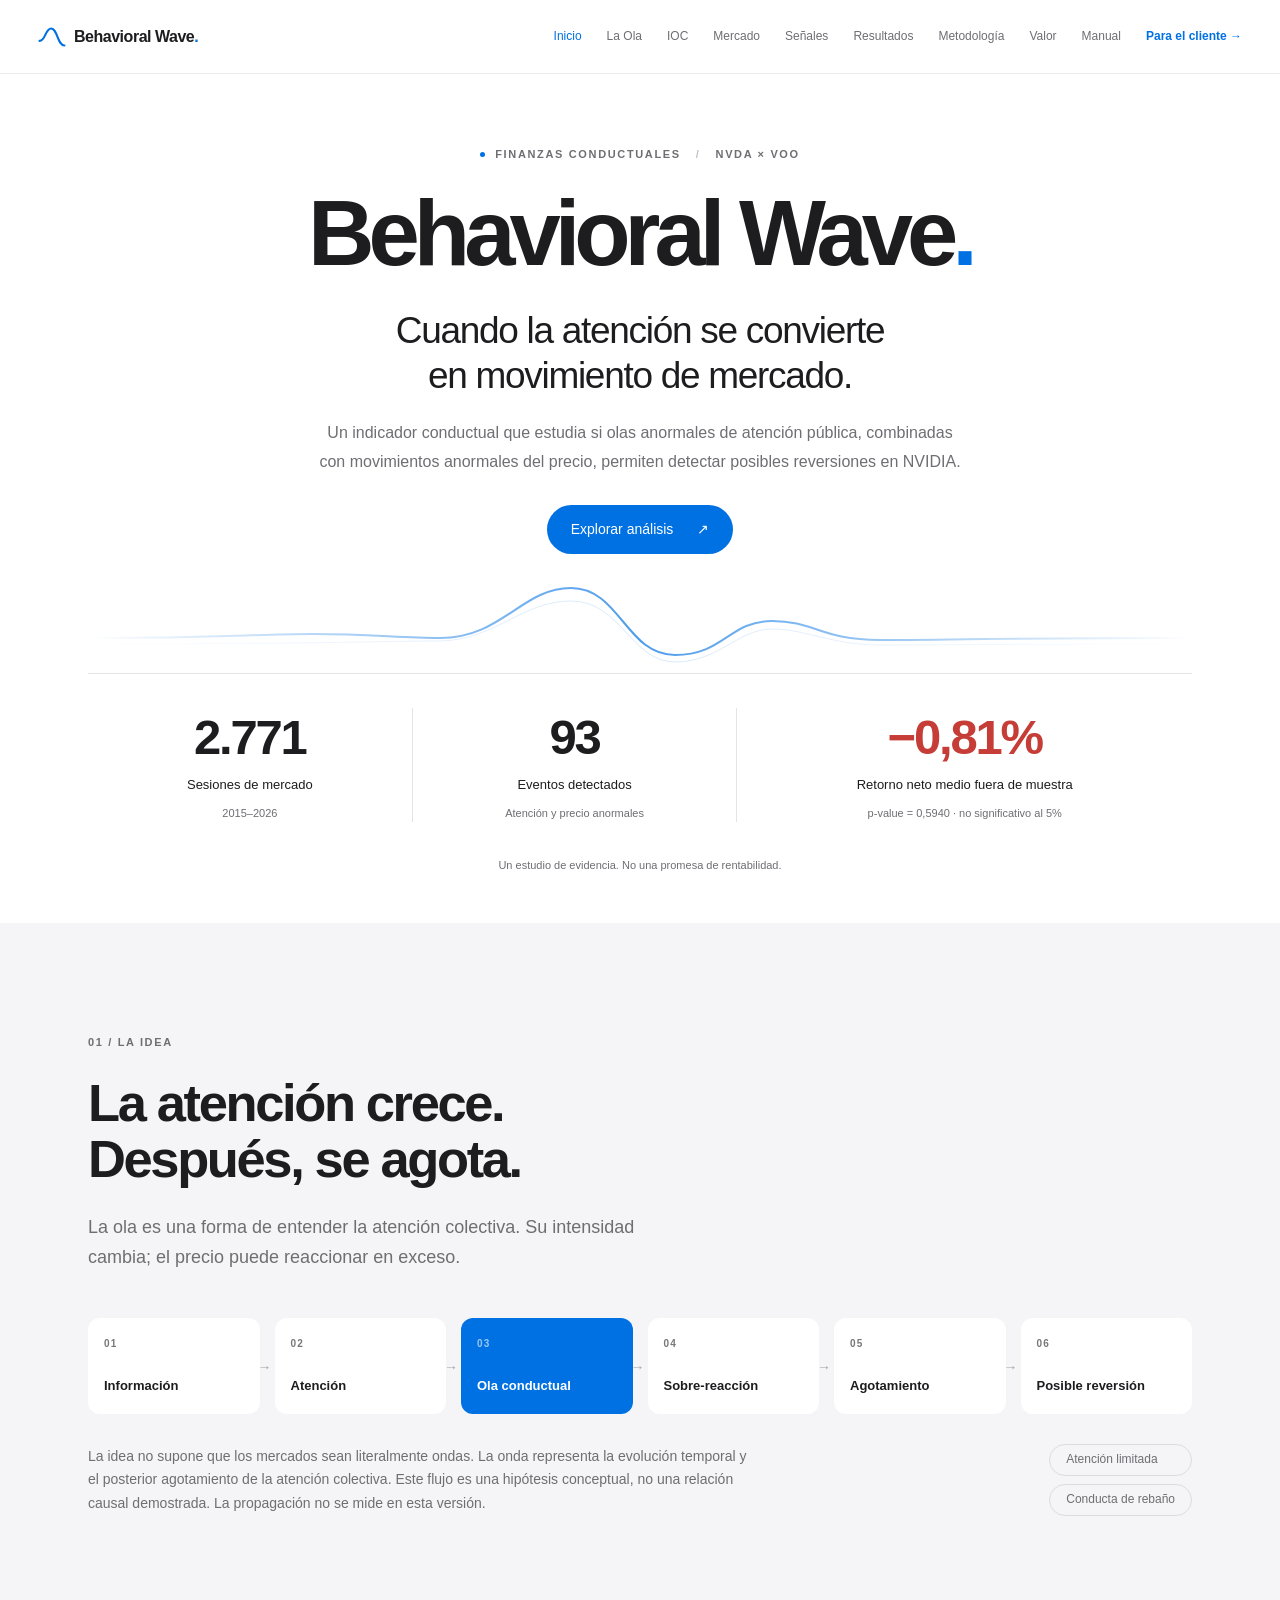
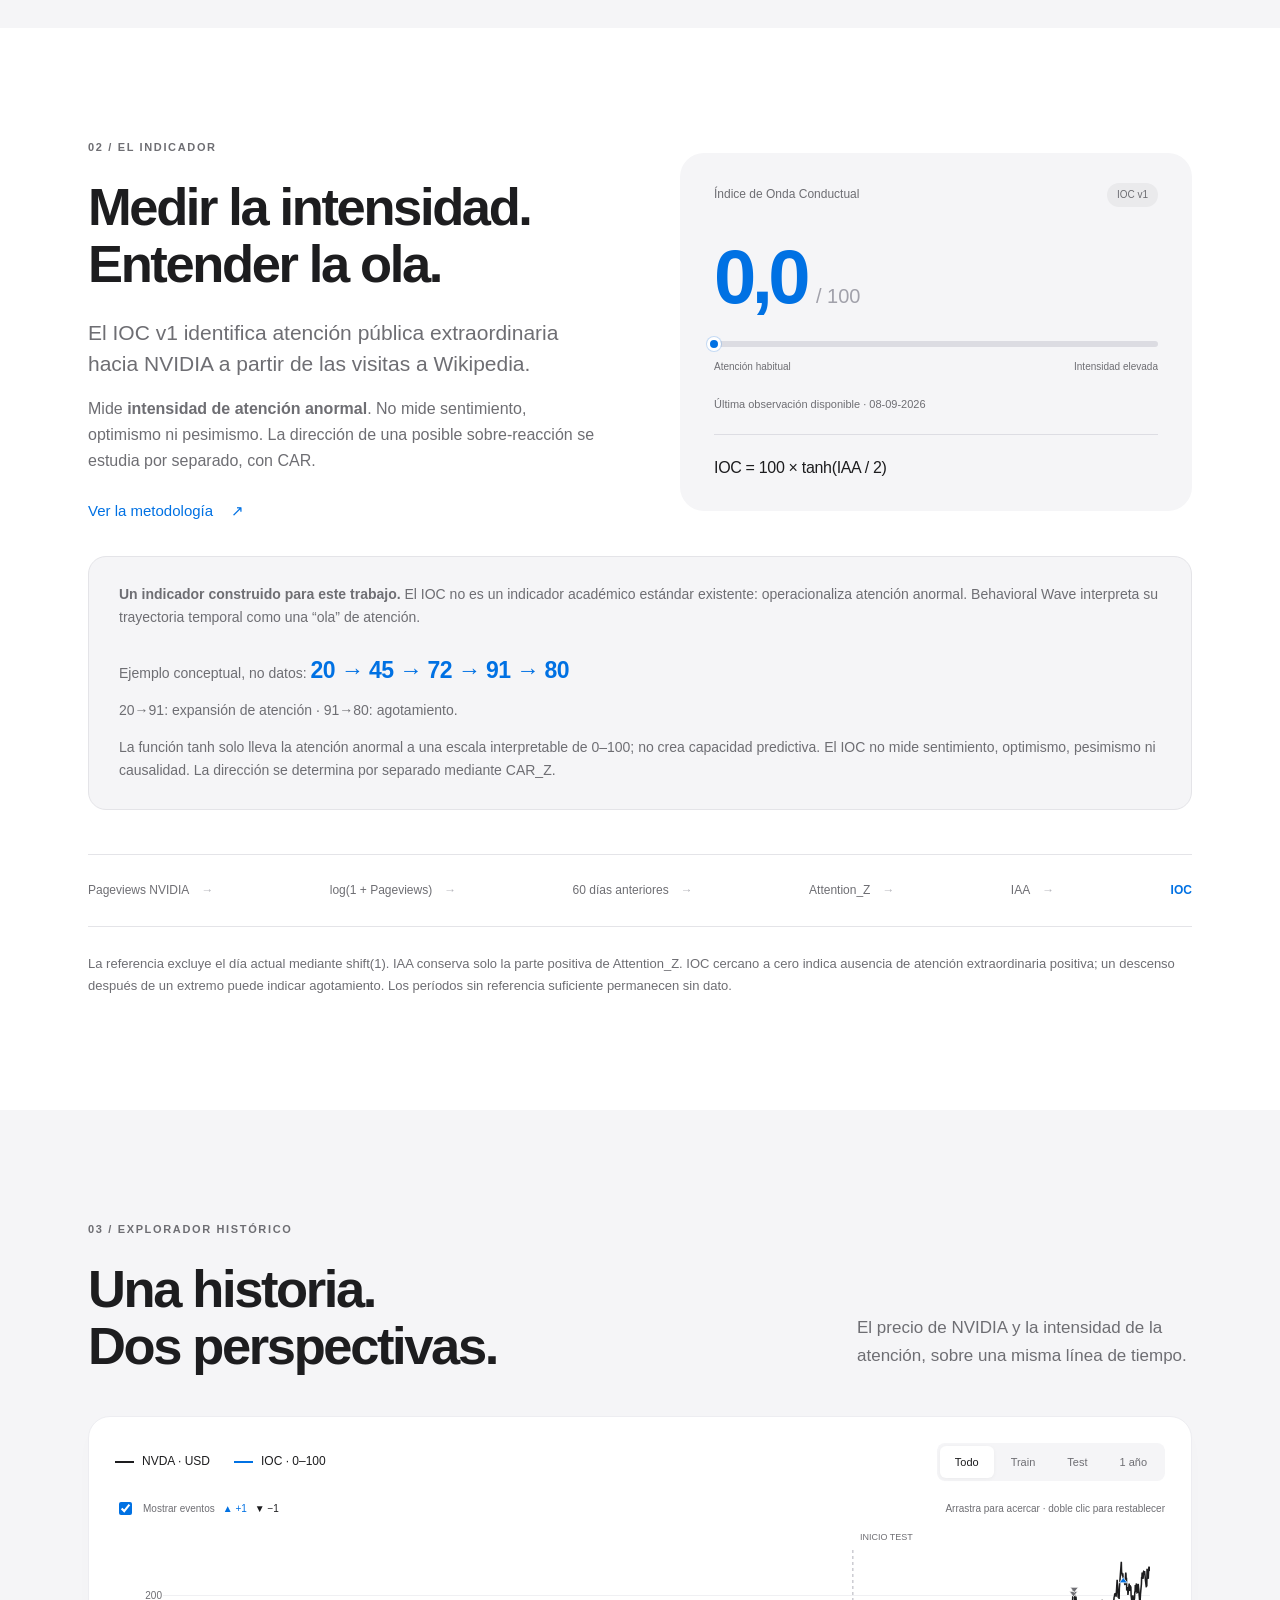
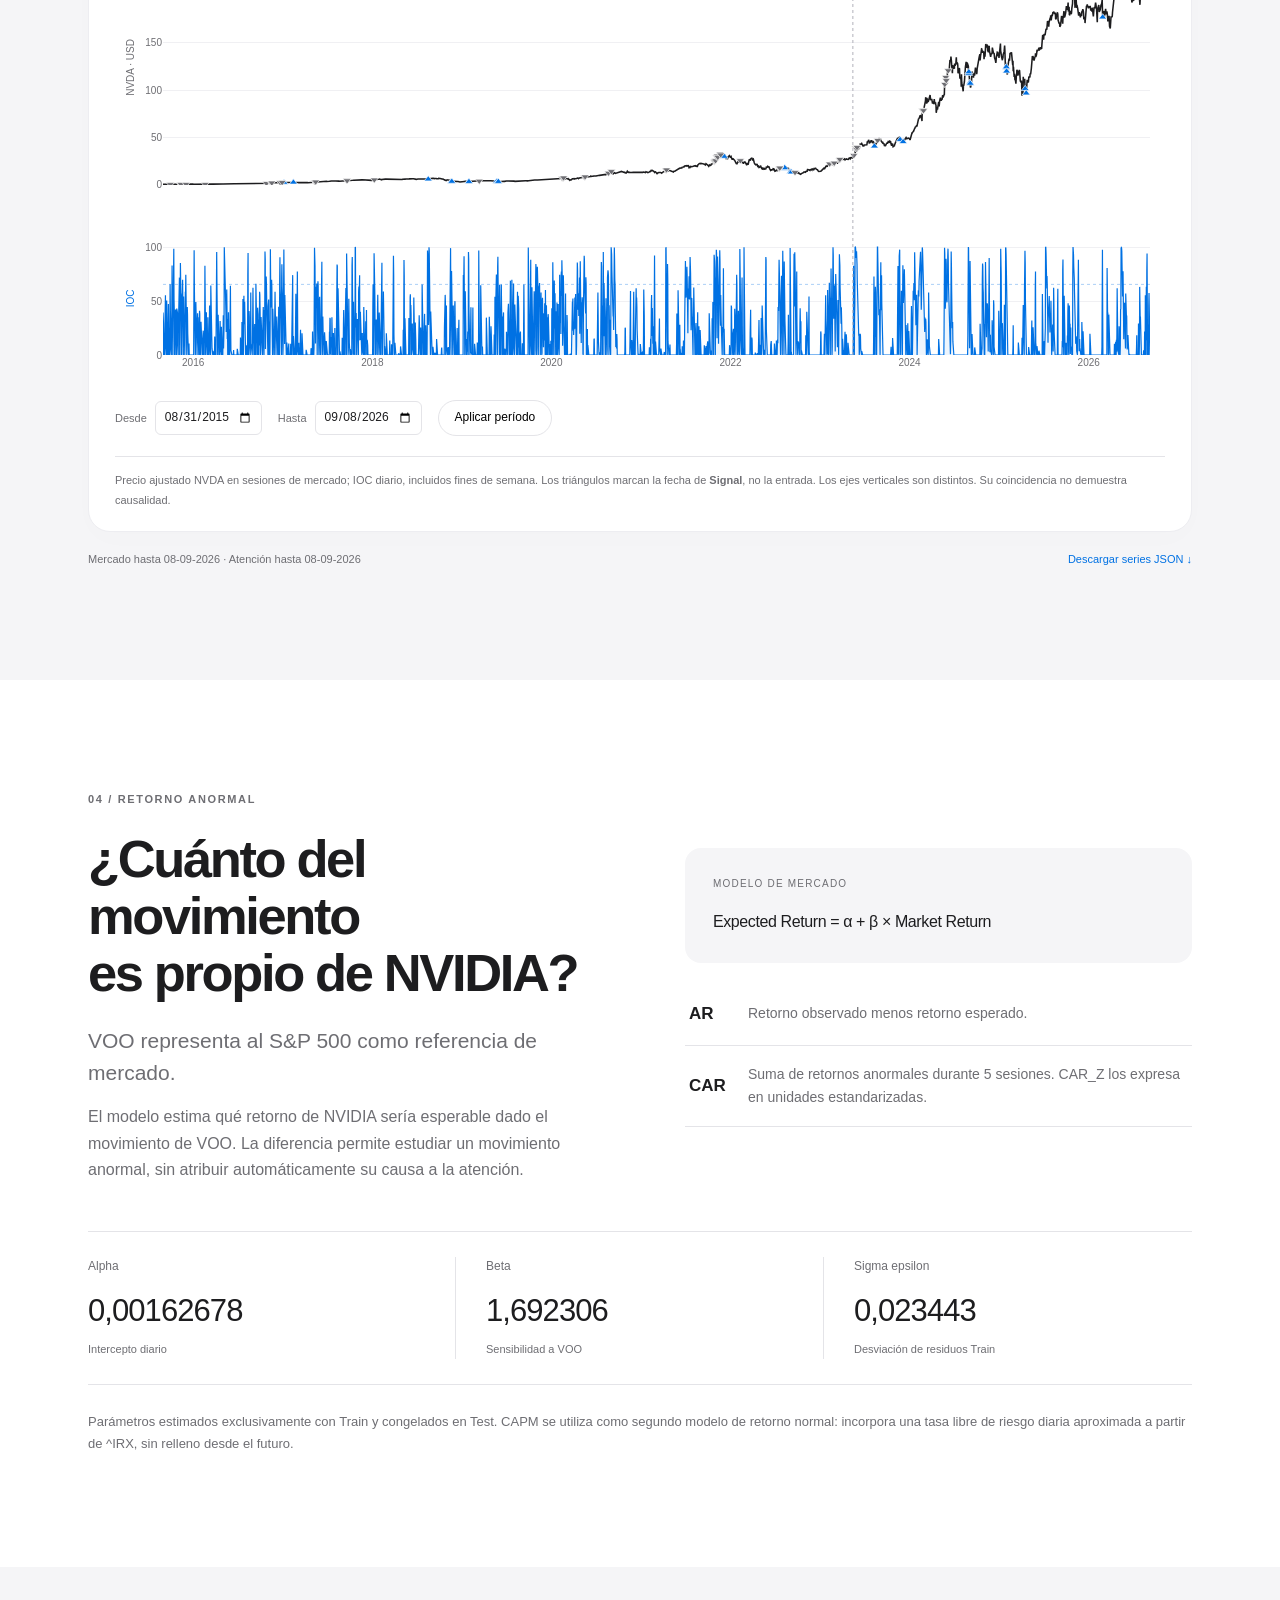
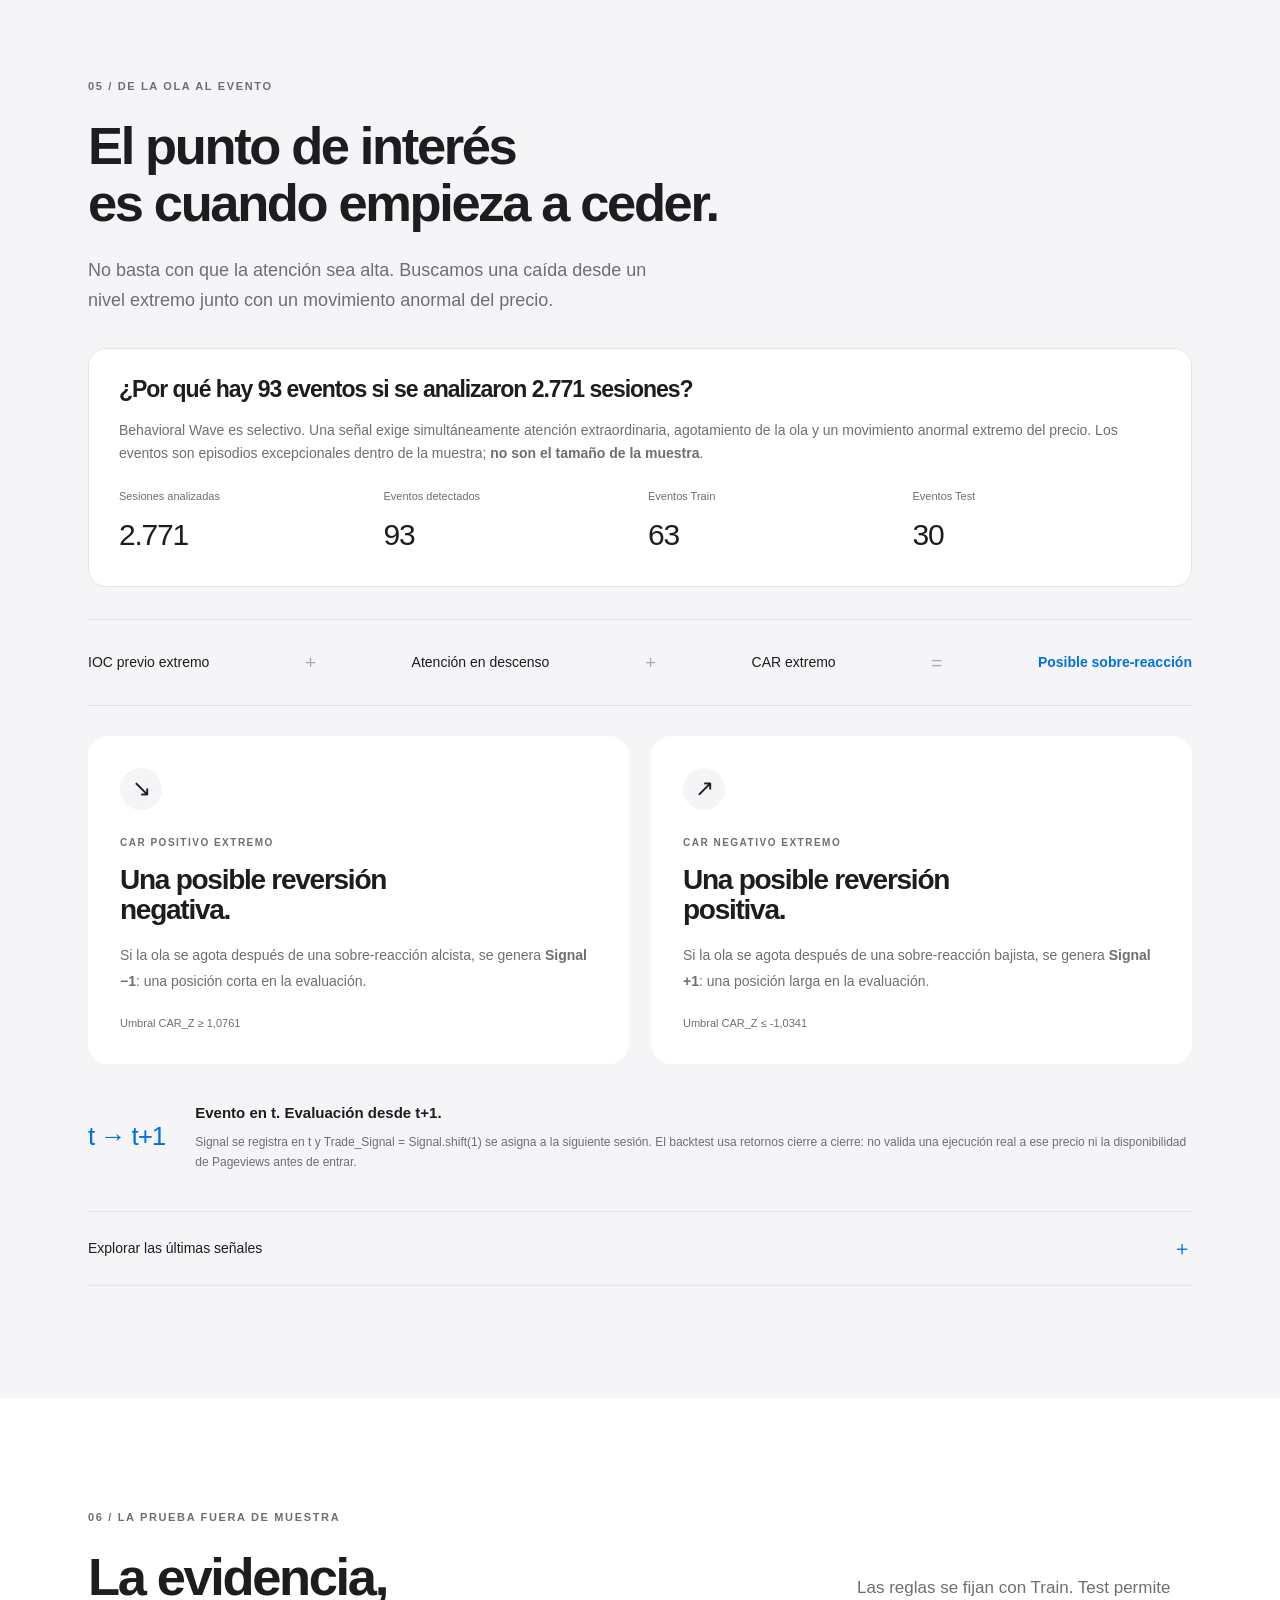
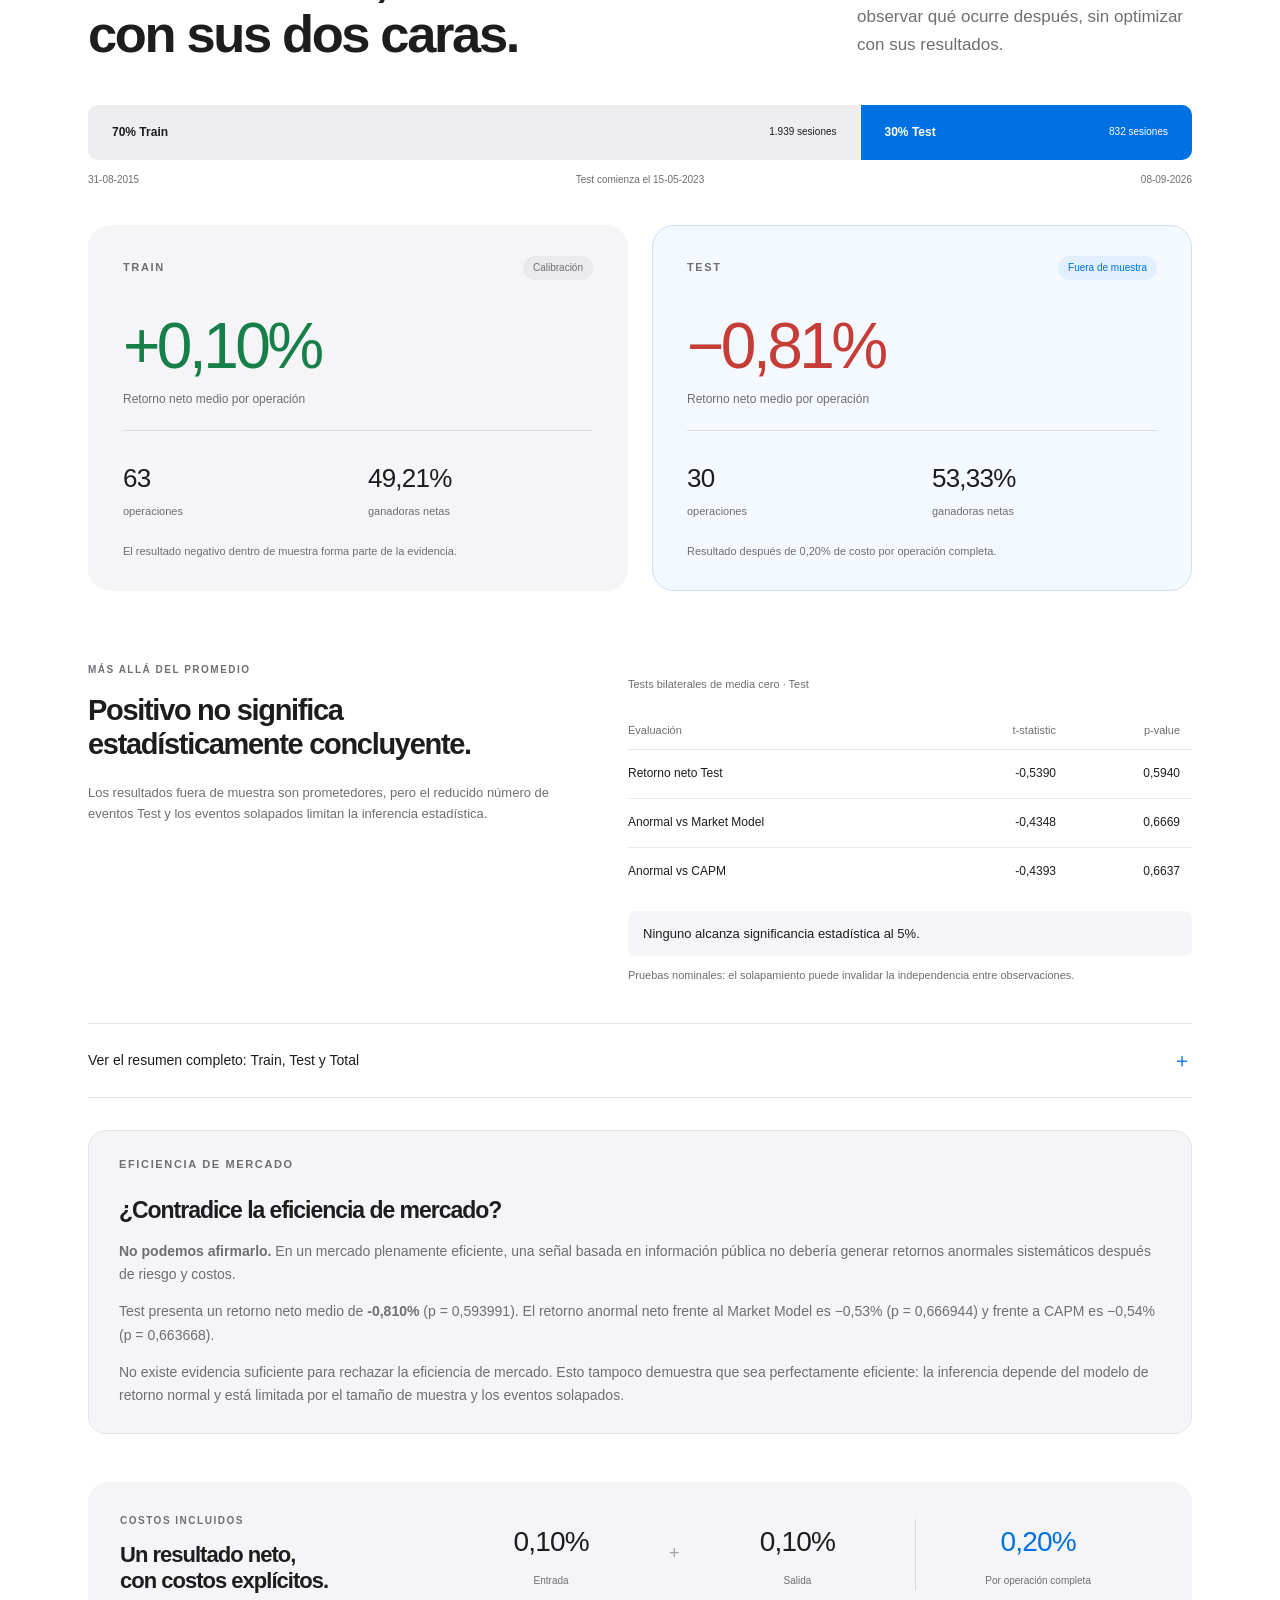
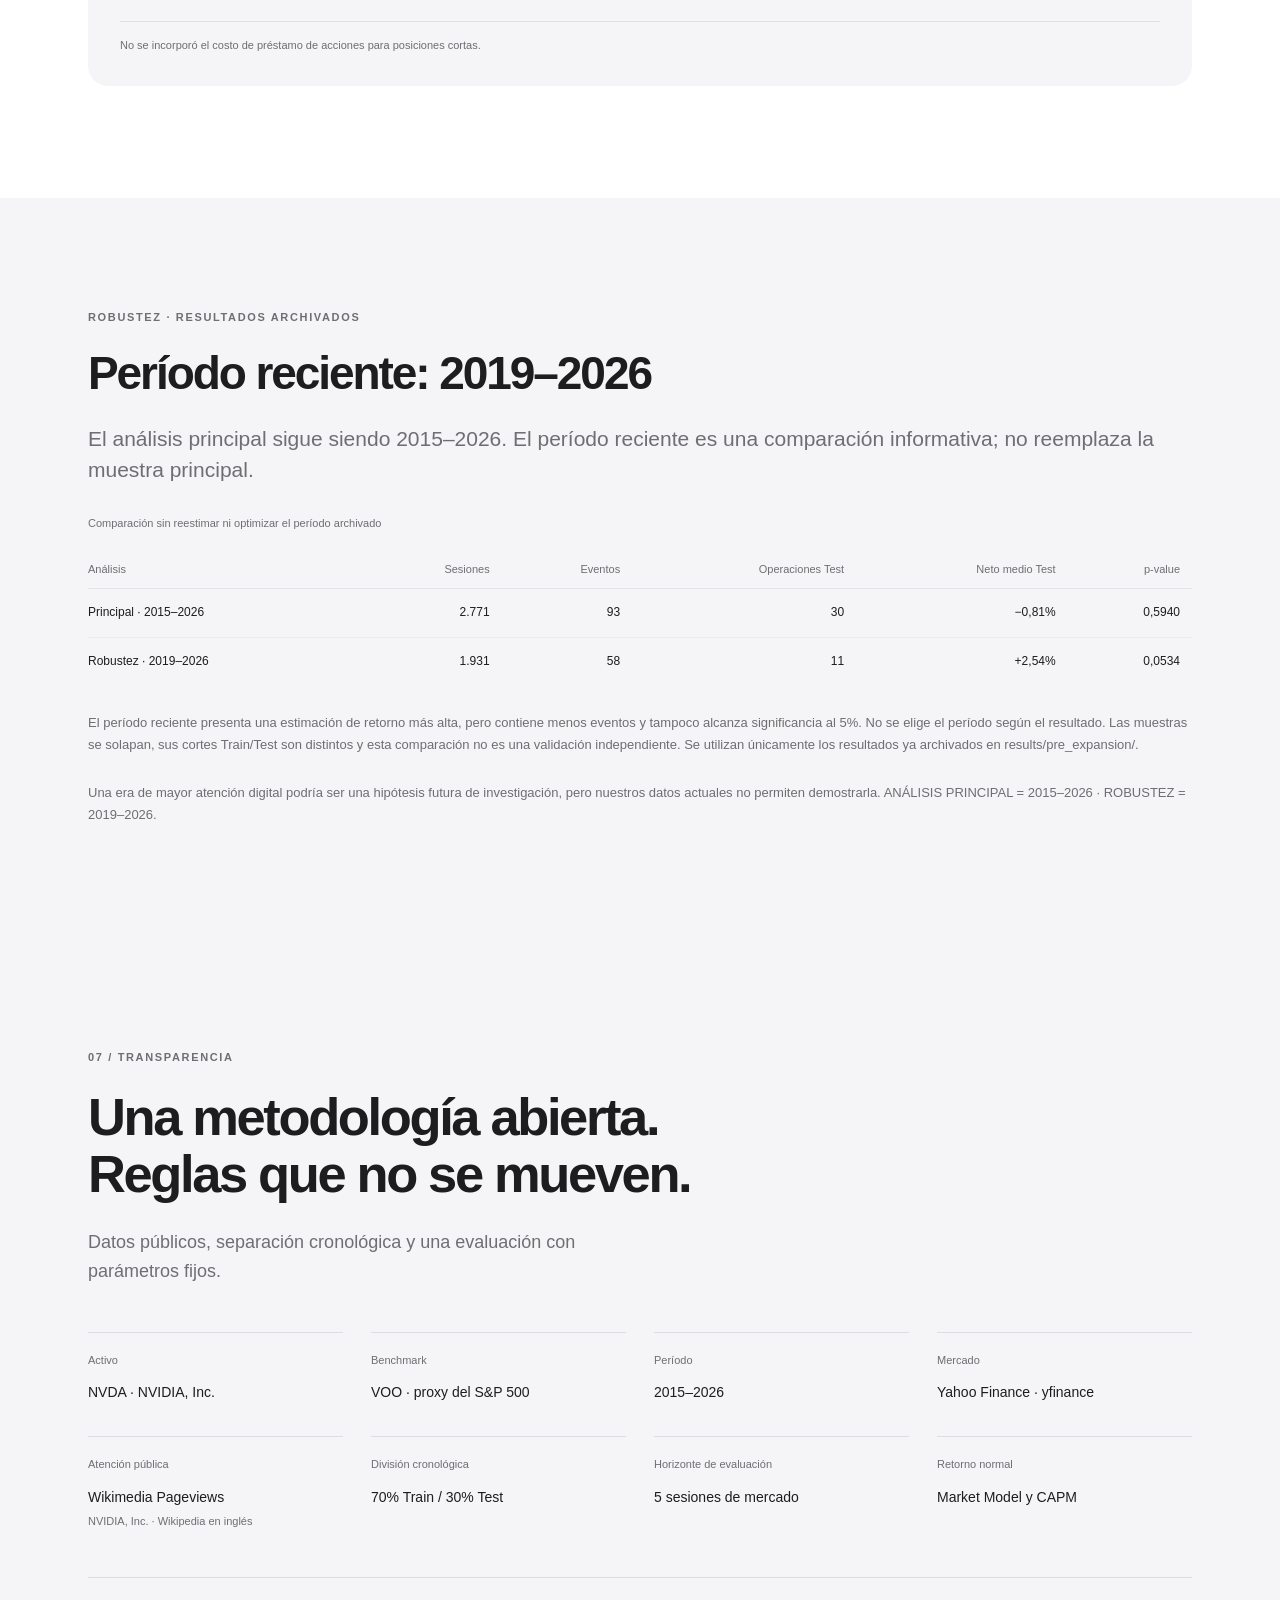
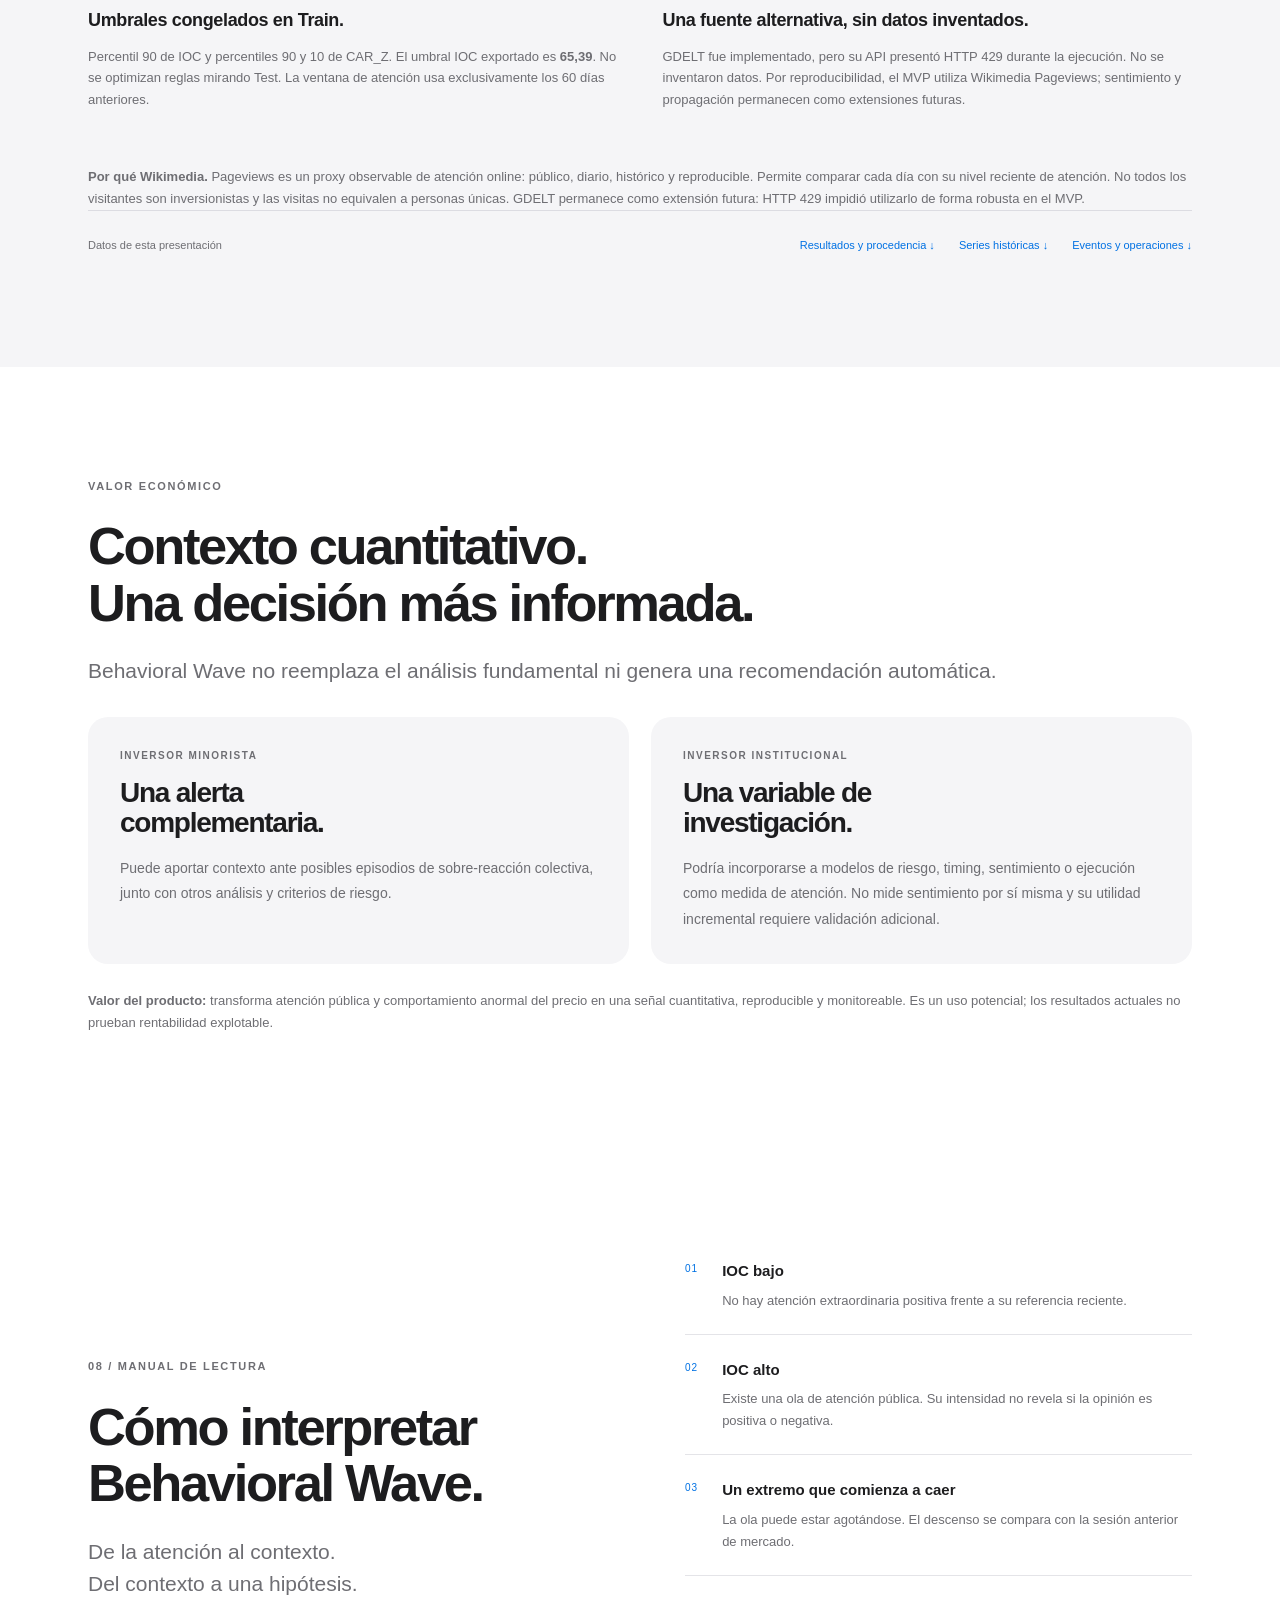
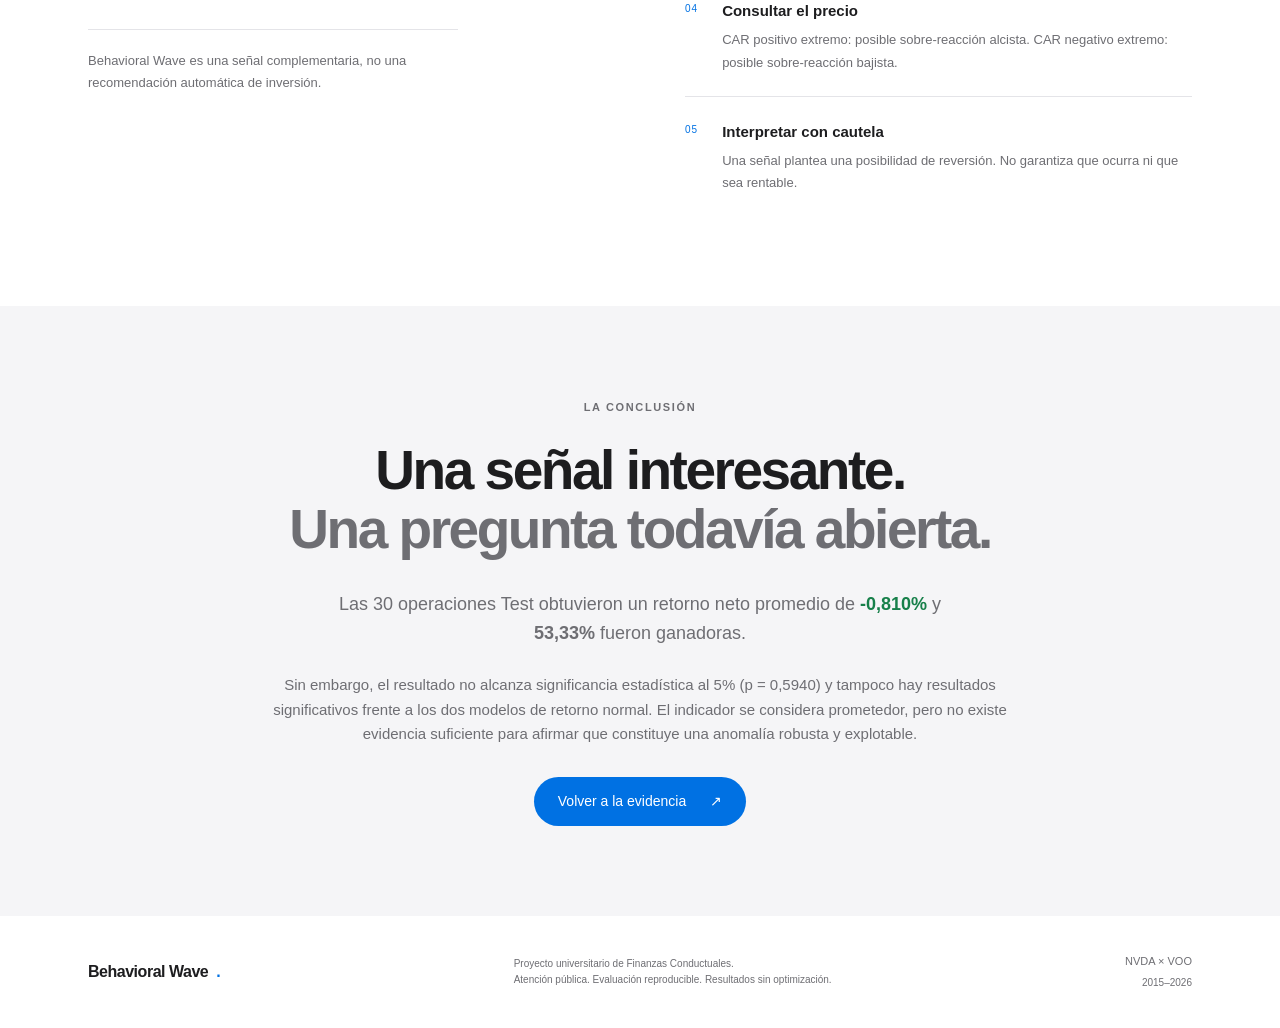
==== commit f5e61af5: "Trabajo II: hoja corregida (entrada t+1, rf, VOO, régimen MA50) y link desde la portada" ====
--- a/app/index.html
+++ b/app/index.html
@@ -16,7 +16,7 @@
   <header class="site-header"><div class="nav-wrap">
     <a class="brand" href="#inicio" aria-label="Behavioral Wave, inicio"><svg viewBox="0 0 36 32" aria-hidden="true"><path d="M2 21C10 21 9 5 17 5s8 22 17 22"/></svg><span>Behavioral Wave<span class="brand-dot">.</span></span></a>
     <button class="menu-toggle" type="button" aria-expanded="false" aria-controls="navigation" aria-label="Abrir navegación"><span></span><span></span></button>
-    <nav id="navigation" aria-label="Navegación principal"><a href="#inicio" class="active">Inicio</a><a href="#la-ola">La Ola</a><a href="#ioc">IOC</a><a href="#mercado">Mercado</a><a href="#senales">Señales</a><a href="#resultados">Resultados</a><a href="#metodologia">Metodología</a><a href="#valor">Valor</a><a href="#manual">Manual</a></nav>
+    <nav id="navigation" aria-label="Navegación principal"><a href="#inicio" class="active">Inicio</a><a href="#la-ola">La Ola</a><a href="#ioc">IOC</a><a href="#mercado">Mercado</a><a href="#senales">Señales</a><a href="#resultados">Resultados</a><a href="#metodologia">Metodología</a><a href="#valor">Valor</a><a href="#manual">Manual</a><a href="cliente.html" style="color:var(--blue);font-weight:600">Para el cliente →</a></nav>
   </div></header>
   <main id="contenido">
     <div id="data-status" class="data-status" role="status">Cargando los resultados del estudio…</div>
